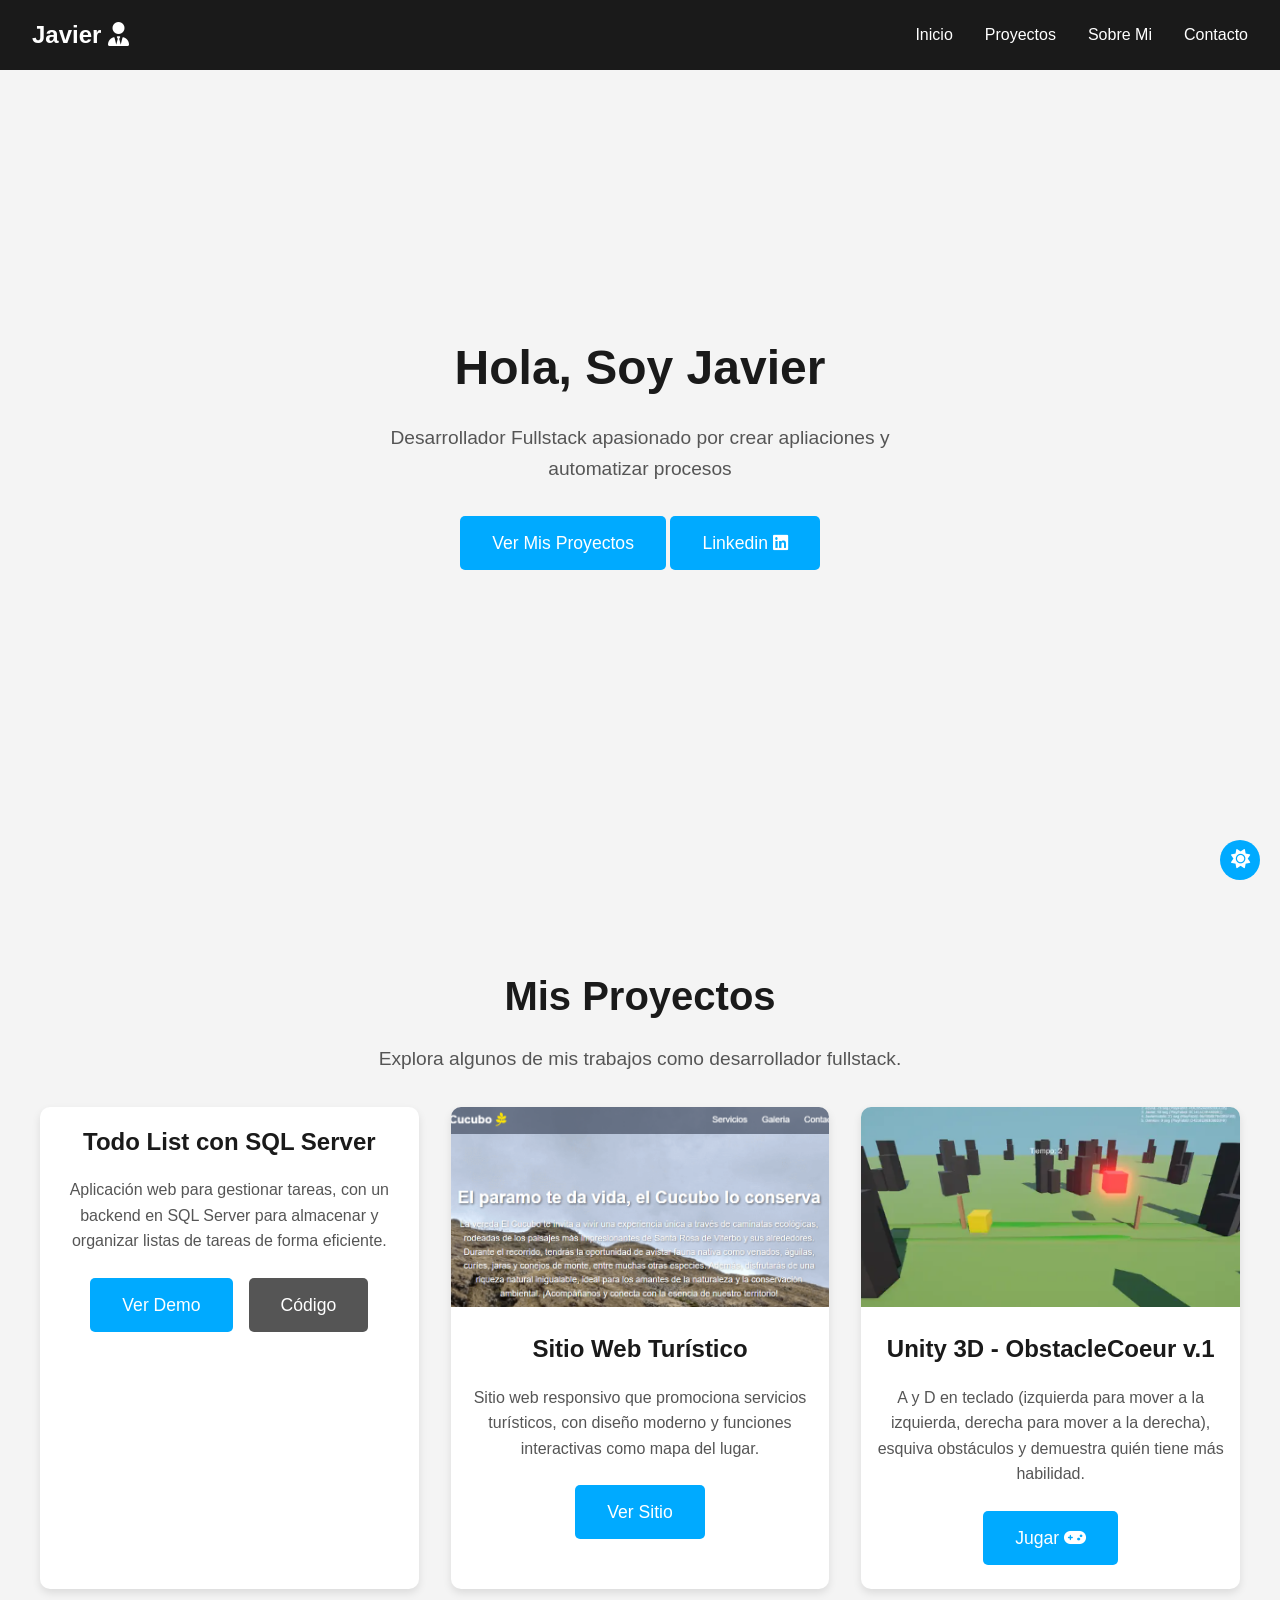
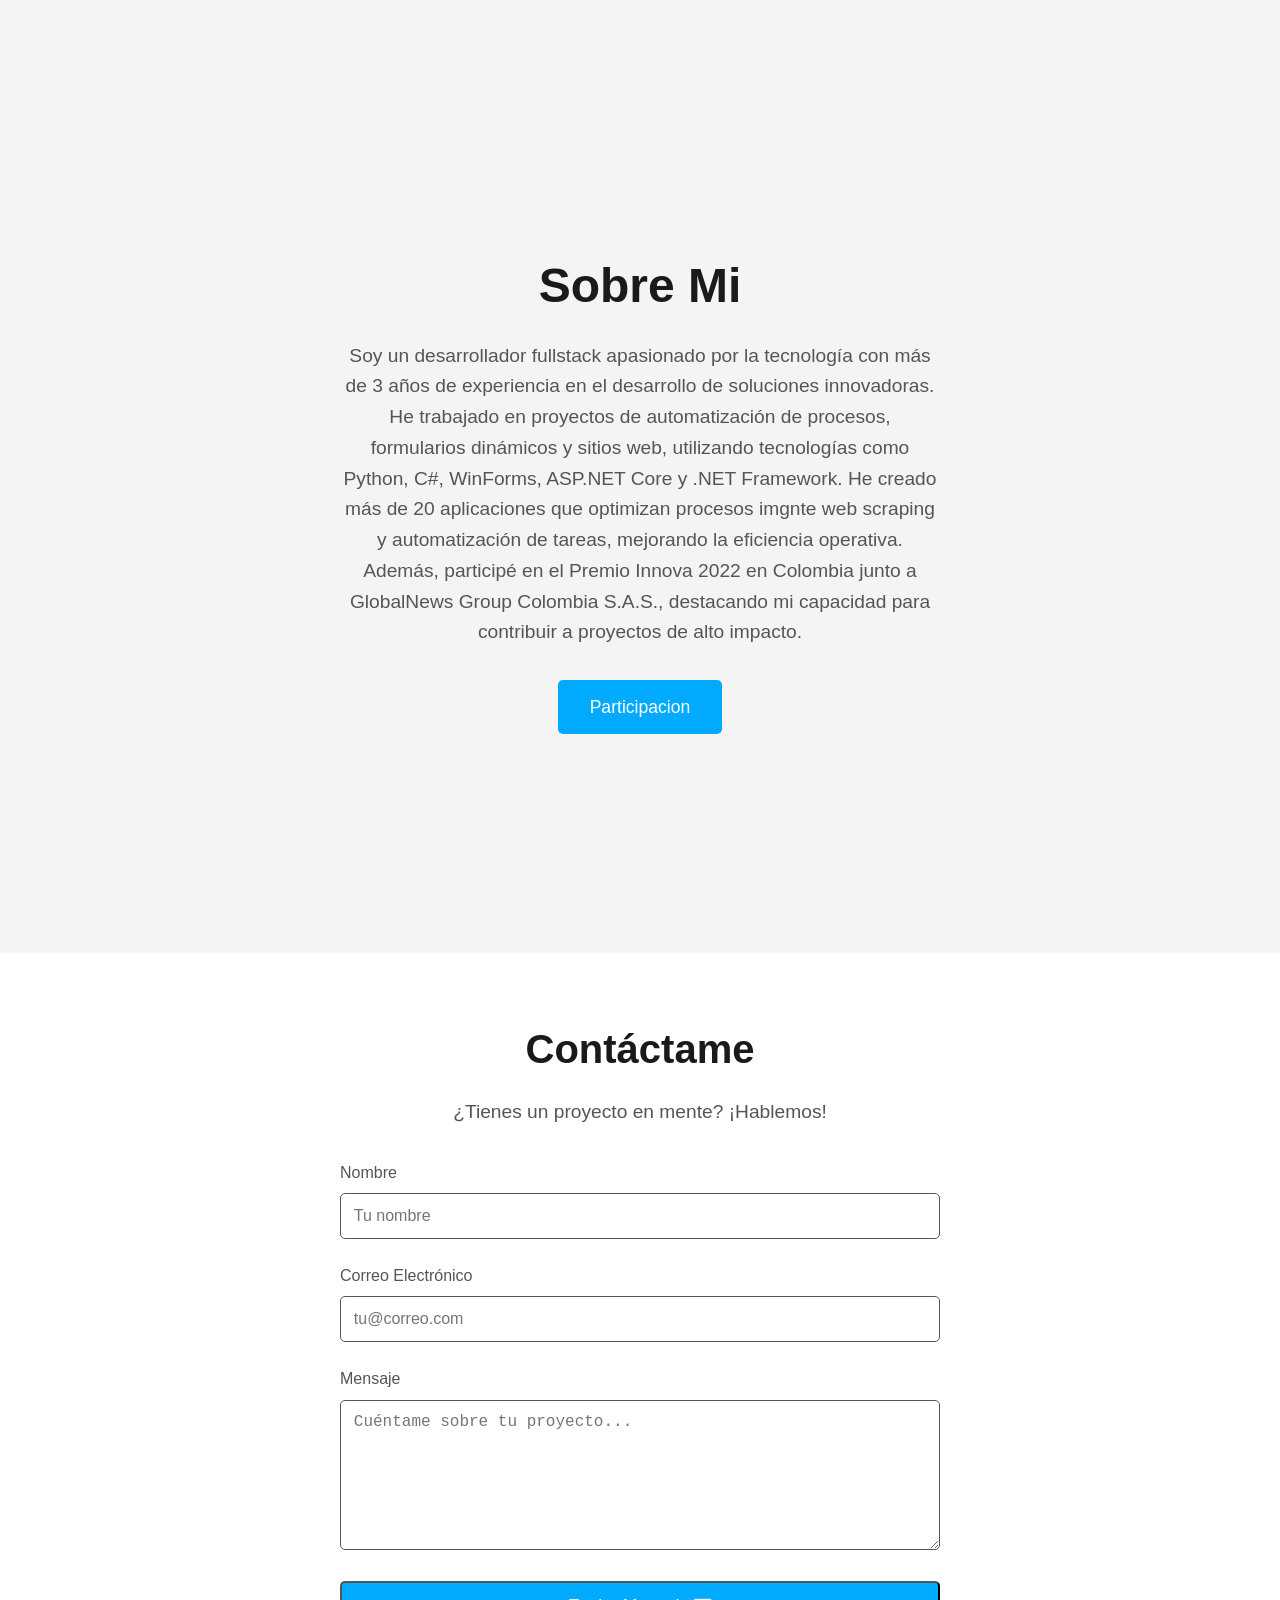
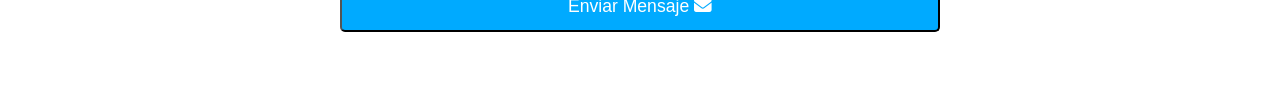
==== index.html @ eb1da977 "URL premio innova" ====
<!DOCTYPE html>
<html>

<head>
    <meta charset="UTF-8">
    <meta name="viewport" content="widht=device-width, initial-scale=1.0">
    <title>Javier - Desarrollador Fullstack </title>
    <link rel="stylesheet" href="styles.css">
    <link href="https://fonts.googleapis.com/css2?family=Roboto:wght@400;700&display=swap" rel="stylesheet">
    <link rel="stylesheet" href="https://cdnjs.cloudflare.com/ajax/libs/font-awesome/6.5.1/css/all.min.css"
        integrity="sha512-DTOQO9RWCH3ppGqcWaEA1BIZOC6xxalwEsw9c2QQeAIftl+Vegovlnee1c9QX4TctnWMn13TZye+giMm8e2LwA=="
        crossorigin="anonymous" referrerpolicy="no-referrer" />
    <!-- SEO -->
    <meta name="description"
        content="Portfolio de Javier, esarrollador Fullstack apasionado por crear apliaciones y automatizar procesos">
    <meta name="keywords" content="desarrollador fullstack, portfolio, React, Node.js, asp.net, css, html, python">
</head>

<body>
    <!-- Botón de cambio de tema -->
    <button id="theme-toggle" class="theme-toggle">
        <i class="fas fa-sun"></i>
    </button>
    <!-- Barra de navegacion -->
    <nav class="navbar">
        <div class="logo">Javier <i class="fa-solid fa-user-tie"></i> </div>
        <ul class="nav-links">
            <li><a href="#home">Inicio</a></li>
            <li><a href="#proyectos">Proyectos</a></li>
            <li><a href="#sobre-mi">Sobre Mi</a></li>
            <li><a href="#contacto">Contacto</a></li>
        </ul>
    </nav>


    <!-- Hero section -->
    <section id="home" class="hero">
        <div class="hero-content">
            <h1>Hola, Soy Javier</h1>
            <p>Desarrollador Fullstack apasionado por crear apliaciones y automatizar procesos</p>
            <a href="#proyectos" class="cta-button">Ver Mis Proyectos</a>
            <a href="https://www.linkedin.com/in/javiercorteslawdv/" class="cta-button" target="_blank"
                rel="noopener noreferrer">Linkedin
                <i class="fa-brands fa-linkedin"></i></a>
        </div>
    </section>

    <!-- Sección de Proyectos -->
    <section id="proyectos" class="proyectos">
        <h2>Mis Proyectos</h2>
        <p>Explora algunos de mis trabajos como desarrollador fullstack.</p>
        <div class="proyectos-grid">
            <!-- Proyecto 1: Todo List -->
            <div class="proyecto-card">
                <!-- <img src="https://via.placeholder.com/300x200?text=Todo+List" alt="Todo List App"> -->
                <h3>Todo List con SQL Server</h3>
                <p>Aplicación web para gestionar tareas, con un backend en SQL Server para almacenar y organizar listas
                    de tareas de forma eficiente.</p>
                <div class="proyecto-links">
                    <a href="#" class="cta-button">Ver Demo</a>
                    <a href="#" class="cta-button secondary">Código</a>
                </div>
            </div>
            <!-- Proyecto 2: Sitio Web Turístico -->
            <div class="proyecto-card">
                <img src="img/SitioWeb1.png" alt="Sitio Web Turístico">
                <h3>Sitio Web Turístico</h3>
                <p>Sitio web responsivo que promociona servicios turísticos, con diseño moderno y funciones interactivas
                    como mapa del lugar.</p>
                <div class="proyecto-links">
                    <a href="https://ecocucubo.com.co/" class="cta-button" target="_blank" rel="noopener noreferrer">Ver
                        Sitio</a>

                </div>
            </div>
            <!-- Proyecto 3: Juego basico -->
            <div class="proyecto-card">
                <img src="img/Game1.png" alt="Juego en Unity 3D">
                <h3>Unity 3D - ObstacleCoeur v.1</h3>
                <p>A y D en teclado (izquierda para mover a la izquierda, derecha para mover a la derecha), esquiva
                    obstáculos y demuestra quién tiene más habilidad.</p>
                <div class="proyecto-links">
                    <a href="https://lnkd.in/eFkzfptS" class="cta-button" target="_blank"
                        rel="noopener noreferrer">Jugar <i class="fa-solid fa-gamepad"></i></a>

                </div>
            </div>
        </div>
    </section>

    <!-- Sobre mi -->
    <section id="sobre-mi" class="hero">
        <div class="hero-content">
            <h1>Sobre Mi</h1>
            <p>Soy un desarrollador fullstack apasionado por la tecnología con más de 3 años de experiencia en el
                desarrollo de soluciones innovadoras. He trabajado en proyectos de automatización de procesos,
                formularios dinámicos y sitios web, utilizando tecnologías como Python, C#, WinForms, ASP.NET Core y
                .NET Framework. He creado más de 20 aplicaciones que optimizan procesos imgnte web scraping y
                automatización de tareas, mejorando la eficiencia operativa. Además, participé en el Premio Innova 2022
                en Colombia junto a GlobalNews Group Colombia S.A.S., destacando mi capacidad para contribuir a
                proyectos de alto impacto.</p>
            <div class="proyecto-links">
                <a href="https://www.premioinnova.gov.co/premio_innova_2022.php" class="cta-button" target="_blank"
                    rel="noopener noreferrer">Participacion</a>
            </div>

        </div>
    </section>
    <!-- Sección de Contacto -->
    <section id="contacto" class="contacto">
        <h2>Contáctame</h2>
        <p>¿Tienes un proyecto en mente? ¡Hablemos!</p>
        <form id="contact-form" action="https://formspree.io/f/xoveglyz" method="POST">
            <div class="form-group">
                <label for="nombre">Nombre</label>
                <input type="text" id="nombre" name="nombre" placeholder="Tu nombre" required>
            </div>
            <div class="form-group">
                <label for="email">Correo Electrónico</label>
                <input type="email" id="email" name="email" placeholder="tu@correo.com" required>
            </div>
            <div class="form-group">
                <label for="mensaje">Mensaje</label>
                <textarea id="mensaje" name="mensaje" placeholder="Cuéntame sobre tu proyecto..." required></textarea>
            </div>
            <button type="submit" class="cta-button">Enviar Mensaje <i class="fa-solid fa-envelope"></i></button>
        </form>
        <div id="modal" class="modal">
            <div class="modal-content">
                <span id="modal-close" class="modal-close">&times;</span>
                <h3 id="modal-title"></h3>
                <p id="modal-message"></p>
            </div>
        </div>
    </section>

    <script src="script.js"></script>
</body>

</html>
---- styles.css ----
/* Reset básico para eliminar márgenes y padding por defecto */
* {
    margin: 0;
    padding: 0;
    box-sizing: border-box;
  }
  
  /* Estilo general del cuerpo */
  body {
    /*font-family: 'Arial', sans-serif; Cambie de tipografia*/
    font-family: 'Roboto', sans-serif;
    line-height: 1.6;
    color: #333;
  }
  
  /* Barra de navegación */
  .navbar {
    display: flex;
    justify-content: space-between;
    align-items: center;
    background-color: #1a1a1a;
    padding: 1rem 2rem;
    position: fixed;
    width: 100%;
    top: 0;
    z-index: 1000;
  }
  
  .logo {
    color: #fff;
    font-size: 1.5rem;
    font-weight: bold;
  }
  
  .nav-links {
    list-style: none;
    display: flex;
  }
  
  .nav-links li {
    margin-left: 2rem;
  }
  
  .nav-links a {
    color: #fff;
    text-decoration: none;
    font-size: 1rem;
  }
  
  .nav-links a:hover {
    color: #00aaff;
  }
  
  /* Hero Section */
  .hero {
    min-height: 100vh;
    background-color: #f4f4f4;
    display: flex;
    justify-content: center;
    align-items: center;
    text-align: center;
    padding: 2rem;
  }
  
  .hero-content {
    max-width: 600px;
  }
  
  .hero h1 {
    font-size: 3rem;
    color: #1a1a1a;
    margin-bottom: 1rem;
  }
  
  .hero p {
    font-size: 1.2rem;
    color: #555;
    margin-bottom: 2rem;
  }
  
  .cta-button {
    display: inline-block;
    background-color: #00aaff;
    color: #fff;
    padding: 0.8rem 2rem;
    text-decoration: none;
    border-radius: 5px;
    font-size: 1.1rem;
    transition: background-color 0.3s;
  }
  
  .cta-button:hover {
    background-color: #0088cc;
  }
  
  /* Responsividad */
  @media (max-width: 768px) {
    .hero h1 {
      font-size: 2rem;
    }
  
    .hero p {
      font-size: 1rem;
    }
  
    .nav-links {
      flex-direction: column;
      gap: 1rem;
    }
  
    .nav-links li {
      margin-left: 0;
    }
  }

  /* Formulario css  y modal*/

  /* Sección de Contacto */
.contacto {
    padding: 4rem 2rem;
    background-color: #fff;
    text-align: center;
  }
  
  .contacto h2 {
    font-size: 2.5rem;
    color: #1a1a1a;
    margin-bottom: 1rem;
  }
  
  .contacto p {
    font-size: 1.2rem;
    color: #555;
    margin-bottom: 2rem;
  }
  
  #contact-form {
    max-width: 600px;
    margin: 0 auto;
  }
  
  .form-group {
    margin-bottom: 1.5rem;
    text-align: left;
  }
  
  .form-group label {
    display: block;
    font-size: 1rem;
    color: #333;
    margin-bottom: 0.5rem;
  }
  
  .form-group input,
  .form-group textarea {
    width: 100%;
    padding: 0.8rem;
    font-size: 1rem;
    border: 1px solid #ccc;
    border-radius: 5px;
    outline: none;
  }
  
  .form-group input:focus,
  .form-group textarea:focus {
    border-color: #00aaff;
  }
  
  .form-group textarea {
    min-height: 150px;
    resize: vertical;
  }
  
  #contact-form .cta-button {
    width: 100%;
    cursor: pointer;
  }
  
  /* Responsividad */
  @media (max-width: 768px) {
    .contacto h2 {
      font-size: 2rem;
    }
  
    .contacto p {
      font-size: 1rem;
    }
  }

  /* Modal */
.modal {
    display: none;
    position: fixed;
    top: 0;
    left: 0;
    width: 100%;
    height: 100%;
    background-color: rgba(0, 0, 0, 0.5);
    justify-content: center;
    align-items: center;
    z-index: 2000;
  }
  
  .modal-content {
    background-color: #fff;
    padding: 2rem;
    border-radius: 10px;
    max-width: 400px;
    width: 90%;
    text-align: center;
    position: relative;
  }
  
  .modal-close {
    position: absolute;
    top: 10px;
    right: 15px;
    font-size: 1.5rem;
    cursor: pointer;
    color: #333;
  }
  
  .modal-close:hover {
    color: #00aaff;
  }
  
  #modal-title {
    font-size: 1.8rem;
    color: #1a1a1a;
    margin-bottom: 1rem;
  }
  
  #modal-message {
    font-size: 1rem;
    color: #555;
  }
  
  /* Responsividad */
  @media (max-width: 768px) {
    .modal-content {
      padding: 1.5rem;
    }
  
    #modal-title {
      font-size: 1.5rem;
    }
  }

  /* Proyectos CSS */
  /* Sección de Proyectos */
.proyectos {
    padding: 4rem 2rem;
    background-color: #f4f4f4;
    text-align: center;
  }
  
  .proyectos h2 {
    font-size: 2.5rem;
    color: #1a1a1a;
    margin-bottom: 1rem;
  }
  
  .proyectos p {
    font-size: 1.2rem;
    color: #555;
    margin-bottom: 2rem;
  }
  
  .proyectos-grid {
    display: grid;
    grid-template-columns: repeat(auto-fit, minmax(300px, 1fr));
    gap: 2rem;
    max-width: 1200px;
    margin: 0 auto;
  }
  
  .proyecto-card {
    background-color: #fff;
    border-radius: 10px;
    box-shadow: 0 4px 8px rgba(0, 0, 0, 0.1);
    overflow: hidden;
    transition: transform 0.3s;
  }
  
  .proyecto-card:hover {
    transform: translateY(-5px);
  }
  
  .proyecto-card img {
    width: 100%;
    height: 200px;
    object-fit: cover;
  }
  
  .proyecto-card h3 {
    font-size: 1.5rem;
    color: var(--text-color);
    margin: 1rem;
  }
  
  .proyecto-card p {
    font-size: 1rem;
    color: #555;
    margin: 0 1rem 1.5rem;
  }
  
  .proyecto-links {
    display: flex;
    justify-content: center;
    gap: 1rem;
    padding: 0 1rem 1.5rem;
  }
  
  .cta-button.secondary {
    background-color: #555;
  }
  
  .cta-button.secondary:hover {
    background-color: #444;
  }
  
  /* Responsividad */
  @media (max-width: 768px) {
    .proyectos h2 {
      font-size: 2rem;
    }
  
    .proyectos p {
      font-size: 1rem;
    }
  
    .proyectos-grid {
      grid-template-columns: 1fr;
    }
  }

  /* Mode Dark, Light */

  /* Variables CSS para temas claro y oscuro */
:root {
    --bg-color: #f4f4f4;
    --text-color: #1a1a1a;
    --secondary-text-color: #555;
    --button-bg: #00aaff;
    --button-hover-bg: #0088cc;
    --card-bg: #fff;
    --nav-bg: #1a1a1a;
    --nav-text: #fff;
  }
  
  [data-theme="dark"] {
    --bg-color: #1a1a1a;
    --text-color: #f4f4f4;
    --secondary-text-color: #ccc;
    --button-bg: #00aaff;
    --button-hover-bg: #0088cc;
    --card-bg: #333;
    --nav-bg: #333;
    --nav-text: #f4f4f4;
  }
  
  /* Ajustar estilos existentes para usar variables */
  body {
    background-color: var(--bg-color);
    color: var(--text-color);
    font-family: 'Arial', sans-serif;
    line-height: 1.6;
  }
  
  .navbar {
    background-color: var(--nav-bg);
  }
  
  .logo, .nav-links a {
    color: var(--nav-text);
  }
  
  .nav-links a:hover {
    color: var(--button-bg);
  }
  
  .hero {
    background-color: var(--bg-color);
  }
  
  .hero h1, .proyectos h2, .contacto h2 {
    color: var(--text-color);
  }
  
  .hero p, .proyectos p, .contacto p, .proyecto-card p, .form-group label {
    color: var(--secondary-text-color);
  }
  
  .cta-button {
    background-color: var(--button-bg);
    color: var(--nav-text);
  }
  
  .cta-button:hover {
    background-color: var(--button-hover-bg);
  }
  
  .proyectos {
    background-color: var(--bg-color);
  }
  
  .proyecto-card, .modal-content, .contacto {
    background-color: var(--card-bg);
  }
  
  .form-group input, .form-group textarea {
    background-color: var(--card-bg);
    color: var(--text-color);
    border: 1px solid var(--secondary-text-color);
  }
  
  .form-group input:focus, .form-group textarea:focus {
    border-color: var(--button-bg);
  }
  
/* Botón flotante de cambio de tema */
.theme-toggle {
    position: fixed;
    bottom: 20px;
    right: 20px;
    background-color: var(--button-bg);
    color: var(--nav-text);
    border: none;
    border-radius: 50%;
    width: 40px;
    height: 40px;
    display: flex;
    align-items: center;
    justify-content: center;
    cursor: pointer;
    z-index: 3000;
    transition: background-color 0.3s;
  }
  
  .theme-toggle:hover {
    background-color: var(--button-hover-bg);
  }
  
  .theme-toggle i {
    font-size: 1.2rem;
  }
  
  /* Responsividad */
  @media (max-width: 768px) {
    .theme-toggle {
      width: 35px;
      height: 35px;
    }
  }
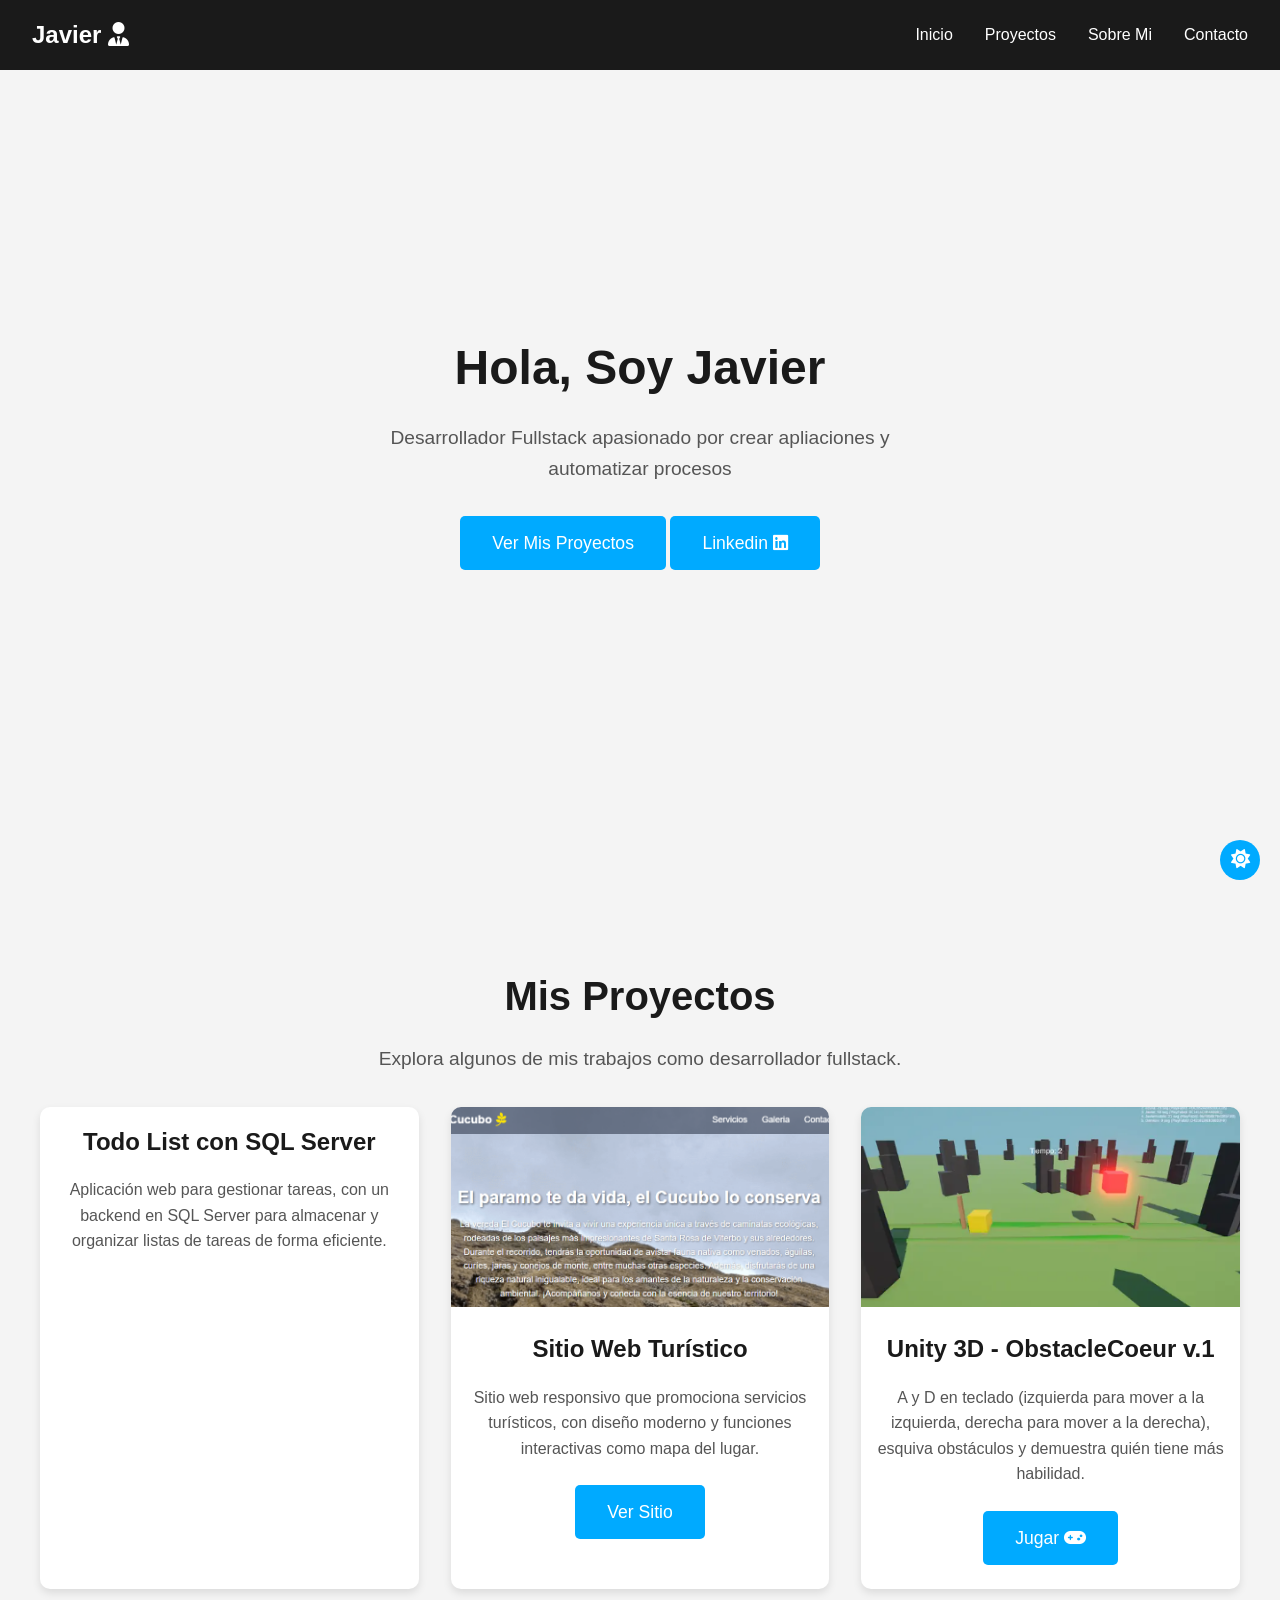
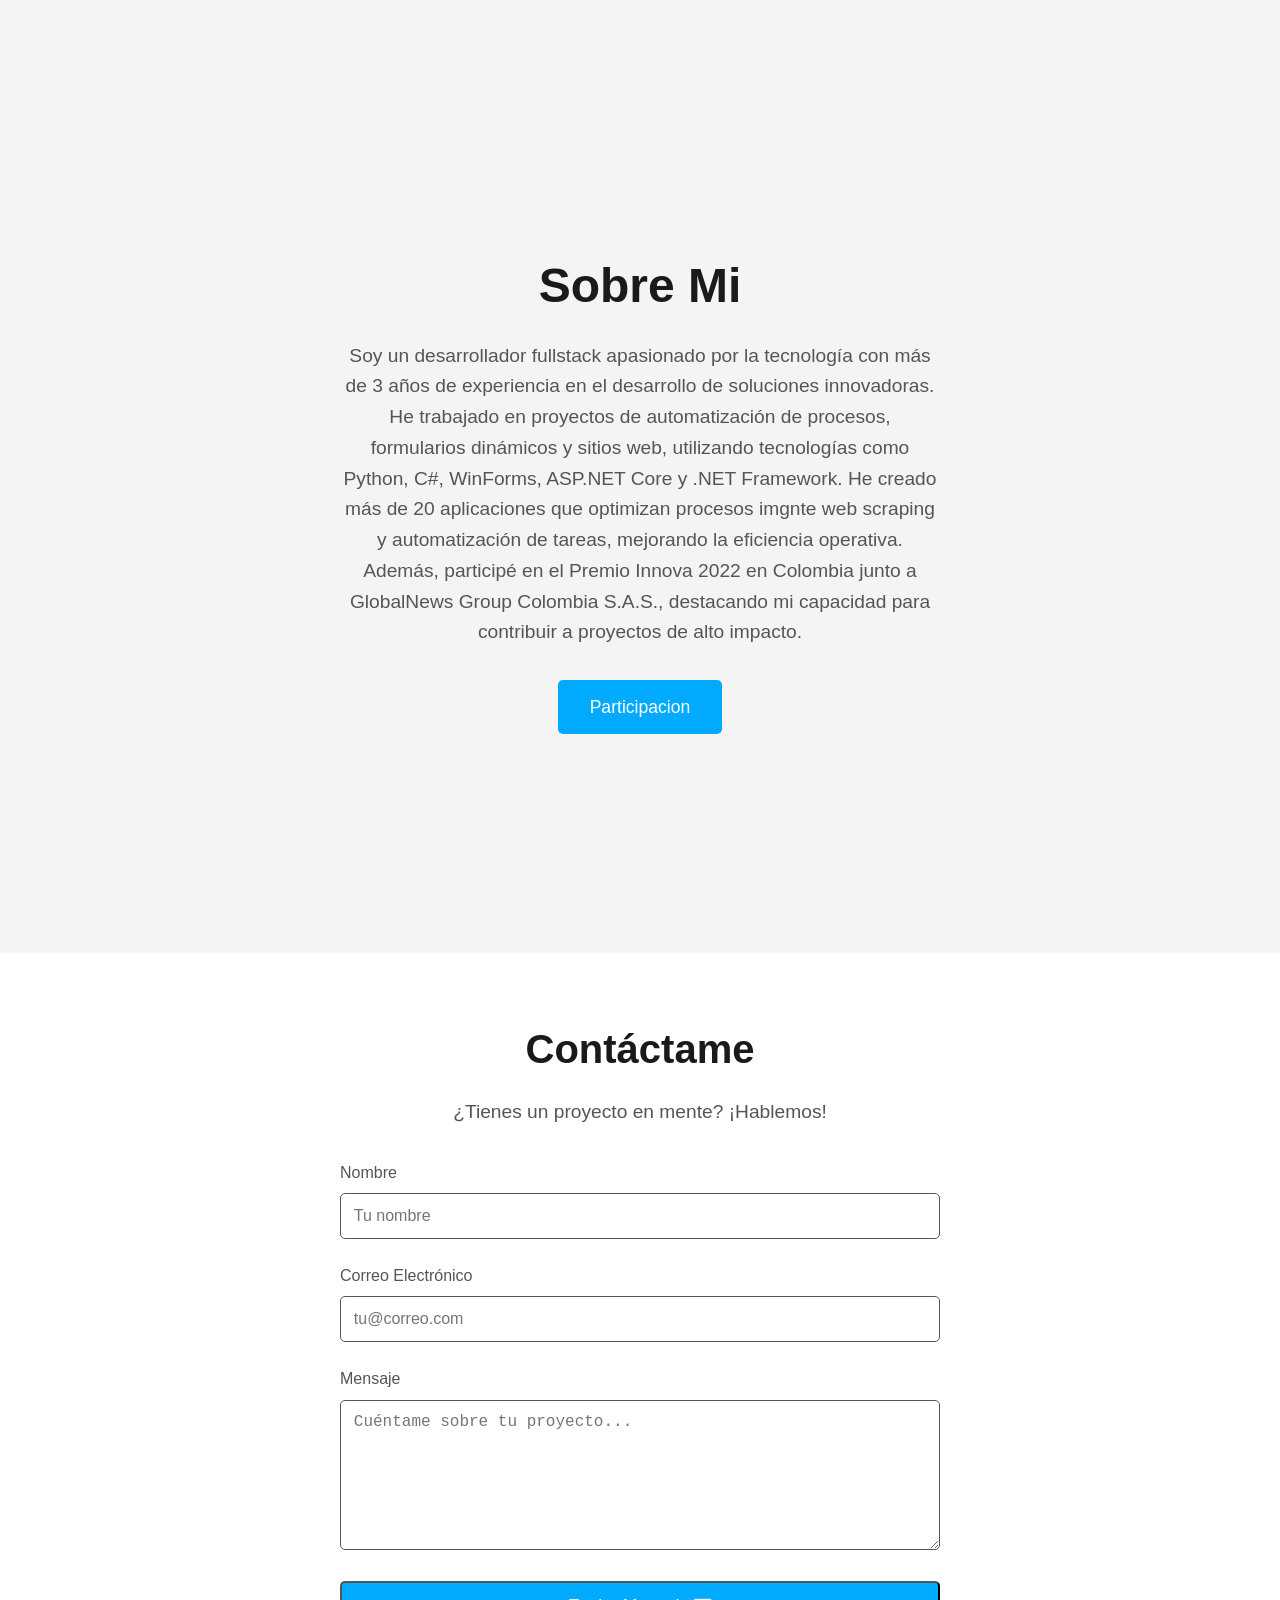
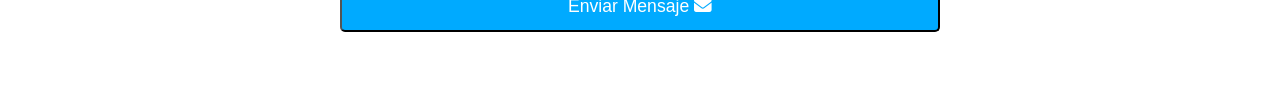
==== commit ee58cd4a: "Todo list" ====
--- a/index.html
+++ b/index.html
@@ -56,10 +56,10 @@
                 <h3>Todo List con SQL Server</h3>
                 <p>Aplicación web para gestionar tareas, con un backend en SQL Server para almacenar y organizar listas
                     de tareas de forma eficiente.</p>
-                <div class="proyecto-links">
+                <!-- <div class="proyecto-links">
                     <a href="#" class="cta-button">Ver Demo</a>
                     <a href="#" class="cta-button secondary">Código</a>
-                </div>
+                </div> -->
             </div>
             <!-- Proyecto 2: Sitio Web Turístico -->
             <div class="proyecto-card">
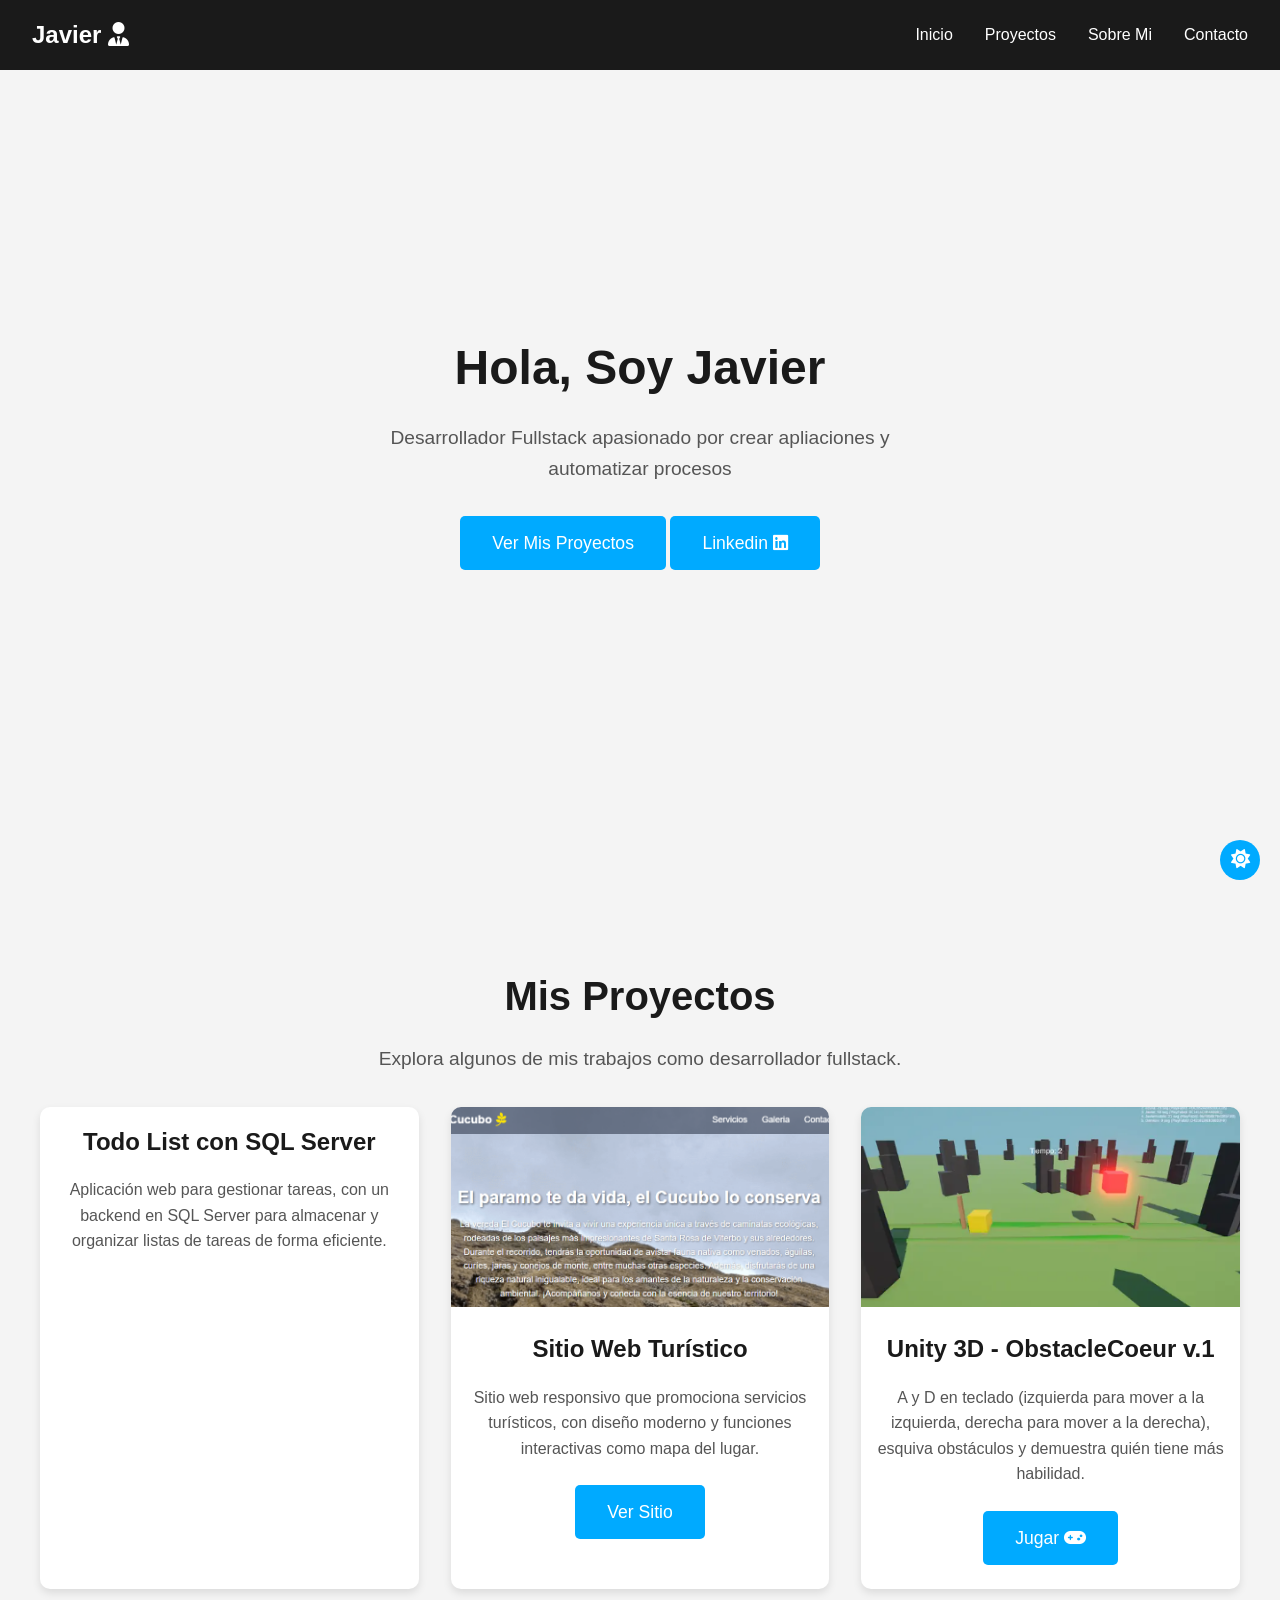
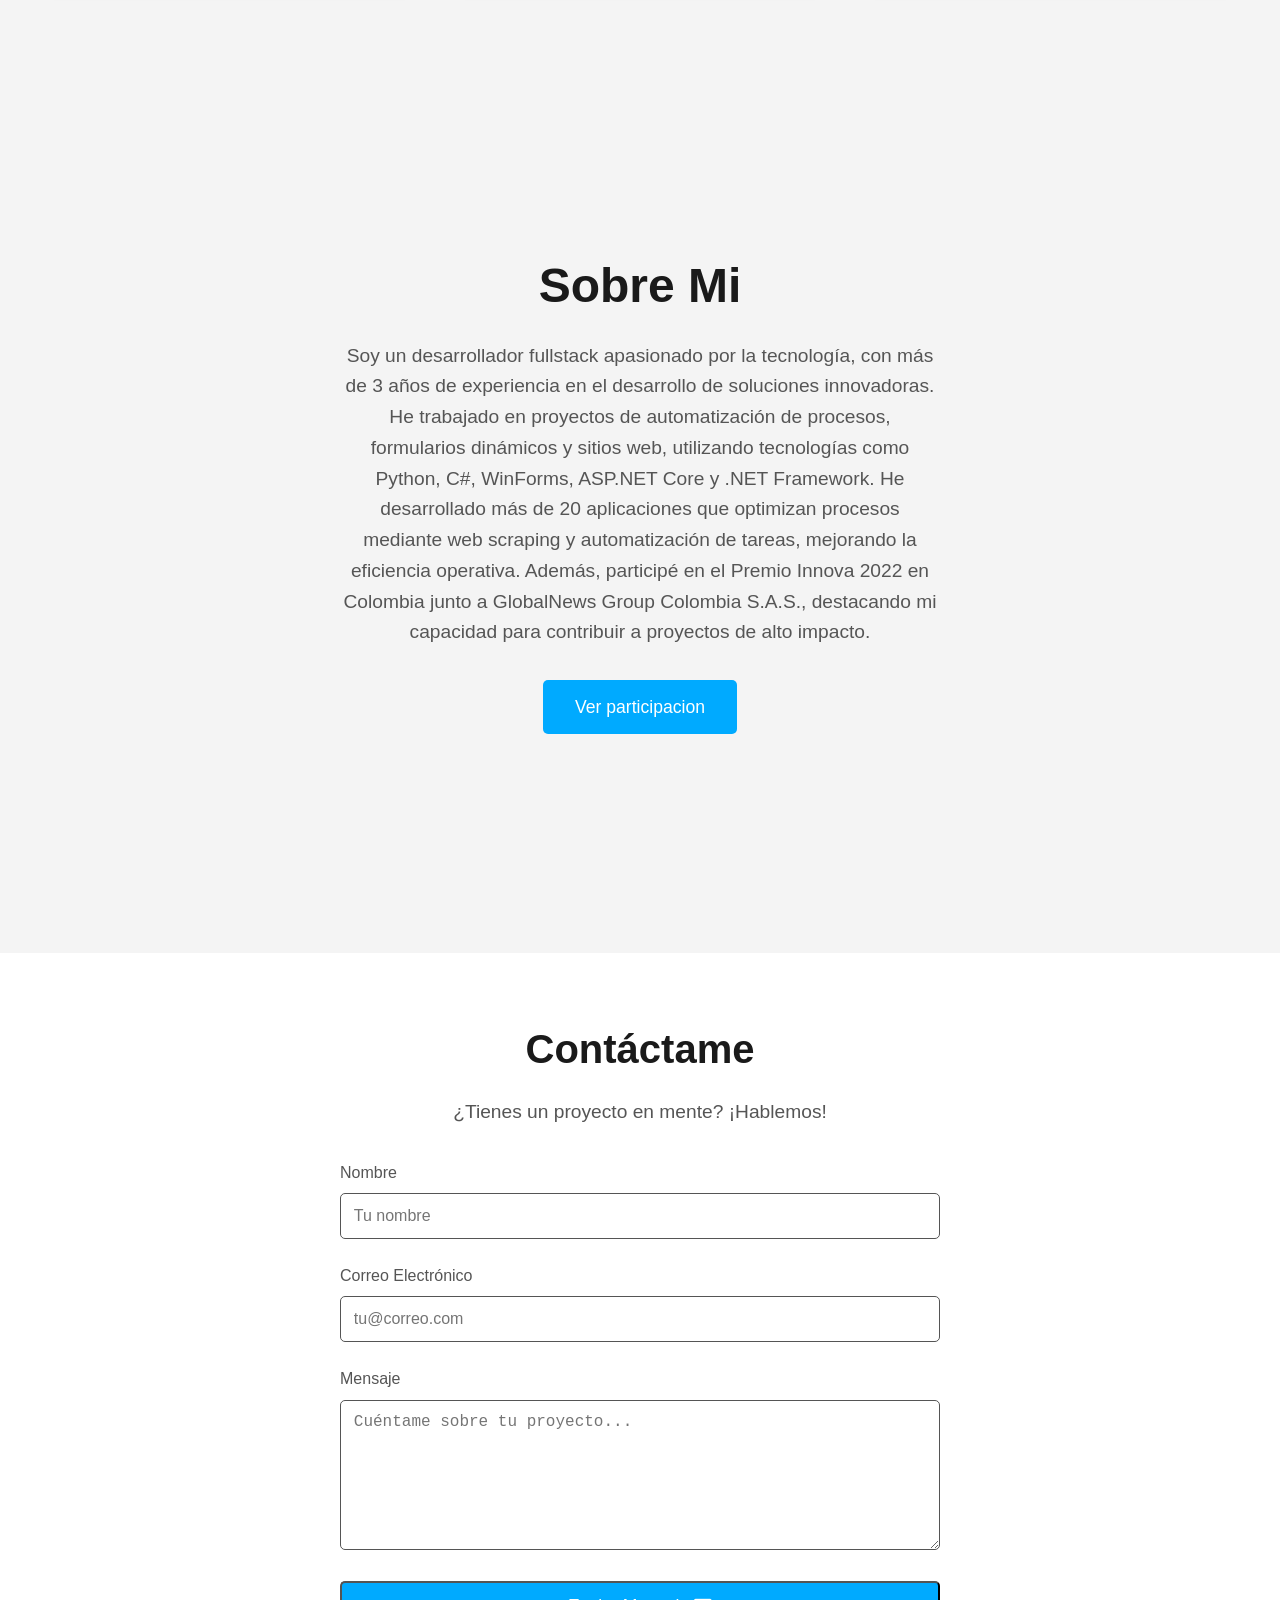
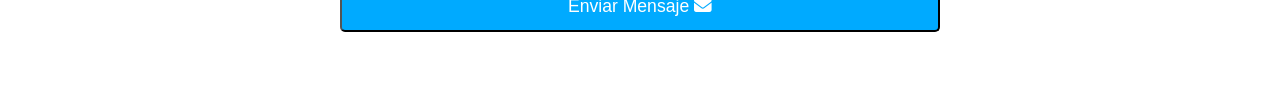
==== commit fef28555: "Sobre mi, texto" ====
--- a/index.html
+++ b/index.html
@@ -92,16 +92,10 @@
     <section id="sobre-mi" class="hero">
         <div class="hero-content">
             <h1>Sobre Mi</h1>
-            <p>Soy un desarrollador fullstack apasionado por la tecnología con más de 3 años de experiencia en el
-                desarrollo de soluciones innovadoras. He trabajado en proyectos de automatización de procesos,
-                formularios dinámicos y sitios web, utilizando tecnologías como Python, C#, WinForms, ASP.NET Core y
-                .NET Framework. He creado más de 20 aplicaciones que optimizan procesos imgnte web scraping y
-                automatización de tareas, mejorando la eficiencia operativa. Además, participé en el Premio Innova 2022
-                en Colombia junto a GlobalNews Group Colombia S.A.S., destacando mi capacidad para contribuir a
-                proyectos de alto impacto.</p>
+            <p>Soy un desarrollador fullstack apasionado por la tecnología, con más de 3 años de experiencia en el desarrollo de soluciones innovadoras. He trabajado en proyectos de automatización de procesos, formularios dinámicos y sitios web, utilizando tecnologías como Python, C#, WinForms, ASP.NET Core y .NET Framework. He desarrollado más de 20 aplicaciones que optimizan procesos mediante web scraping y automatización de tareas, mejorando la eficiencia operativa. Además, participé en el Premio Innova 2022 en Colombia junto a GlobalNews Group Colombia S.A.S., destacando mi capacidad para contribuir a proyectos de alto impacto.</p>
             <div class="proyecto-links">
                 <a href="https://www.premioinnova.gov.co/premio_innova_2022.php" class="cta-button" target="_blank"
-                    rel="noopener noreferrer">Participacion</a>
+                    rel="noopener noreferrer">Ver participacion</a>
             </div>
 
         </div>
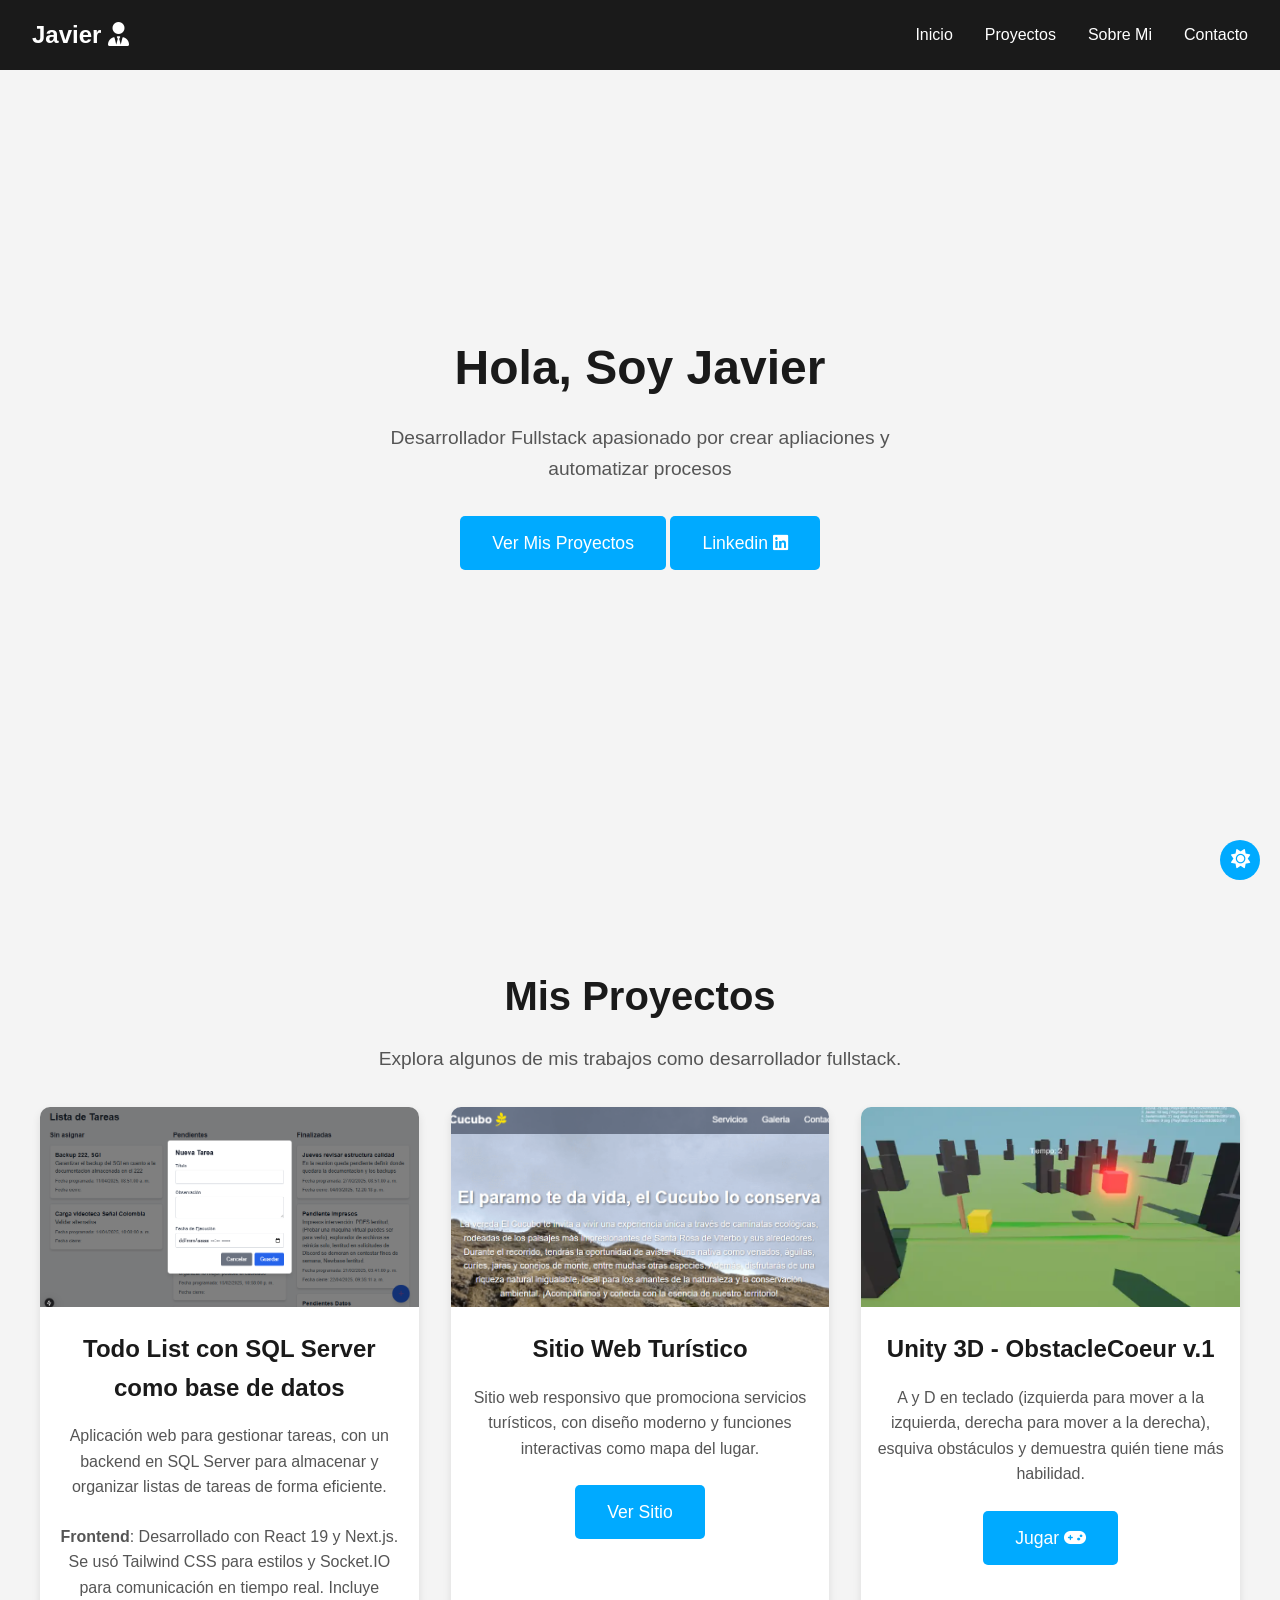
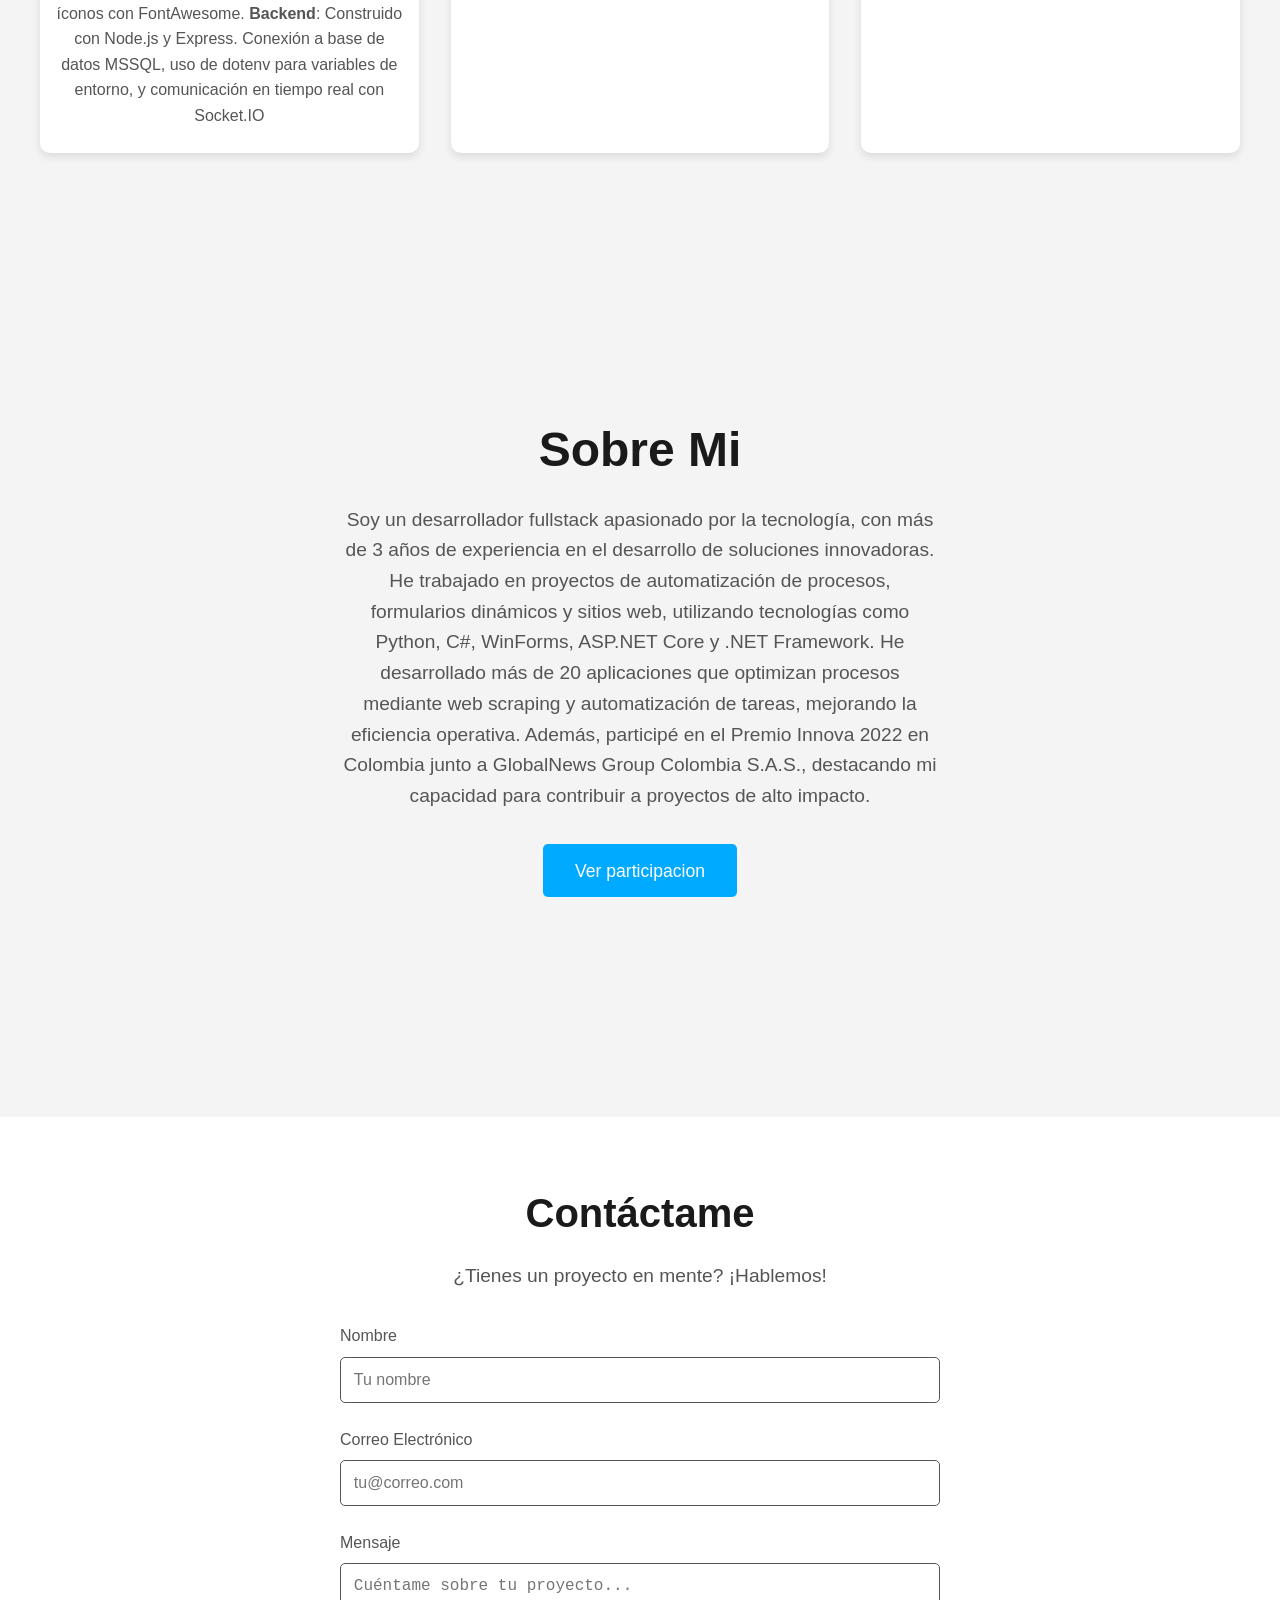
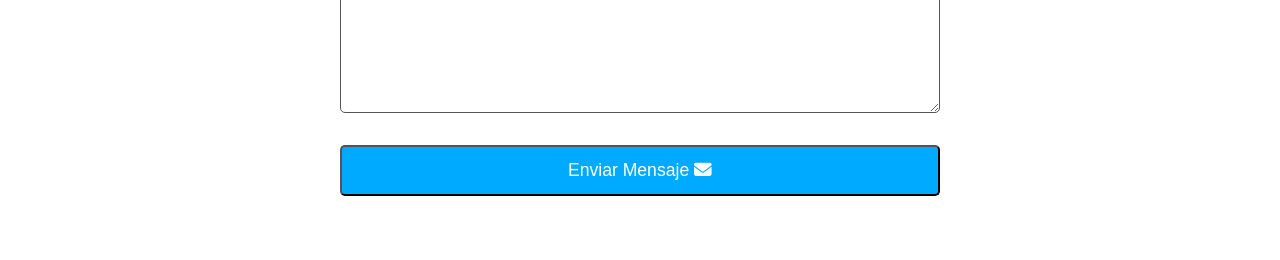
==== commit 6020efcf: "Proyecto TodoList" ====
--- a/index.html
+++ b/index.html
@@ -52,10 +52,13 @@
         <div class="proyectos-grid">
             <!-- Proyecto 1: Todo List -->
             <div class="proyecto-card">
-                <!-- <img src="https://via.placeholder.com/300x200?text=Todo+List" alt="Todo List App"> -->
-                <h3>Todo List con SQL Server</h3>
+                <img src="img/Todo.png" alt="Todo List App">
+                <h3>Todo List con SQL Server como base de datos</h3>
                 <p>Aplicación web para gestionar tareas, con un backend en SQL Server para almacenar y organizar listas
                     de tareas de forma eficiente.</p>
+                    <p><strong>Frontend</strong>: Desarrollado con React 19 y Next.js. Se usó Tailwind CSS para estilos y Socket.IO para comunicación en tiempo real. Incluye íconos con FontAwesome.
+
+                        <strong>Backend</strong>: Construido con Node.js y Express. Conexión a base de datos MSSQL, uso de dotenv para variables de entorno, y comunicación en tiempo real con Socket.IO</p>
                 <!-- <div class="proyecto-links">
                     <a href="#" class="cta-button">Ver Demo</a>
                     <a href="#" class="cta-button secondary">Código</a>
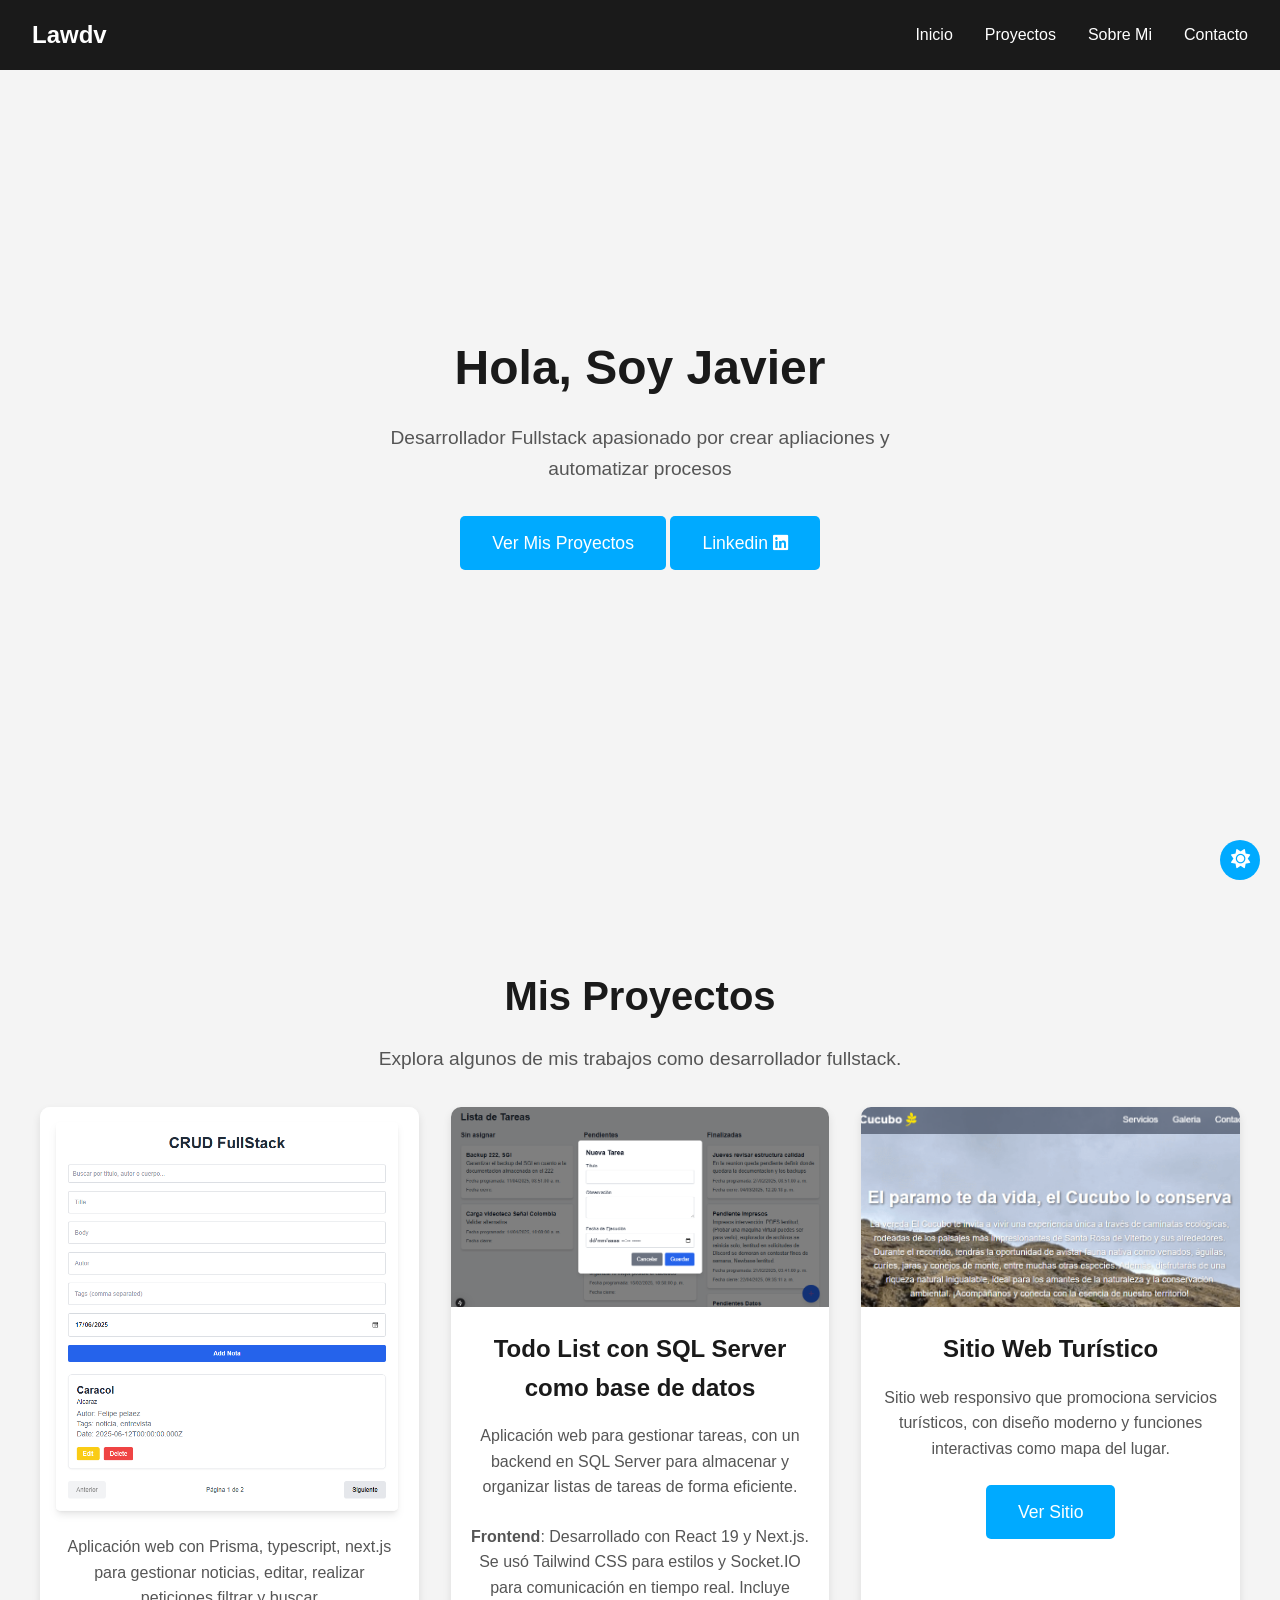
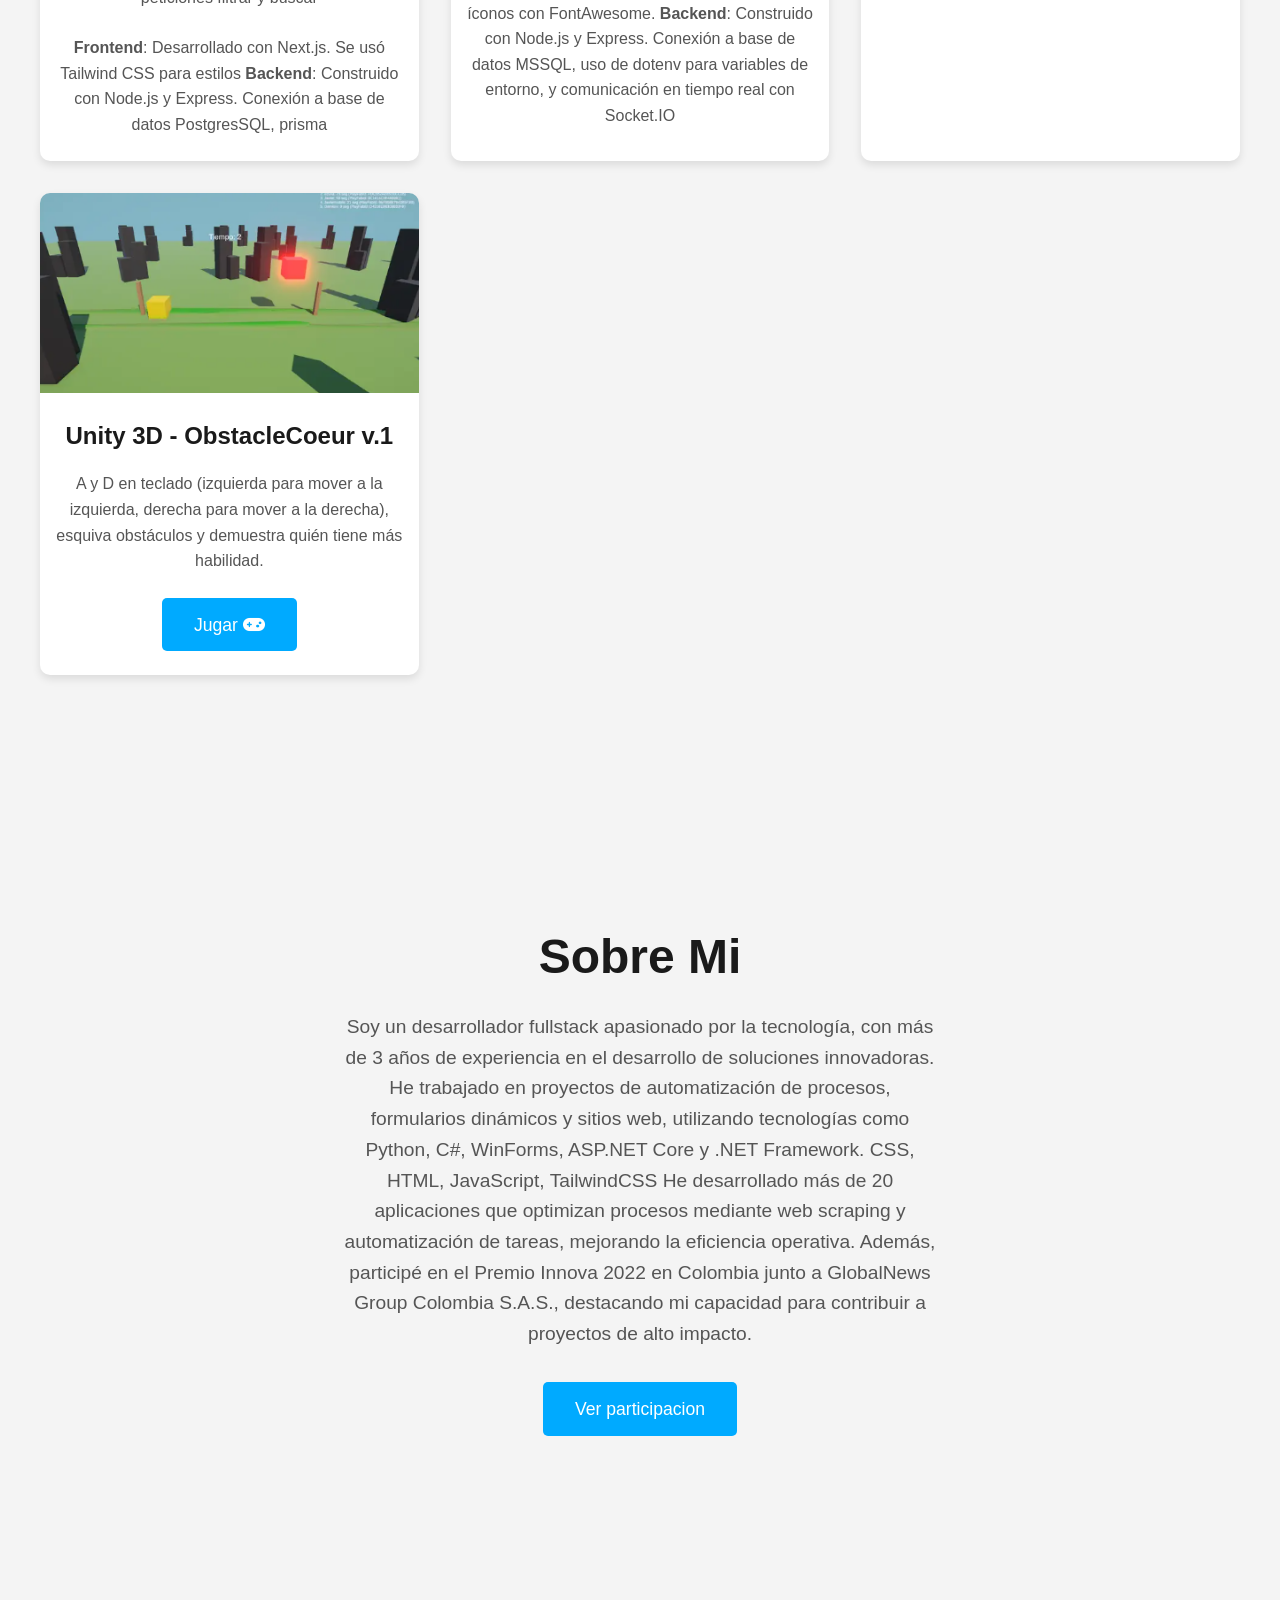
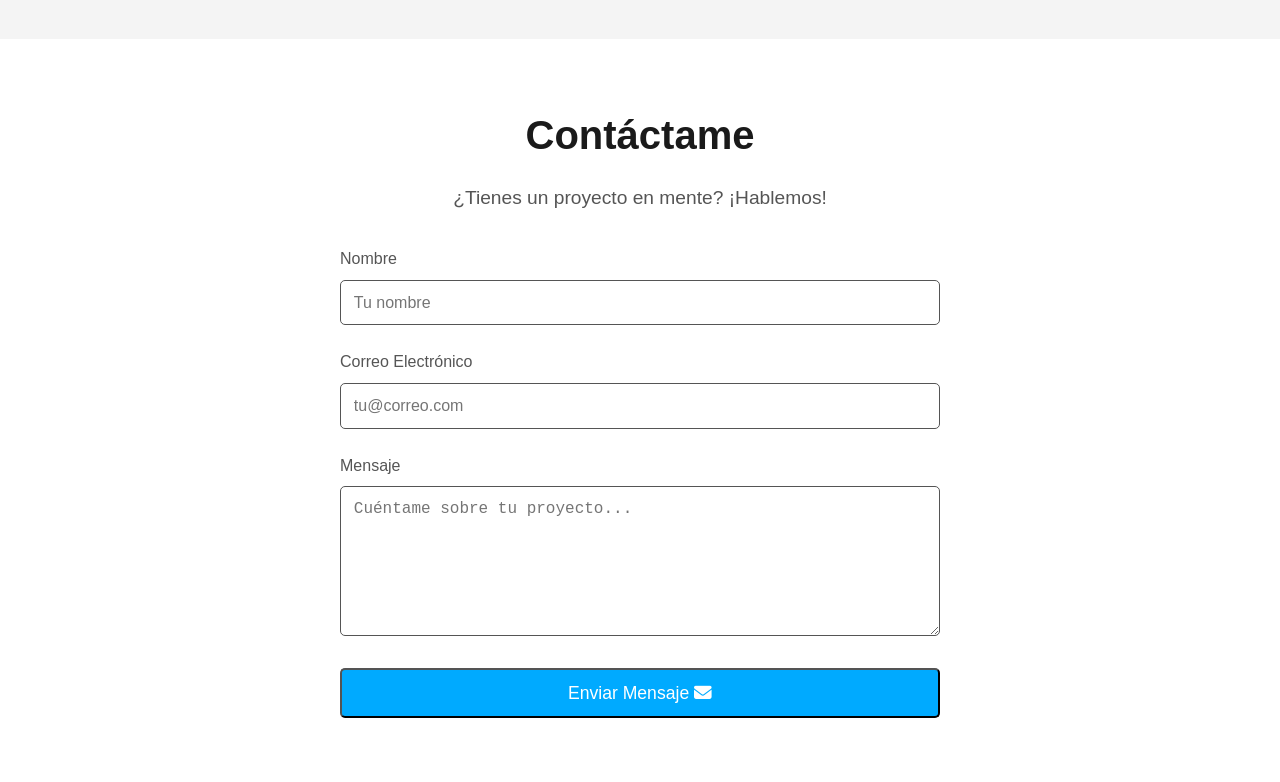
==== commit 41f0e58e: "Nuevo proyecto" ====
--- a/index.html
+++ b/index.html
@@ -23,7 +23,7 @@
     </button>
     <!-- Barra de navegacion -->
     <nav class="navbar">
-        <div class="logo">Javier <i class="fa-solid fa-user-tie"></i> </div>
+        <div class="logo">Lawdv </div>
         <ul class="nav-links">
             <li><a href="#home">Inicio</a></li>
             <li><a href="#proyectos">Proyectos</a></li>
@@ -50,15 +50,32 @@
         <h2>Mis Proyectos</h2>
         <p>Explora algunos de mis trabajos como desarrollador fullstack.</p>
         <div class="proyectos-grid">
-            <!-- Proyecto 1: Todo List -->
+            <div class="proyecto-card">
+
+                <img src="img/fullstack.png" alt="Fullstack CRUD" style="width: 100%; height: auto;">
+                <p>Aplicación web con Prisma, typescript, next.js para gestionar noticias, editar, realizar peticiones
+                    filtrar y buscar</p>
+                <p><strong>Frontend</strong>: Desarrollado con Next.js. Se usó Tailwind CSS para estilos
+
+                    <strong>Backend</strong>: Construido con Node.js y Express. Conexión a base de datos PostgresSQL,
+                    prisma
+                </p>
+                <!-- <div class="proyecto-links">
+                    <a href="#" class="cta-button">Ver Demo</a>
+                    <a href="#" class="cta-button secondary">Código</a>
+                </div> -->
+            </div>
             <div class="proyecto-card">
                 <img src="img/Todo.png" alt="Todo List App">
                 <h3>Todo List con SQL Server como base de datos</h3>
                 <p>Aplicación web para gestionar tareas, con un backend en SQL Server para almacenar y organizar listas
                     de tareas de forma eficiente.</p>
-                    <p><strong>Frontend</strong>: Desarrollado con React 19 y Next.js. Se usó Tailwind CSS para estilos y Socket.IO para comunicación en tiempo real. Incluye íconos con FontAwesome.
+                <p><strong>Frontend</strong>: Desarrollado con React 19 y Next.js. Se usó Tailwind CSS para estilos y
+                    Socket.IO para comunicación en tiempo real. Incluye íconos con FontAwesome.
 
-                        <strong>Backend</strong>: Construido con Node.js y Express. Conexión a base de datos MSSQL, uso de dotenv para variables de entorno, y comunicación en tiempo real con Socket.IO</p>
+                    <strong>Backend</strong>: Construido con Node.js y Express. Conexión a base de datos MSSQL, uso de
+                    dotenv para variables de entorno, y comunicación en tiempo real con Socket.IO
+                </p>
                 <!-- <div class="proyecto-links">
                     <a href="#" class="cta-button">Ver Demo</a>
                     <a href="#" class="cta-button secondary">Código</a>
@@ -95,7 +112,13 @@
     <section id="sobre-mi" class="hero">
         <div class="hero-content">
             <h1>Sobre Mi</h1>
-            <p>Soy un desarrollador fullstack apasionado por la tecnología, con más de 3 años de experiencia en el desarrollo de soluciones innovadoras. He trabajado en proyectos de automatización de procesos, formularios dinámicos y sitios web, utilizando tecnologías como Python, C#, WinForms, ASP.NET Core y .NET Framework. He desarrollado más de 20 aplicaciones que optimizan procesos mediante web scraping y automatización de tareas, mejorando la eficiencia operativa. Además, participé en el Premio Innova 2022 en Colombia junto a GlobalNews Group Colombia S.A.S., destacando mi capacidad para contribuir a proyectos de alto impacto.</p>
+            <p>Soy un desarrollador fullstack apasionado por la tecnología, con más de 3 años de experiencia en el
+                desarrollo de soluciones innovadoras. He trabajado en proyectos de automatización de procesos,
+                formularios dinámicos y sitios web, utilizando tecnologías como Python, C#, WinForms, ASP.NET Core y
+                .NET Framework. CSS, HTML, JavaScript, TailwindCSS He desarrollado más de 20 aplicaciones que optimizan procesos mediante web scraping y
+                automatización de tareas, mejorando la eficiencia operativa. Además, participé en el Premio Innova 2022
+                en Colombia junto a GlobalNews Group Colombia S.A.S., destacando mi capacidad para contribuir a
+                proyectos de alto impacto.</p>
             <div class="proyecto-links">
                 <a href="https://www.premioinnova.gov.co/premio_innova_2022.php" class="cta-button" target="_blank"
                     rel="noopener noreferrer">Ver participacion</a>
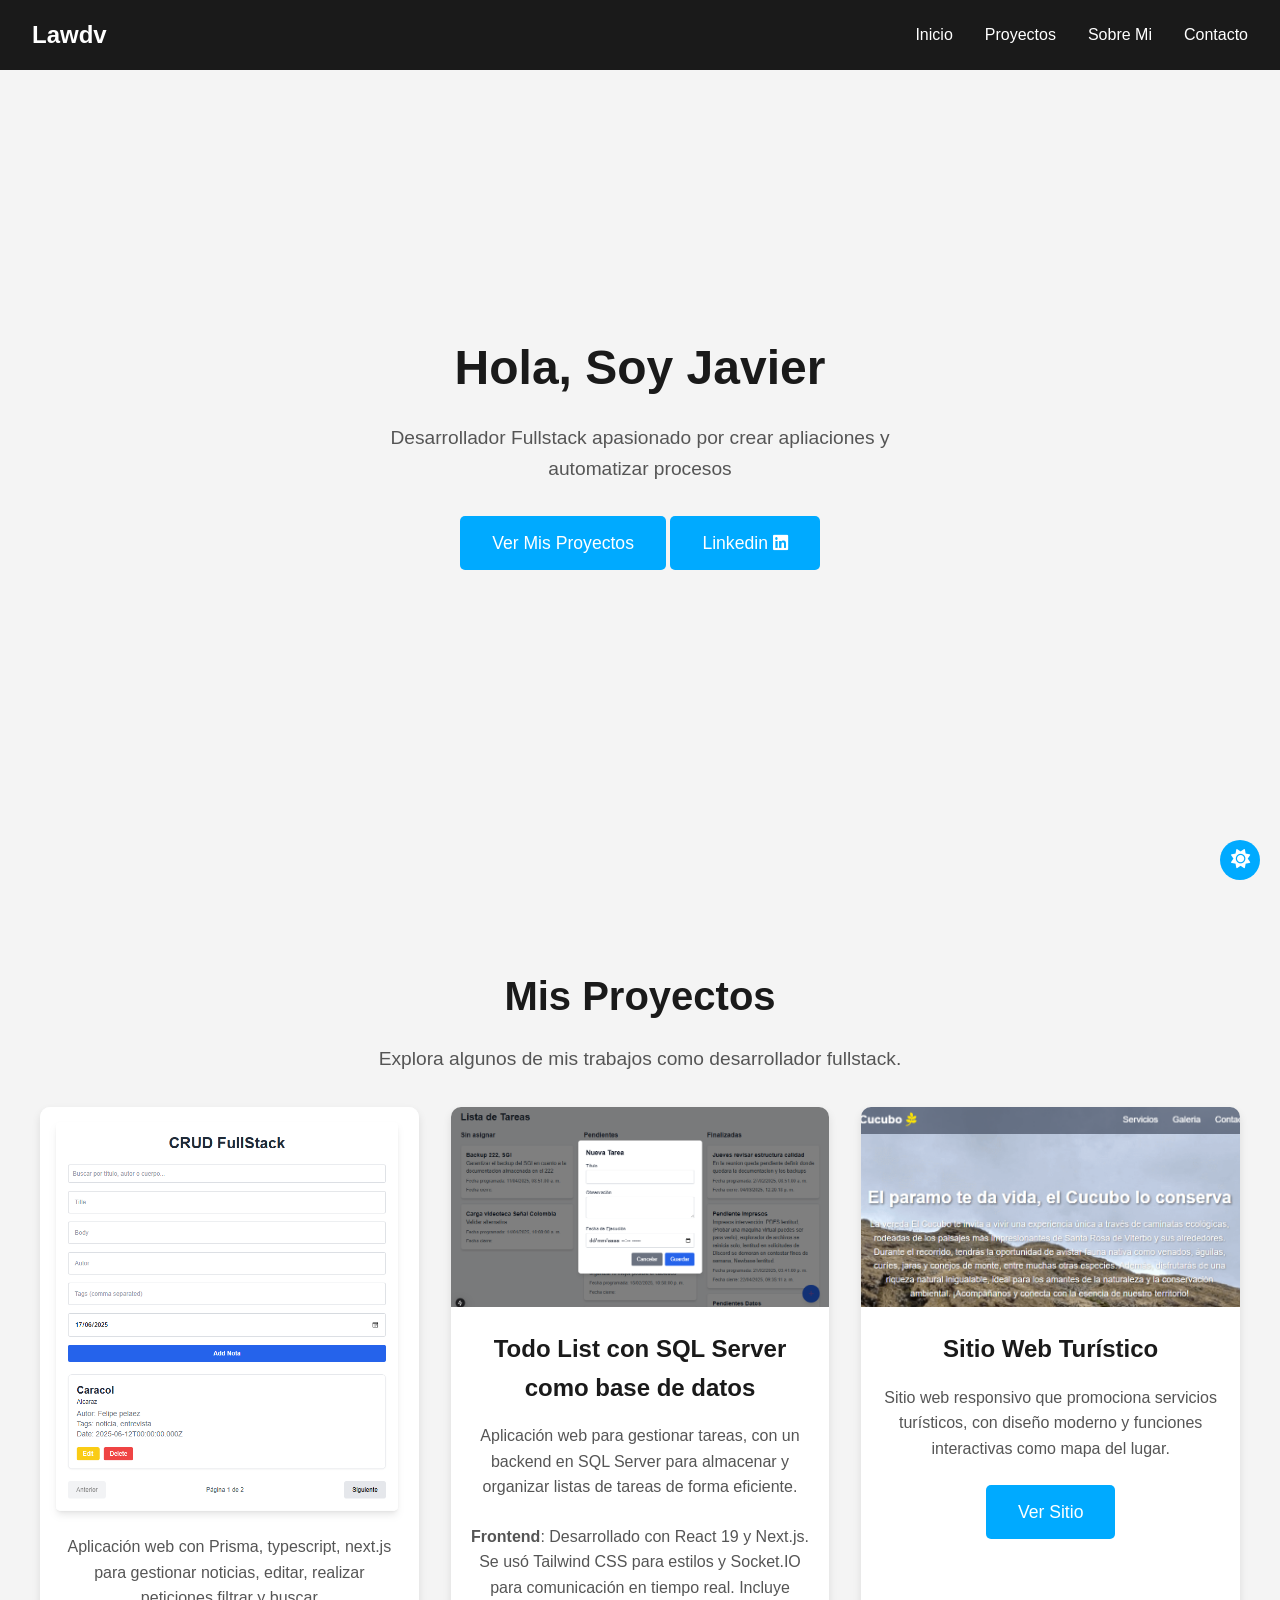
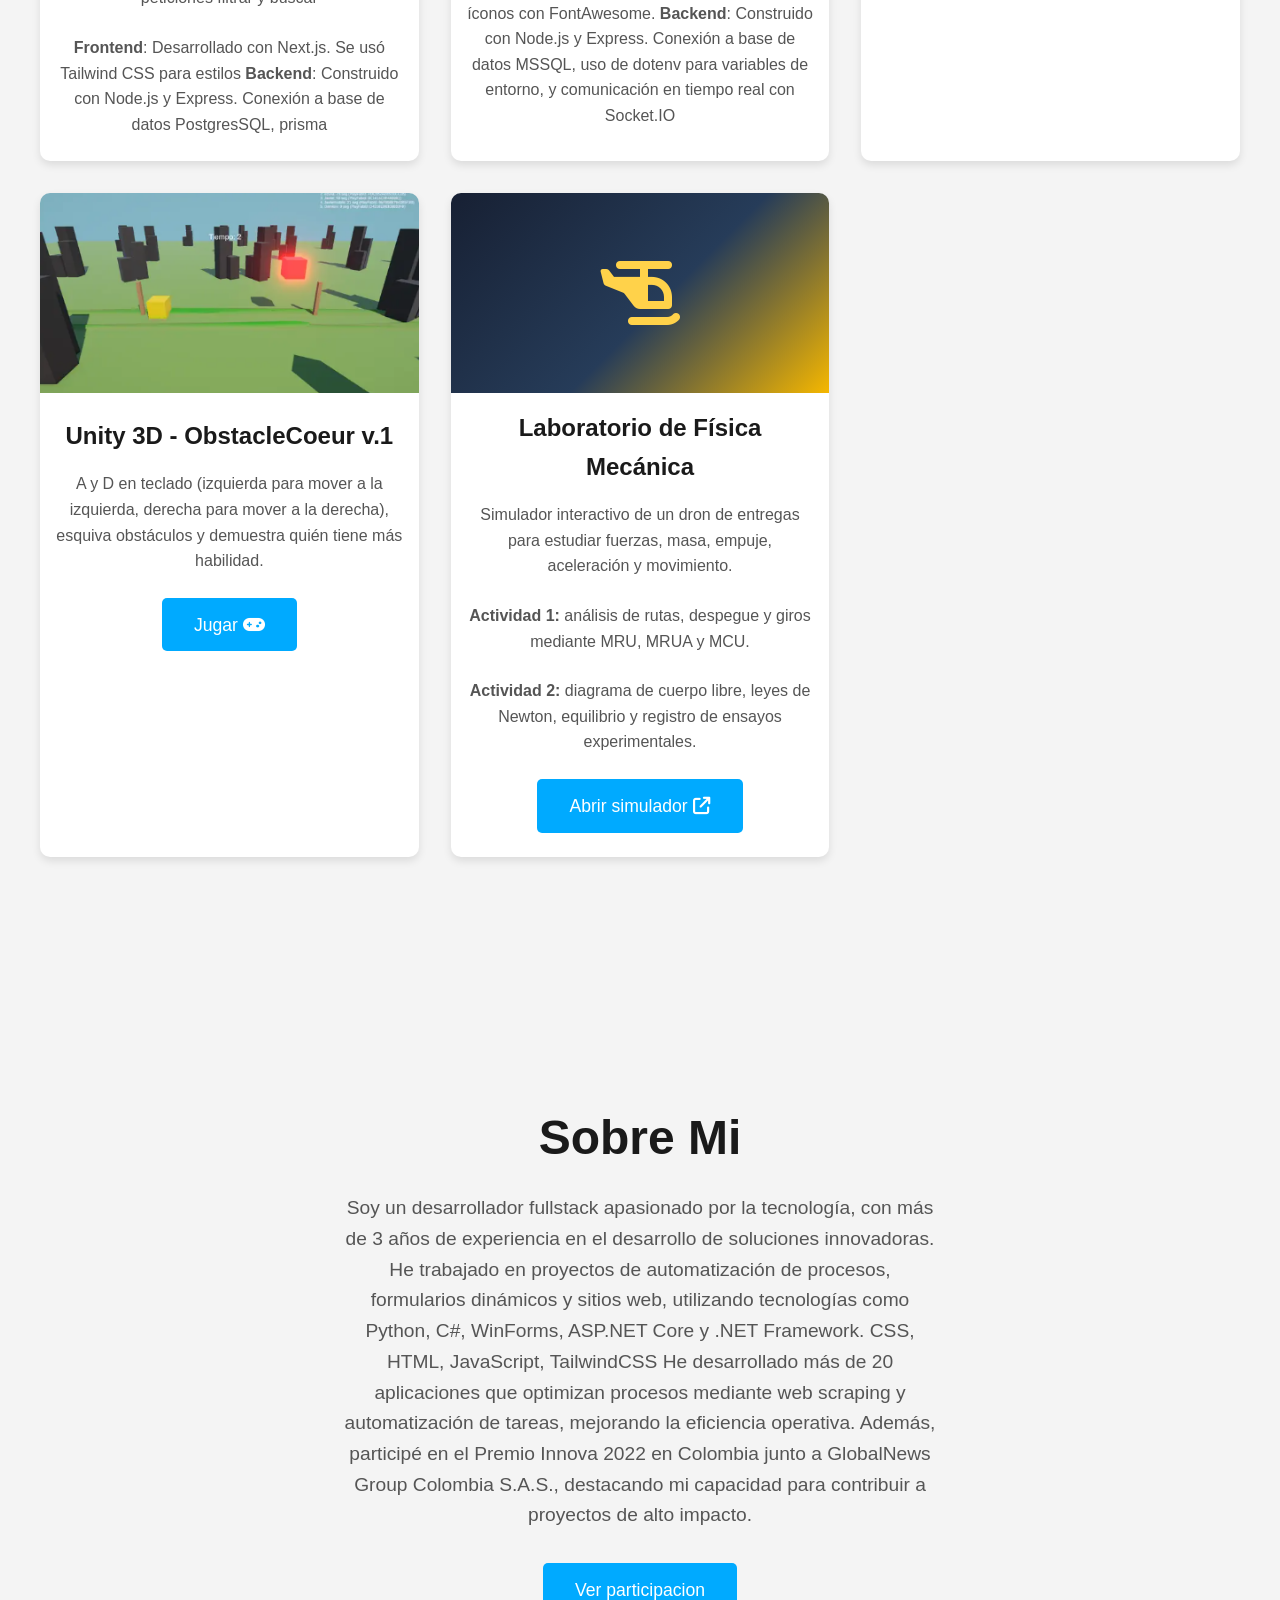
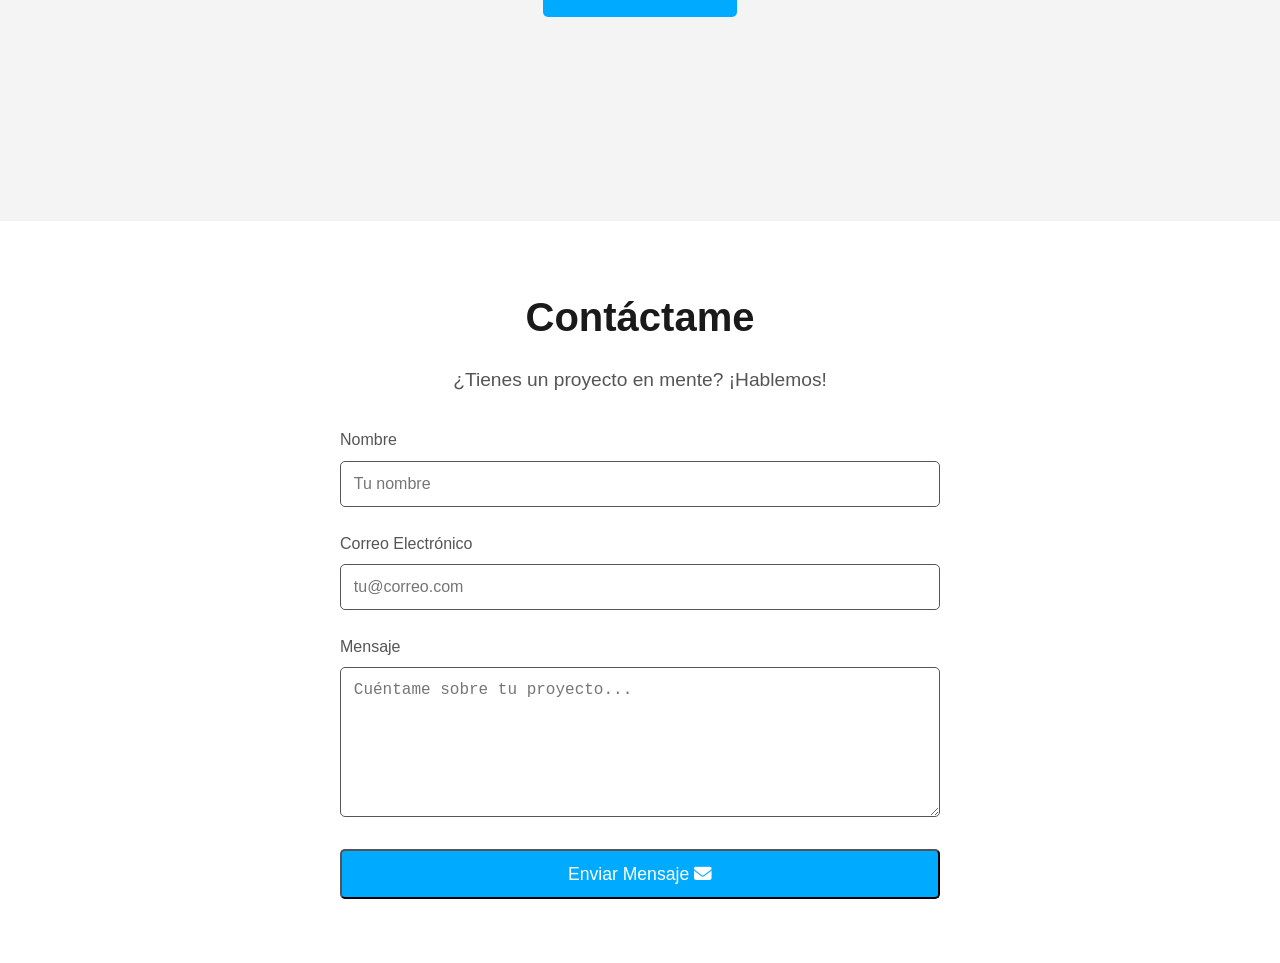
==== commit 663e776b: "Add physics lab simulator to portfolio" ====
--- a/index.html
+++ b/index.html
@@ -105,6 +105,19 @@
 
                 </div>
             </div>
+            <!-- Laboratorio de Física Mecánica -->
+            <div class="proyecto-card">
+                <div style="height:200px;display:flex;align-items:center;justify-content:center;background:linear-gradient(135deg,#172033 0%,#263c59 55%,#f5b700 100%);color:#ffd24a;font-size:4rem;">
+                    <i class="fa-solid fa-helicopter"></i>
+                </div>
+                <h3>Laboratorio de Física Mecánica</h3>
+                <p>Simulador interactivo de un dron de entregas para estudiar fuerzas, masa, empuje, aceleración y movimiento.</p>
+                <p><strong>Actividad 1:</strong> análisis de rutas, despegue y giros mediante MRU, MRUA y MCU.</p>
+                <p><strong>Actividad 2:</strong> diagrama de cuerpo libre, leyes de Newton, equilibrio y registro de ensayos experimentales.</p>
+                <div class="proyecto-links">
+                    <a href="Laboratorio-Dron-Entregas-Actividad2.html" class="cta-button">Abrir simulador <i class="fa-solid fa-arrow-up-right-from-square"></i></a>
+                </div>
+            </div>
         </div>
     </section>
 
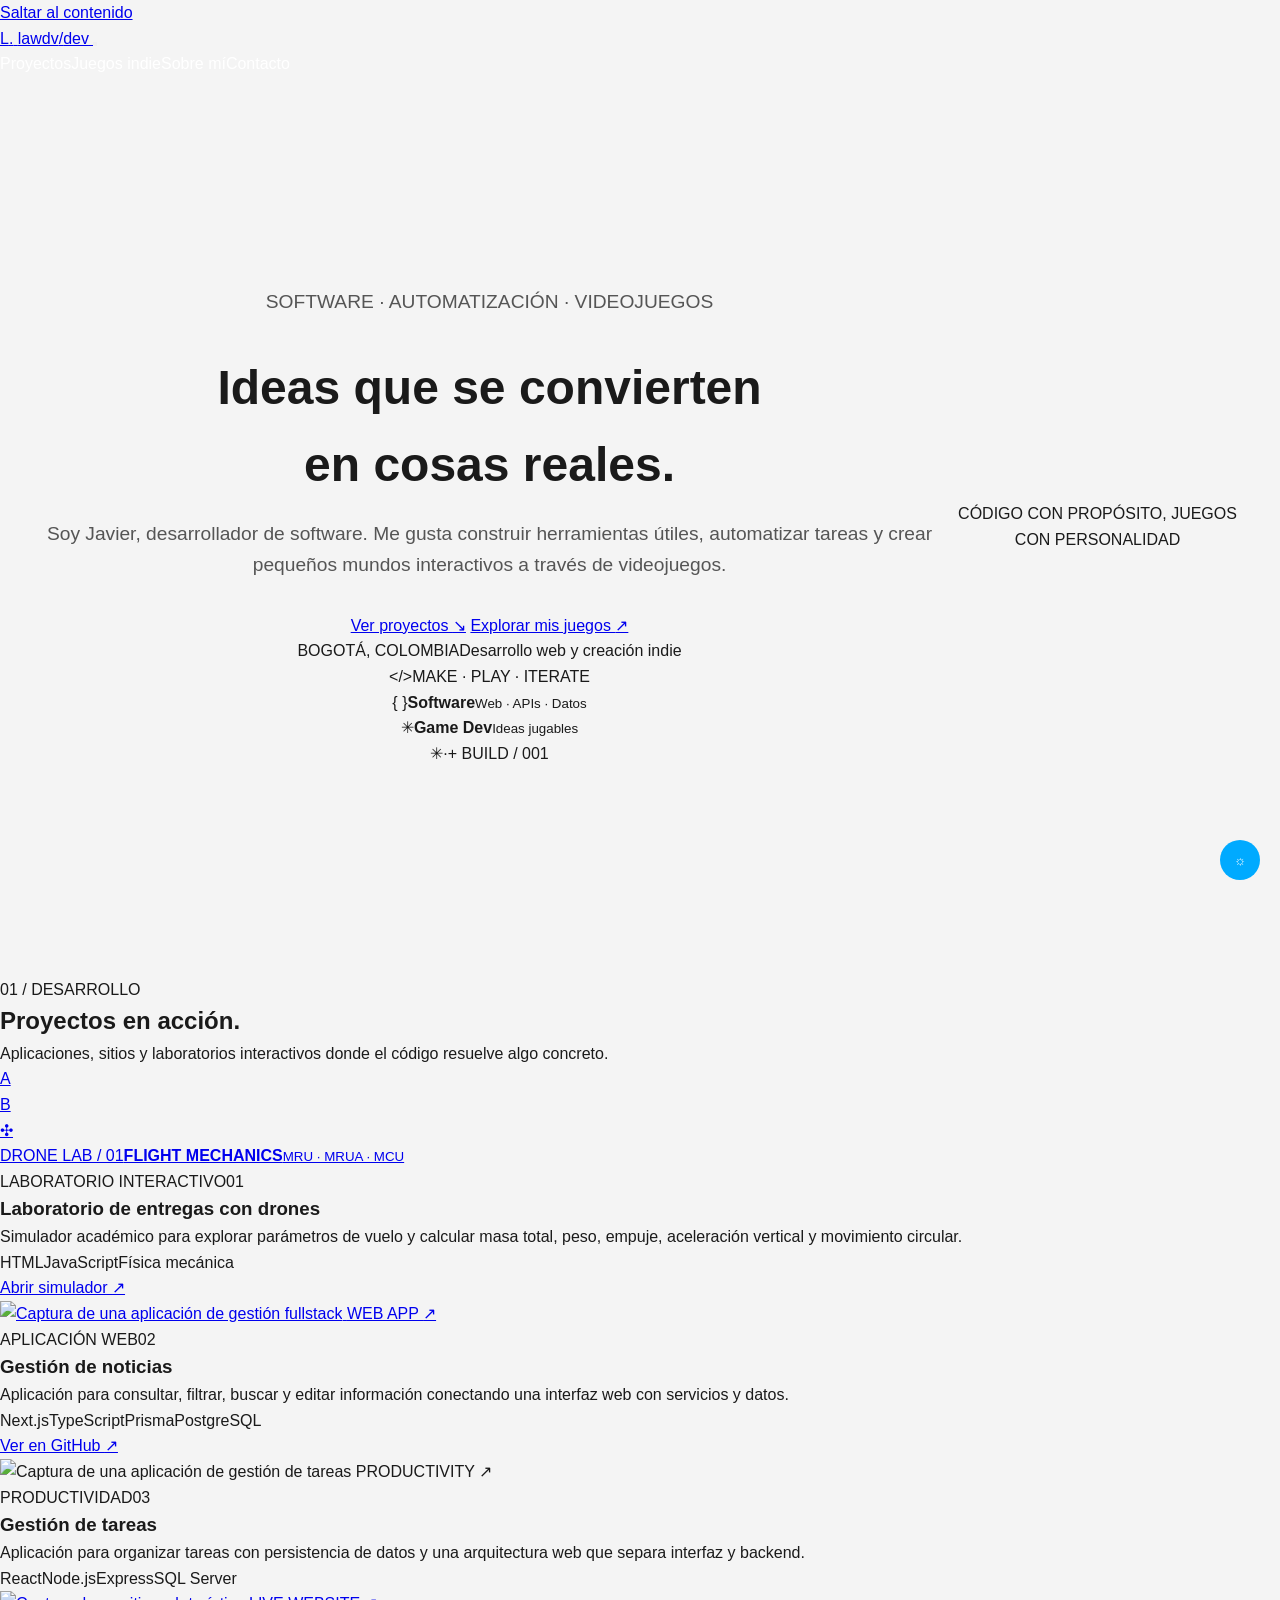
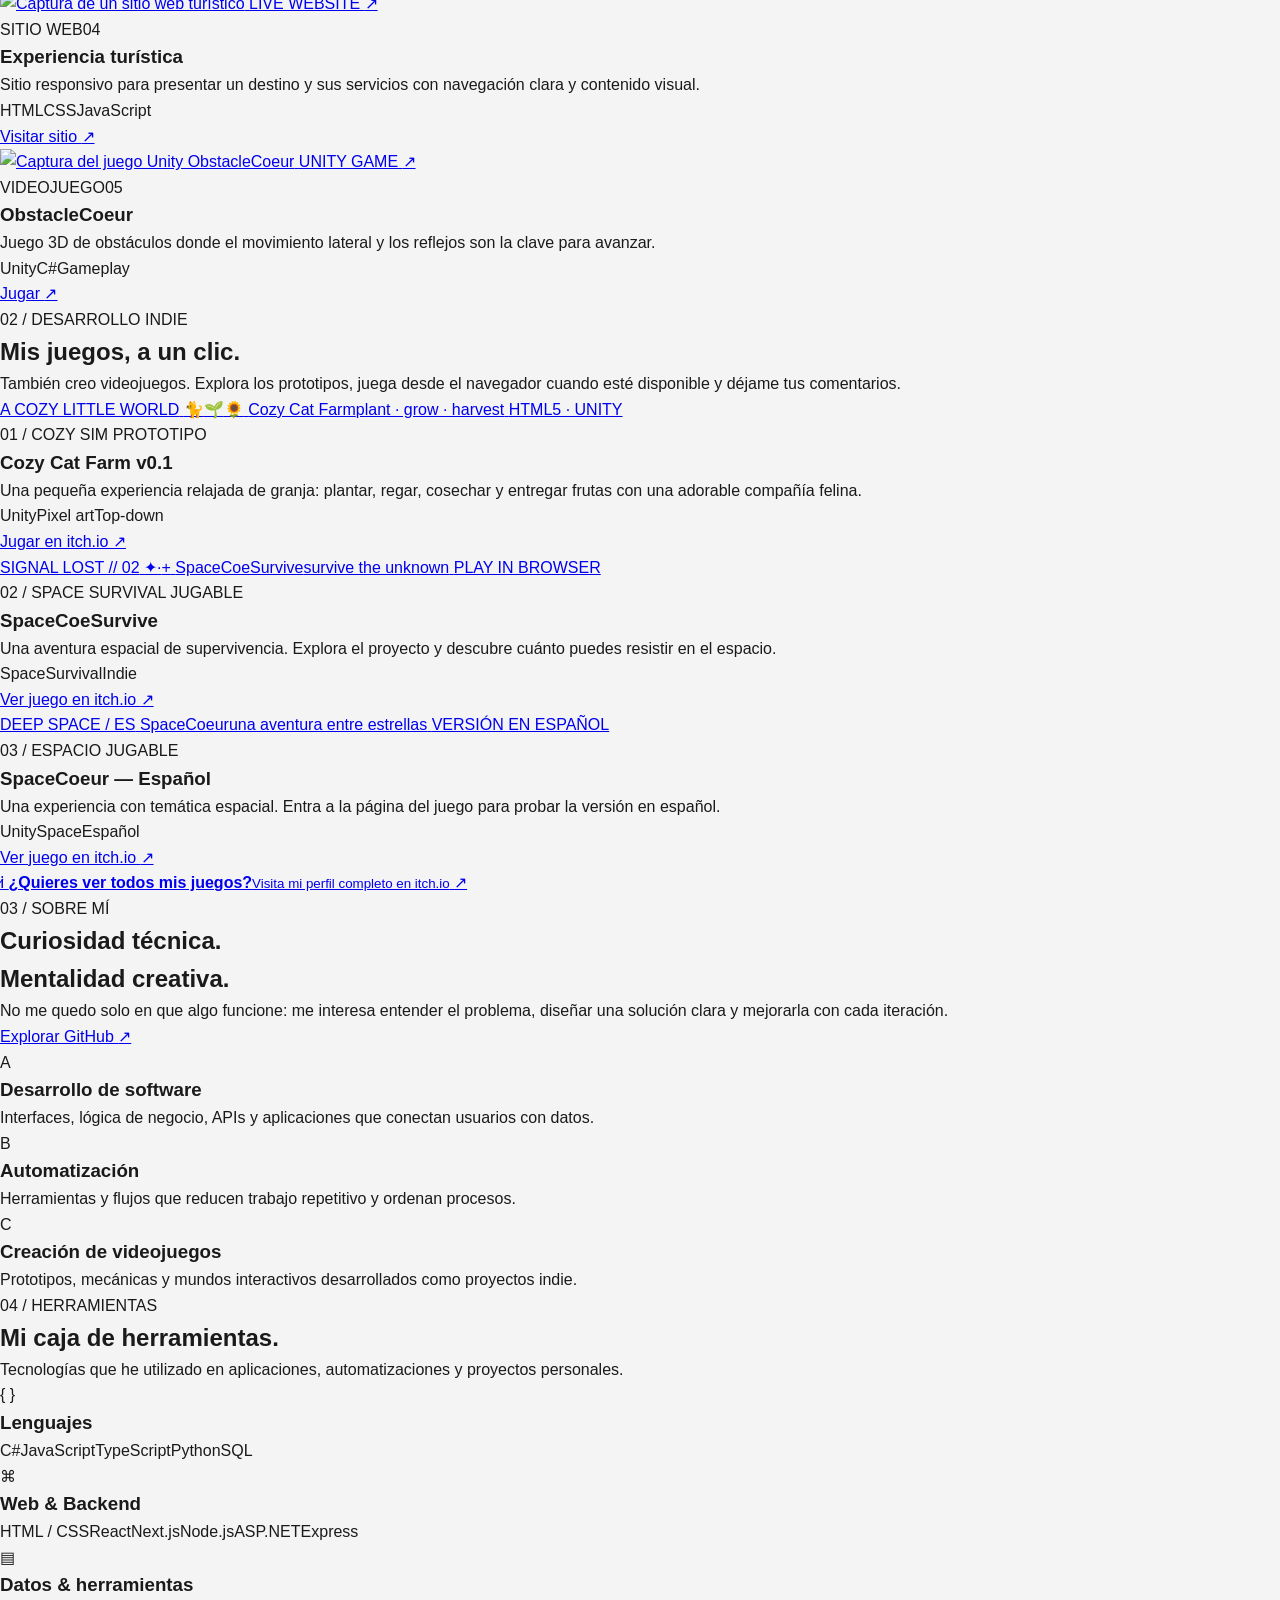
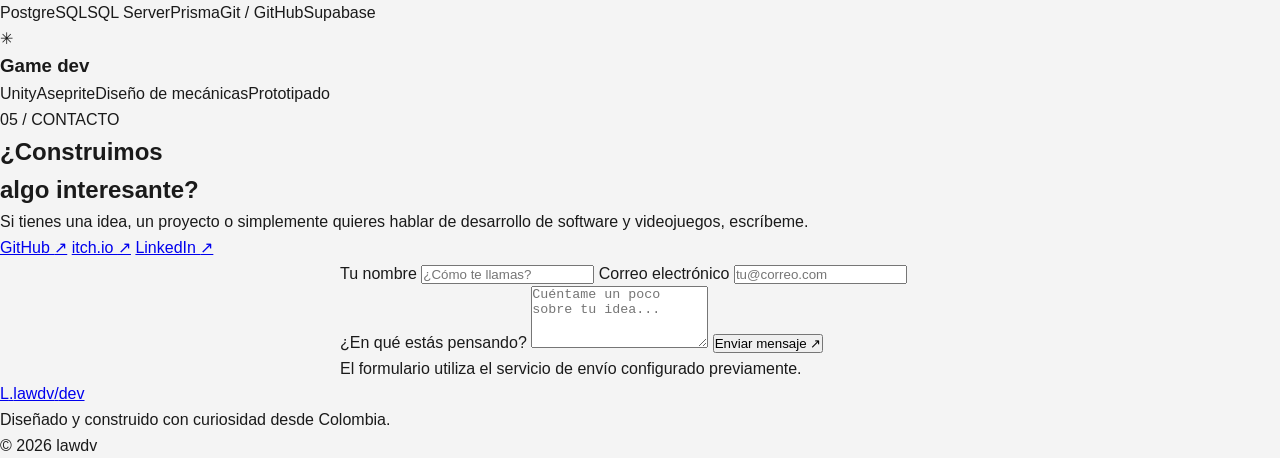
==== commit efd81061: "Publicar portfolio renovado con juegos indie y laboratorio" ====
--- a/index.html
+++ b/index.html
@@ -1,173 +1,294 @@
-<!DOCTYPE html>
-<html>
-
+<!doctype html>
+<html lang="es">
 <head>
-    <meta charset="UTF-8">
-    <meta name="viewport" content="widht=device-width, initial-scale=1.0">
-    <title>Javier - Desarrollador Fullstack </title>
-    <link rel="stylesheet" href="styles.css">
-    <link href="https://fonts.googleapis.com/css2?family=Roboto:wght@400;700&display=swap" rel="stylesheet">
-    <link rel="stylesheet" href="https://cdnjs.cloudflare.com/ajax/libs/font-awesome/6.5.1/css/all.min.css"
-        integrity="sha512-DTOQO9RWCH3ppGqcWaEA1BIZOC6xxalwEsw9c2QQeAIftl+Vegovlnee1c9QX4TctnWMn13TZye+giMm8e2LwA=="
-        crossorigin="anonymous" referrerpolicy="no-referrer" />
-    <!-- SEO -->
-    <meta name="description"
-        content="Portfolio de Javier, esarrollador Fullstack apasionado por crear apliaciones y automatizar procesos">
-    <meta name="keywords" content="desarrollador fullstack, portfolio, React, Node.js, asp.net, css, html, python">
+  <meta charset="utf-8">
+  <meta name="viewport" content="width=device-width, initial-scale=1">
+  <meta name="theme-color" content="#0b1020">
+  <meta name="description" content="Portafolio de Javier: desarrollo de software, automatización de procesos y videojuegos indie creados por IXKiraIX.">
+  <meta name="keywords" content="desarrollador fullstack, C#, .NET, JavaScript, HTML, CSS, automatización, Unity, juegos indie">
+  <meta property="og:title" content="Javier | Software & Indie Games">
+  <meta property="og:description" content="Aplicaciones, experimentos interactivos y videojuegos indie creados desde Colombia.">
+  <meta property="og:type" content="website">
+  <title>Javier / lawdv — Software & Indie Games</title>
+  <link rel="preconnect" href="https://fonts.googleapis.com">
+  <link rel="preconnect" href="https://fonts.gstatic.com" crossorigin>
+  <link href="https://fonts.googleapis.com/css2?family=DM+Mono:wght@400;500&family=Manrope:wght@400;500;600;700;800&display=swap" rel="stylesheet">
+  <link rel="stylesheet" href="styles.css">
 </head>
-
 <body>
-    <!-- Botón de cambio de tema -->
-    <button id="theme-toggle" class="theme-toggle">
-        <i class="fas fa-sun"></i>
-    </button>
-    <!-- Barra de navegacion -->
-    <nav class="navbar">
-        <div class="logo">Lawdv </div>
-        <ul class="nav-links">
-            <li><a href="#home">Inicio</a></li>
-            <li><a href="#proyectos">Proyectos</a></li>
-            <li><a href="#sobre-mi">Sobre Mi</a></li>
-            <li><a href="#contacto">Contacto</a></li>
-        </ul>
+  <a class="skip-link" href="#contenido">Saltar al contenido</a>
+  <div class="scroll-progress" aria-hidden="true"><span id="scroll-progress"></span></div>
+
+  <header class="site-header">
+    <nav class="nav container" aria-label="Navegación principal">
+      <a class="brand" href="#inicio" aria-label="lawdv, ir al inicio">
+        <span class="brand-mark">L<span>.</span></span>
+        <span class="brand-name">lawdv<span class="brand-slash">/</span>dev</span>
+      </a>
+      <button class="menu-toggle" id="menu-toggle" type="button" aria-label="Abrir menú" aria-expanded="false" aria-controls="nav-links">
+        <span></span><span></span>
+      </button>
+      <div class="nav-links" id="nav-links">
+        <a href="#proyectos">Proyectos</a>
+        <a href="#juegos">Juegos indie</a>
+        <a href="#sobre-mi">Sobre mí</a>
+        <a href="#contacto">Contacto</a>
+        <button class="theme-toggle" id="theme-toggle" type="button" aria-label="Cambiar tema" title="Cambiar tema">
+          <span class="theme-icon" aria-hidden="true">☼</span>
+        </button>
+      </div>
     </nav>
-
-
-    <!-- Hero section -->
-    <section id="home" class="hero">
-        <div class="hero-content">
-            <h1>Hola, Soy Javier</h1>
-            <p>Desarrollador Fullstack apasionado por crear apliaciones y automatizar procesos</p>
-            <a href="#proyectos" class="cta-button">Ver Mis Proyectos</a>
-            <a href="https://www.linkedin.com/in/javiercorteslawdv/" class="cta-button" target="_blank"
-                rel="noopener noreferrer">Linkedin
-                <i class="fa-brands fa-linkedin"></i></a>
-        </div>
-    </section>
-
-    <!-- Sección de Proyectos -->
-    <section id="proyectos" class="proyectos">
-        <h2>Mis Proyectos</h2>
-        <p>Explora algunos de mis trabajos como desarrollador fullstack.</p>
-        <div class="proyectos-grid">
-            <div class="proyecto-card">
-
-                <img src="img/fullstack.png" alt="Fullstack CRUD" style="width: 100%; height: auto;">
-                <p>Aplicación web con Prisma, typescript, next.js para gestionar noticias, editar, realizar peticiones
-                    filtrar y buscar</p>
-                <p><strong>Frontend</strong>: Desarrollado con Next.js. Se usó Tailwind CSS para estilos
-
-                    <strong>Backend</strong>: Construido con Node.js y Express. Conexión a base de datos PostgresSQL,
-                    prisma
-                </p>
-                <!-- <div class="proyecto-links">
-                    <a href="#" class="cta-button">Ver Demo</a>
-                    <a href="#" class="cta-button secondary">Código</a>
-                </div> -->
-            </div>
-            <div class="proyecto-card">
-                <img src="img/Todo.png" alt="Todo List App">
-                <h3>Todo List con SQL Server como base de datos</h3>
-                <p>Aplicación web para gestionar tareas, con un backend en SQL Server para almacenar y organizar listas
-                    de tareas de forma eficiente.</p>
-                <p><strong>Frontend</strong>: Desarrollado con React 19 y Next.js. Se usó Tailwind CSS para estilos y
-                    Socket.IO para comunicación en tiempo real. Incluye íconos con FontAwesome.
-
-                    <strong>Backend</strong>: Construido con Node.js y Express. Conexión a base de datos MSSQL, uso de
-                    dotenv para variables de entorno, y comunicación en tiempo real con Socket.IO
-                </p>
-                <!-- <div class="proyecto-links">
-                    <a href="#" class="cta-button">Ver Demo</a>
-                    <a href="#" class="cta-button secondary">Código</a>
-                </div> -->
-            </div>
-            <!-- Proyecto 2: Sitio Web Turístico -->
-            <div class="proyecto-card">
-                <img src="img/SitioWeb1.png" alt="Sitio Web Turístico">
-                <h3>Sitio Web Turístico</h3>
-                <p>Sitio web responsivo que promociona servicios turísticos, con diseño moderno y funciones interactivas
-                    como mapa del lugar.</p>
-                <div class="proyecto-links">
-                    <a href="https://ecocucubo.com.co/" class="cta-button" target="_blank" rel="noopener noreferrer">Ver
-                        Sitio</a>
-
-                </div>
-            </div>
-            <!-- Proyecto 3: Juego basico -->
-            <div class="proyecto-card">
-                <img src="img/Game1.png" alt="Juego en Unity 3D">
-                <h3>Unity 3D - ObstacleCoeur v.1</h3>
-                <p>A y D en teclado (izquierda para mover a la izquierda, derecha para mover a la derecha), esquiva
-                    obstáculos y demuestra quién tiene más habilidad.</p>
-                <div class="proyecto-links">
-                    <a href="https://lnkd.in/eFkzfptS" class="cta-button" target="_blank"
-                        rel="noopener noreferrer">Jugar <i class="fa-solid fa-gamepad"></i></a>
-
-                </div>
-            </div>
-            <!-- Laboratorio de Física Mecánica -->
-            <div class="proyecto-card">
-                <div style="height:200px;display:flex;align-items:center;justify-content:center;background:linear-gradient(135deg,#172033 0%,#263c59 55%,#f5b700 100%);color:#ffd24a;font-size:4rem;">
-                    <i class="fa-solid fa-helicopter"></i>
-                </div>
-                <h3>Laboratorio de Física Mecánica</h3>
-                <p>Simulador interactivo de un dron de entregas para estudiar fuerzas, masa, empuje, aceleración y movimiento.</p>
-                <p><strong>Actividad 1:</strong> análisis de rutas, despegue y giros mediante MRU, MRUA y MCU.</p>
-                <p><strong>Actividad 2:</strong> diagrama de cuerpo libre, leyes de Newton, equilibrio y registro de ensayos experimentales.</p>
-                <div class="proyecto-links">
-                    <a href="Laboratorio-Dron-Entregas-Actividad2.html" class="cta-button">Abrir simulador <i class="fa-solid fa-arrow-up-right-from-square"></i></a>
-                </div>
-            </div>
-        </div>
-    </section>
-
-    <!-- Sobre mi -->
-    <section id="sobre-mi" class="hero">
-        <div class="hero-content">
-            <h1>Sobre Mi</h1>
-            <p>Soy un desarrollador fullstack apasionado por la tecnología, con más de 3 años de experiencia en el
-                desarrollo de soluciones innovadoras. He trabajado en proyectos de automatización de procesos,
-                formularios dinámicos y sitios web, utilizando tecnologías como Python, C#, WinForms, ASP.NET Core y
-                .NET Framework. CSS, HTML, JavaScript, TailwindCSS He desarrollado más de 20 aplicaciones que optimizan procesos mediante web scraping y
-                automatización de tareas, mejorando la eficiencia operativa. Además, participé en el Premio Innova 2022
-                en Colombia junto a GlobalNews Group Colombia S.A.S., destacando mi capacidad para contribuir a
-                proyectos de alto impacto.</p>
-            <div class="proyecto-links">
-                <a href="https://www.premioinnova.gov.co/premio_innova_2022.php" class="cta-button" target="_blank"
-                    rel="noopener noreferrer">Ver participacion</a>
-            </div>
-
-        </div>
-    </section>
-    <!-- Sección de Contacto -->
-    <section id="contacto" class="contacto">
-        <h2>Contáctame</h2>
-        <p>¿Tienes un proyecto en mente? ¡Hablemos!</p>
-        <form id="contact-form" action="https://formspree.io/f/xoveglyz" method="POST">
-            <div class="form-group">
-                <label for="nombre">Nombre</label>
-                <input type="text" id="nombre" name="nombre" placeholder="Tu nombre" required>
-            </div>
-            <div class="form-group">
-                <label for="email">Correo Electrónico</label>
-                <input type="email" id="email" name="email" placeholder="tu@correo.com" required>
-            </div>
-            <div class="form-group">
-                <label for="mensaje">Mensaje</label>
-                <textarea id="mensaje" name="mensaje" placeholder="Cuéntame sobre tu proyecto..." required></textarea>
-            </div>
-            <button type="submit" class="cta-button">Enviar Mensaje <i class="fa-solid fa-envelope"></i></button>
+  </header>
+
+  <main id="contenido">
+    <section class="hero section-pad" id="inicio">
+      <div class="hero-grid container">
+        <div class="hero-copy" data-reveal>
+          <p class="eyebrow"><span class="status-dot"></span> SOFTWARE · AUTOMATIZACIÓN · VIDEOJUEGOS</p>
+          <h1>Ideas que se convierten<br>en <span class="gradient-text">cosas reales.</span></h1>
+          <p class="hero-lead">Soy Javier, desarrollador de software. Me gusta construir herramientas útiles, automatizar tareas y crear pequeños mundos interactivos a través de videojuegos.</p>
+          <div class="hero-actions">
+            <a class="btn btn-primary" href="#proyectos">Ver proyectos <span aria-hidden="true">↘</span></a>
+            <a class="btn btn-quiet" href="#juegos">Explorar mis juegos <span aria-hidden="true">↗</span></a>
+          </div>
+          <div class="hero-footnote"><span class="mono">BOGOTÁ, COLOMBIA</span><span class="footnote-line"></span><span>Desarrollo web y creación indie</span></div>
+        </div>
+
+        <div class="hero-visual" data-reveal data-reveal-delay="120" aria-label="Ilustración abstracta de código, planetas y órbitas">
+          <div class="visual-grid"></div>
+          <div class="visual-orbit orbit-one"></div>
+          <div class="visual-orbit orbit-two"></div>
+          <div class="visual-orbit orbit-three"></div>
+          <div class="visual-core"><span class="core-symbol">&lt;/&gt;</span><span class="core-caption">MAKE · PLAY · ITERATE</span></div>
+          <div class="float-card float-card-top"><span class="float-icon violet">{ }</span><span><b>Software</b><small>Web · APIs · Datos</small></span></div>
+          <div class="float-card float-card-bottom"><span class="float-icon mint">✳</span><span><b>Game Dev</b><small>Ideas jugables</small></span></div>
+          <span class="visual-star star-a">✳</span><span class="visual-star star-b">·</span><span class="visual-star star-c">+</span>
+          <span class="visual-label mono">BUILD / 001</span>
+        </div>
+      </div>
+      <div class="hero-divider container"><span></span><span class="mono">CÓDIGO CON PROPÓSITO, JUEGOS CON PERSONALIDAD</span><span></span></div>
+    </section>
+
+    <section class="projects section-pad" id="proyectos">
+      <div class="container">
+        <div class="section-heading" data-reveal>
+          <div><p class="eyebrow">01 / DESARROLLO</p><h2>Proyectos <span class="muted-heading">en acción.</span></h2></div>
+          <p class="section-intro">Aplicaciones, sitios y laboratorios interactivos donde el código resuelve algo concreto.</p>
+        </div>
+
+        <div class="project-grid">
+          <article class="project-card project-featured" data-reveal>
+            <a class="project-image sim-preview-link" href="Laboratorio-Dron-Entregas-Actividad2.html" aria-label="Abrir el simulador de entregas con drones">
+              <div class="sim-preview">
+                <div class="sim-grid"></div>
+                <div class="sim-route route-one"></div><div class="sim-route route-two"></div>
+                <div class="sim-point point-a">A</div><div class="sim-point point-b">B</div>
+                <div class="sim-drone"><span>✣</span></div>
+                <div class="sim-readout"><span>DRONE LAB / 01</span><b>FLIGHT MECHANICS</b><small>MRU · MRUA · MCU</small></div>
+                <span class="sim-orbit"></span>
+              </div>
+            </a>
+            <div class="project-content">
+              <div class="project-topline"><span class="project-type"><span class="type-dot mint-bg"></span> LABORATORIO INTERACTIVO</span><span class="project-number">01</span></div>
+              <h3>Laboratorio de entregas con drones</h3>
+              <p>Simulador académico para explorar parámetros de vuelo y calcular masa total, peso, empuje, aceleración vertical y movimiento circular.</p>
+              <div class="tag-list"><span>HTML</span><span>JavaScript</span><span>Física mecánica</span></div>
+              <a class="text-link" href="Laboratorio-Dron-Entregas-Actividad2.html">Abrir simulador <span aria-hidden="true">↗</span></a>
+            </div>
+          </article>
+
+          <article class="project-card" data-reveal data-reveal-delay="60">
+            <a class="project-image image-frame" href="https://github.com/lawdv/PortfolioV0" target="_blank" rel="noopener noreferrer" aria-label="Ver proyectos de código en GitHub">
+              <img src="https://raw.githubusercontent.com/lawdv/PortfolioV0/main/img/fullstack.png" alt="Captura de una aplicación de gestión fullstack" loading="lazy">
+              <span class="image-overlay">WEB APP <span>↗</span></span>
+            </a>
+            <div class="project-content">
+              <div class="project-topline"><span class="project-type"><span class="type-dot purple-bg"></span> APLICACIÓN WEB</span><span class="project-number">02</span></div>
+              <h3>Gestión de noticias</h3>
+              <p>Aplicación para consultar, filtrar, buscar y editar información conectando una interfaz web con servicios y datos.</p>
+              <div class="tag-list"><span>Next.js</span><span>TypeScript</span><span>Prisma</span><span>PostgreSQL</span></div>
+              <a class="text-link" href="https://github.com/lawdv/PortfolioV0" target="_blank" rel="noopener noreferrer">Ver en GitHub <span aria-hidden="true">↗</span></a>
+            </div>
+          </article>
+
+          <article class="project-card" data-reveal data-reveal-delay="100">
+            <div class="project-image image-frame">
+              <img src="https://raw.githubusercontent.com/lawdv/PortfolioV0/main/img/Todo.png" alt="Captura de una aplicación de gestión de tareas" loading="lazy">
+              <span class="image-overlay">PRODUCTIVITY <span>↗</span></span>
+            </div>
+            <div class="project-content">
+              <div class="project-topline"><span class="project-type"><span class="type-dot blue-bg"></span> PRODUCTIVIDAD</span><span class="project-number">03</span></div>
+              <h3>Gestión de tareas</h3>
+              <p>Aplicación para organizar tareas con persistencia de datos y una arquitectura web que separa interfaz y backend.</p>
+              <div class="tag-list"><span>React</span><span>Node.js</span><span>Express</span><span>SQL Server</span></div>
+            </div>
+          </article>
+
+          <article class="project-card" data-reveal>
+            <a class="project-image image-frame" href="https://ecocucubo.com.co/" target="_blank" rel="noopener noreferrer" aria-label="Visitar el sitio turístico">
+              <img src="https://raw.githubusercontent.com/lawdv/PortfolioV0/main/img/SitioWeb1.png" alt="Captura de un sitio web turístico" loading="lazy">
+              <span class="image-overlay">LIVE WEBSITE <span>↗</span></span>
+            </a>
+            <div class="project-content">
+              <div class="project-topline"><span class="project-type"><span class="type-dot orange-bg"></span> SITIO WEB</span><span class="project-number">04</span></div>
+              <h3>Experiencia turística</h3>
+              <p>Sitio responsivo para presentar un destino y sus servicios con navegación clara y contenido visual.</p>
+              <div class="tag-list"><span>HTML</span><span>CSS</span><span>JavaScript</span></div>
+              <a class="text-link" href="https://ecocucubo.com.co/" target="_blank" rel="noopener noreferrer">Visitar sitio <span aria-hidden="true">↗</span></a>
+            </div>
+          </article>
+
+          <article class="project-card" data-reveal data-reveal-delay="60">
+            <a class="project-image image-frame" href="https://lnkd.in/eFkzfptS" target="_blank" rel="noopener noreferrer" aria-label="Jugar ObstacleCoeur">
+              <img src="https://raw.githubusercontent.com/lawdv/PortfolioV0/main/img/Game1.png" alt="Captura del juego Unity ObstacleCoeur" loading="lazy">
+              <span class="image-overlay">UNITY GAME <span>↗</span></span>
+            </a>
+            <div class="project-content">
+              <div class="project-topline"><span class="project-type"><span class="type-dot pink-bg"></span> VIDEOJUEGO</span><span class="project-number">05</span></div>
+              <h3>ObstacleCoeur</h3>
+              <p>Juego 3D de obstáculos donde el movimiento lateral y los reflejos son la clave para avanzar.</p>
+              <div class="tag-list"><span>Unity</span><span>C#</span><span>Gameplay</span></div>
+              <a class="text-link" href="https://lnkd.in/eFkzfptS" target="_blank" rel="noopener noreferrer">Jugar <span aria-hidden="true">↗</span></a>
+            </div>
+          </article>
+        </div>
+      </div>
+    </section>
+
+    <section class="games section-pad" id="juegos">
+      <div class="container">
+        <div class="section-heading" data-reveal>
+          <div><p class="eyebrow">02 / DESARROLLO INDIE</p><h2>Mis juegos, <span class="muted-heading">a un clic.</span></h2></div>
+          <p class="section-intro">También creo videojuegos. Explora los prototipos, juega desde el navegador cuando esté disponible y déjame tus comentarios.</p>
+        </div>
+
+        <div class="game-grid">
+          <article class="game-card" data-reveal>
+            <a class="game-cover cover-farm" href="https://ixkiraix.itch.io/cozy-cat-farm-v01" target="_blank" rel="noopener noreferrer" aria-label="Jugar Cozy Cat Farm en itch.io">
+              <span class="cover-kicker">A COZY LITTLE WORLD</span>
+              <span class="farm-sun"></span><span class="farm-cloud cloud-one"></span><span class="farm-cloud cloud-two"></span>
+              <span class="farm-hill hill-back"></span><span class="farm-hill hill-front"></span>
+              <span class="farm-cat">🐈</span><span class="farm-sprout sprout-one">🌱</span><span class="farm-sprout sprout-two">🌻</span>
+              <span class="cover-title">Cozy Cat Farm</span><span class="cover-subtitle">plant · grow · harvest</span>
+              <span class="cover-platform">HTML5 · UNITY</span>
+            </a>
+            <div class="game-content">
+              <div class="game-meta"><span>01 / COZY SIM</span><span class="game-status"><i></i> PROTOTIPO</span></div>
+              <h3>Cozy Cat Farm v0.1</h3>
+              <p>Una pequeña experiencia relajada de granja: plantar, regar, cosechar y entregar frutas con una adorable compañía felina.</p>
+              <div class="tag-list"><span>Unity</span><span>Pixel art</span><span>Top-down</span></div>
+              <a class="text-link" href="https://ixkiraix.itch.io/cozy-cat-farm-v01" target="_blank" rel="noopener noreferrer">Jugar en itch.io <span aria-hidden="true">↗</span></a>
+            </div>
+          </article>
+
+          <article class="game-card" data-reveal data-reveal-delay="70">
+            <a class="game-cover cover-survive" href="https://ixkiraix.itch.io/spacecoesurvive" target="_blank" rel="noopener noreferrer" aria-label="Abrir SpaceCoeSurvive en itch.io">
+              <span class="cover-kicker">SIGNAL LOST // 02</span>
+              <span class="space-star ss-one">✦</span><span class="space-star ss-two">·</span><span class="space-star ss-three">+</span>
+              <span class="survive-planet"></span><span class="survive-moon"></span>
+              <span class="survive-ship"><i></i><i></i><i></i></span>
+              <span class="cover-title">SpaceCoeSurvive</span><span class="cover-subtitle">survive the unknown</span>
+              <span class="cover-platform">PLAY IN BROWSER</span>
+            </a>
+            <div class="game-content">
+              <div class="game-meta"><span>02 / SPACE SURVIVAL</span><span class="game-status"><i></i> JUGABLE</span></div>
+              <h3>SpaceCoeSurvive</h3>
+              <p>Una aventura espacial de supervivencia. Explora el proyecto y descubre cuánto puedes resistir en el espacio.</p>
+              <div class="tag-list"><span>Space</span><span>Survival</span><span>Indie</span></div>
+              <a class="text-link" href="https://ixkiraix.itch.io/spacecoesurvive" target="_blank" rel="noopener noreferrer">Ver juego en itch.io <span aria-hidden="true">↗</span></a>
+            </div>
+          </article>
+
+          <article class="game-card" data-reveal data-reveal-delay="140">
+            <a class="game-cover cover-spacecoeur" href="https://ixkiraix.itch.io/spacecoeur" target="_blank" rel="noopener noreferrer" aria-label="Abrir SpaceCoeur en español en itch.io">
+              <span class="cover-kicker">DEEP SPACE / ES</span>
+              <span class="coeur-orbit orbit-a"></span><span class="coeur-orbit orbit-b"></span><span class="coeur-orbit orbit-c"></span>
+              <span class="coeur-planet"></span><span class="coeur-dot"></span>
+              <span class="cover-title">SpaceCoeur</span><span class="cover-subtitle">una aventura entre estrellas</span>
+              <span class="cover-platform">VERSIÓN EN ESPAÑOL</span>
+            </a>
+            <div class="game-content">
+              <div class="game-meta"><span>03 / ESPACIO</span><span class="game-status"><i></i> JUGABLE</span></div>
+              <h3>SpaceCoeur — Español</h3>
+              <p>Una experiencia con temática espacial. Entra a la página del juego para probar la versión en español.</p>
+              <div class="tag-list"><span>Unity</span><span>Space</span><span>Español</span></div>
+              <a class="text-link" href="https://ixkiraix.itch.io/spacecoeur" target="_blank" rel="noopener noreferrer">Ver juego en itch.io <span aria-hidden="true">↗</span></a>
+            </div>
+          </article>
+        </div>
+
+        <a class="itch-outro" href="https://ixkiraix.itch.io/" target="_blank" rel="noopener noreferrer" data-reveal>
+          <span class="itch-outro-icon">i̷</span>
+          <span><b>¿Quieres ver todos mis juegos?</b><small>Visita mi perfil completo en itch.io</small></span>
+          <span class="itch-outro-arrow" aria-hidden="true">↗</span>
+        </a>
+      </div>
+    </section>
+
+    <section class="about section-pad" id="sobre-mi">
+      <div class="container about-grid">
+        <div class="about-heading" data-reveal>
+          <p class="eyebrow">03 / SOBRE MÍ</p>
+          <h2>Curiosidad técnica.<br><span class="muted-heading">Mentalidad creativa.</span></h2>
+          <p>No me quedo solo en que algo funcione: me interesa entender el problema, diseñar una solución clara y mejorarla con cada iteración.</p>
+          <a class="text-link" href="https://github.com/lawdv" target="_blank" rel="noopener noreferrer">Explorar GitHub <span aria-hidden="true">↗</span></a>
+        </div>
+        <div class="about-details" data-reveal data-reveal-delay="90">
+          <div class="detail-row"><span class="detail-index">A</span><div><h3>Desarrollo de software</h3><p>Interfaces, lógica de negocio, APIs y aplicaciones que conectan usuarios con datos.</p></div></div>
+          <div class="detail-row"><span class="detail-index">B</span><div><h3>Automatización</h3><p>Herramientas y flujos que reducen trabajo repetitivo y ordenan procesos.</p></div></div>
+          <div class="detail-row"><span class="detail-index">C</span><div><h3>Creación de videojuegos</h3><p>Prototipos, mecánicas y mundos interactivos desarrollados como proyectos indie.</p></div></div>
+        </div>
+      </div>
+    </section>
+
+    <section class="stack section-pad" id="habilidades">
+      <div class="container">
+        <div class="section-heading" data-reveal>
+          <div><p class="eyebrow">04 / HERRAMIENTAS</p><h2>Mi caja <span class="muted-heading">de herramientas.</span></h2></div>
+          <p class="section-intro">Tecnologías que he utilizado en aplicaciones, automatizaciones y proyectos personales.</p>
+        </div>
+        <div class="stack-grid" data-reveal>
+          <div class="stack-group"><span class="stack-icon">{ }</span><h3>Lenguajes</h3><div class="stack-pills"><span>C#</span><span>JavaScript</span><span>TypeScript</span><span>Python</span><span>SQL</span></div></div>
+          <div class="stack-group"><span class="stack-icon">⌘</span><h3>Web & Backend</h3><div class="stack-pills"><span>HTML / CSS</span><span>React</span><span>Next.js</span><span>Node.js</span><span>ASP.NET</span><span>Express</span></div></div>
+          <div class="stack-group"><span class="stack-icon">▤</span><h3>Datos & herramientas</h3><div class="stack-pills"><span>PostgreSQL</span><span>SQL Server</span><span>Prisma</span><span>Git / GitHub</span><span>Supabase</span></div></div>
+          <div class="stack-group"><span class="stack-icon">✳</span><h3>Game dev</h3><div class="stack-pills"><span>Unity</span><span>Aseprite</span><span>Diseño de mecánicas</span><span>Prototipado</span></div></div>
+        </div>
+      </div>
+    </section>
+
+    <section class="contact section-pad" id="contacto">
+      <div class="container contact-grid">
+        <div class="contact-copy" data-reveal>
+          <p class="eyebrow">05 / CONTACTO</p>
+          <h2>¿Construimos<br><span class="gradient-text">algo interesante?</span></h2>
+          <p>Si tienes una idea, un proyecto o simplemente quieres hablar de desarrollo de software y videojuegos, escríbeme.</p>
+          <div class="social-links">
+            <a href="https://github.com/lawdv" target="_blank" rel="noopener noreferrer">GitHub <span>↗</span></a>
+            <a href="https://ixkiraix.itch.io/" target="_blank" rel="noopener noreferrer">itch.io <span>↗</span></a>
+            <a href="https://www.linkedin.com/in/javiercorteslawdv/" target="_blank" rel="noopener noreferrer">LinkedIn <span>↗</span></a>
+          </div>
+        </div>
+        <form class="contact-form" id="contact-form" action="https://formspree.io/f/xoveglyz" method="POST" data-reveal data-reveal-delay="100">
+          <label for="nombre">Tu nombre</label>
+          <input type="text" id="nombre" name="nombre" placeholder="¿Cómo te llamas?" autocomplete="name" required>
+          <label for="email">Correo electrónico</label>
+          <input type="email" id="email" name="email" placeholder="tu@correo.com" autocomplete="email" required>
+          <label for="mensaje">¿En qué estás pensando?</label>
+          <textarea id="mensaje" name="mensaje" placeholder="Cuéntame un poco sobre tu idea..." rows="4" required></textarea>
+          <button type="submit" class="btn btn-primary form-submit">Enviar mensaje <span aria-hidden="true">↗</span></button>
+          <p class="form-note">El formulario utiliza el servicio de envío configurado previamente.</p>
         </form>
-        <div id="modal" class="modal">
-            <div class="modal-content">
-                <span id="modal-close" class="modal-close">&times;</span>
-                <h3 id="modal-title"></h3>
-                <p id="modal-message"></p>
-            </div>
-        </div>
-    </section>
-
-    <script src="script.js"></script>
+      </div>
+    </section>
+  </main>
+
+  <footer class="site-footer">
+    <div class="container footer-inner">
+      <a class="brand footer-brand" href="#inicio"><span class="brand-mark">L<span>.</span></span><span class="brand-name">lawdv<span class="brand-slash">/</span>dev</span></a>
+      <p>Diseñado y construido con curiosidad desde Colombia.</p>
+      <span class="footer-copy">© <span id="year">2026</span> lawdv</span>
+    </div>
+  </footer>
+  <script src="script.js"></script>
 </body>
-
-</html>+</html>
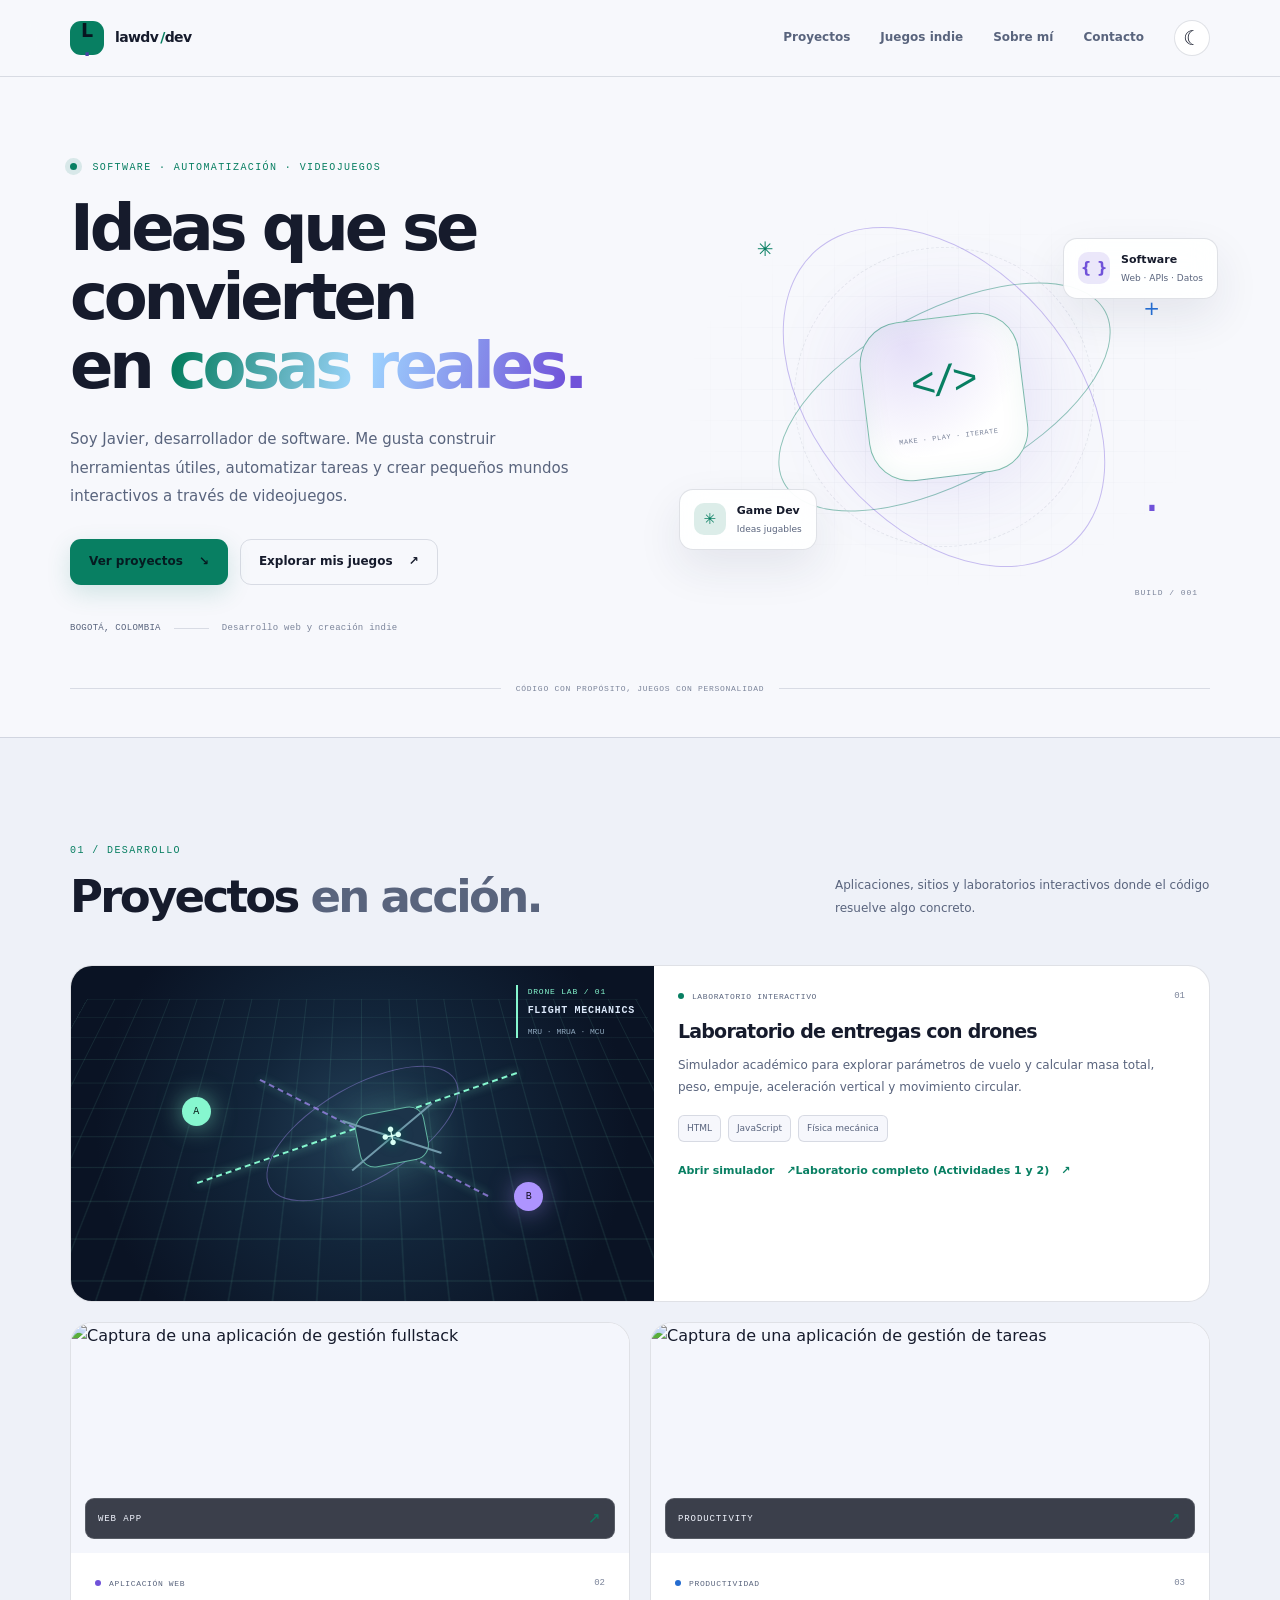
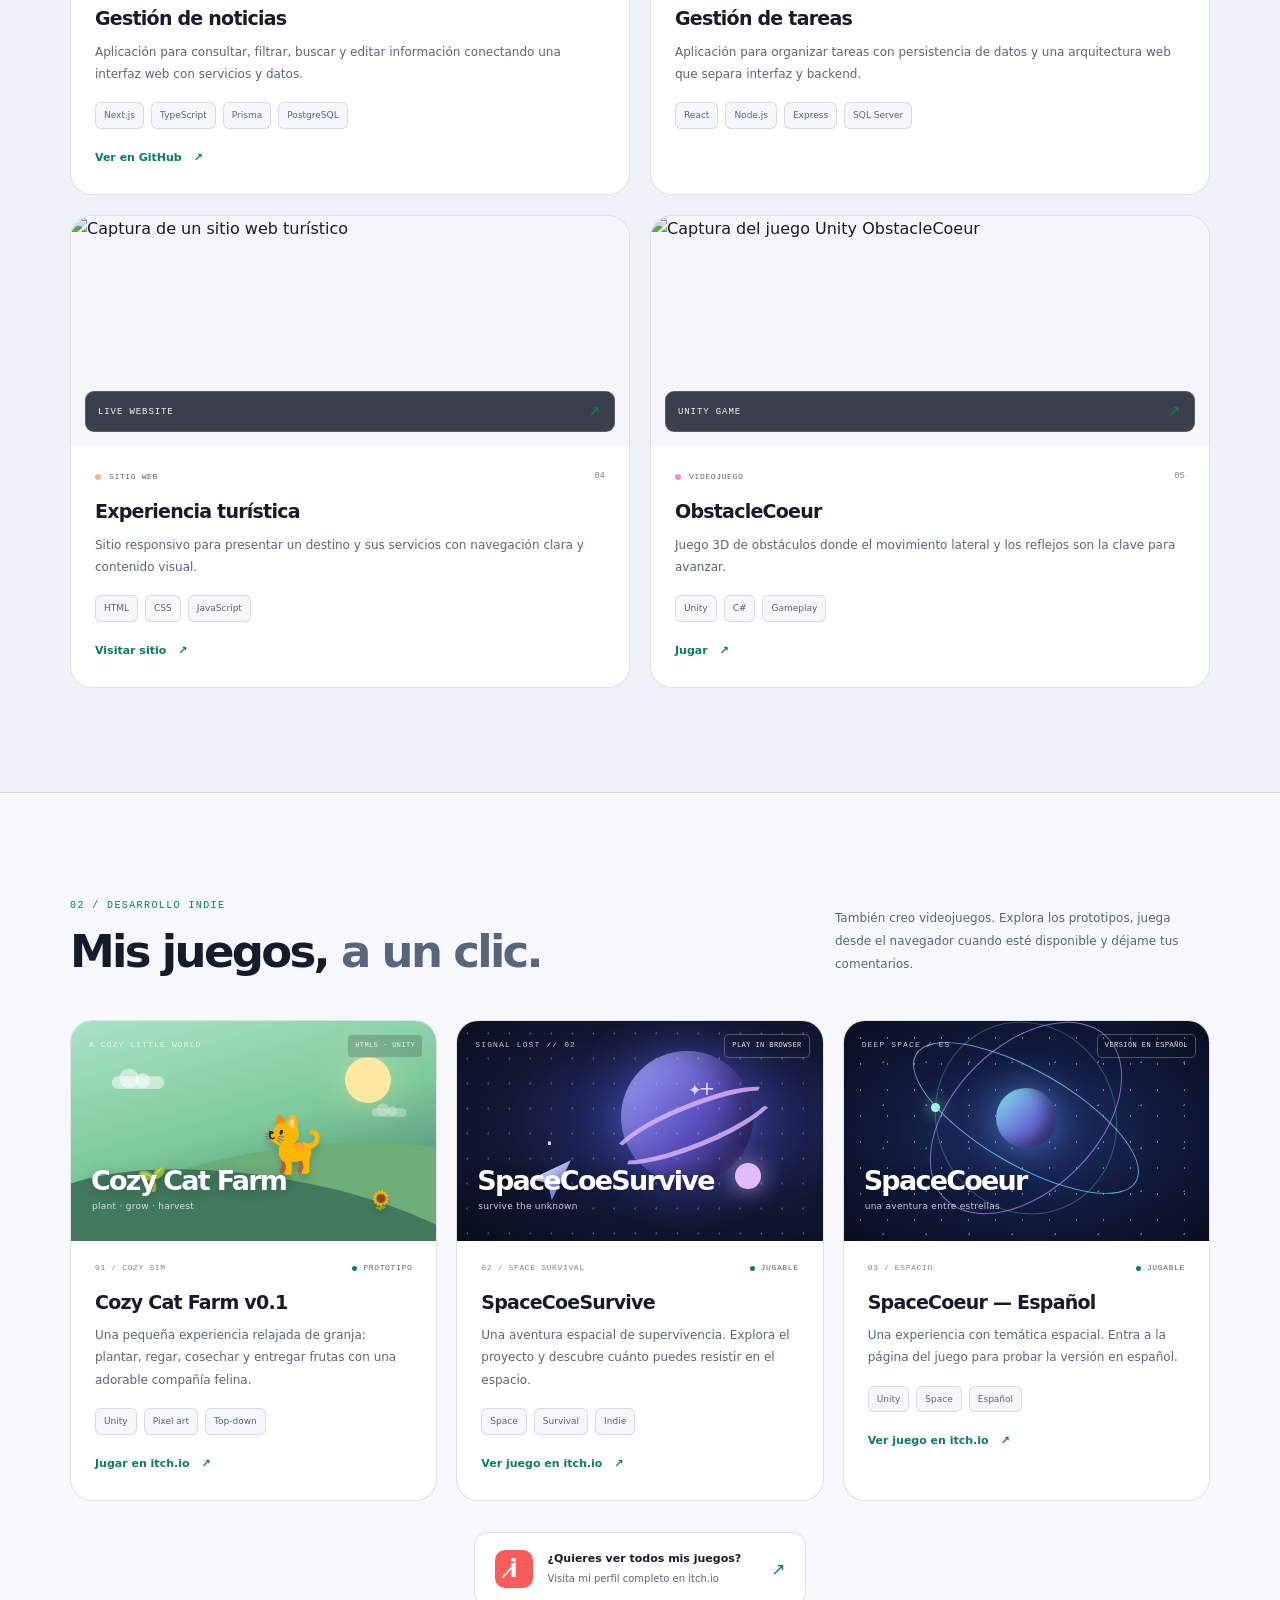
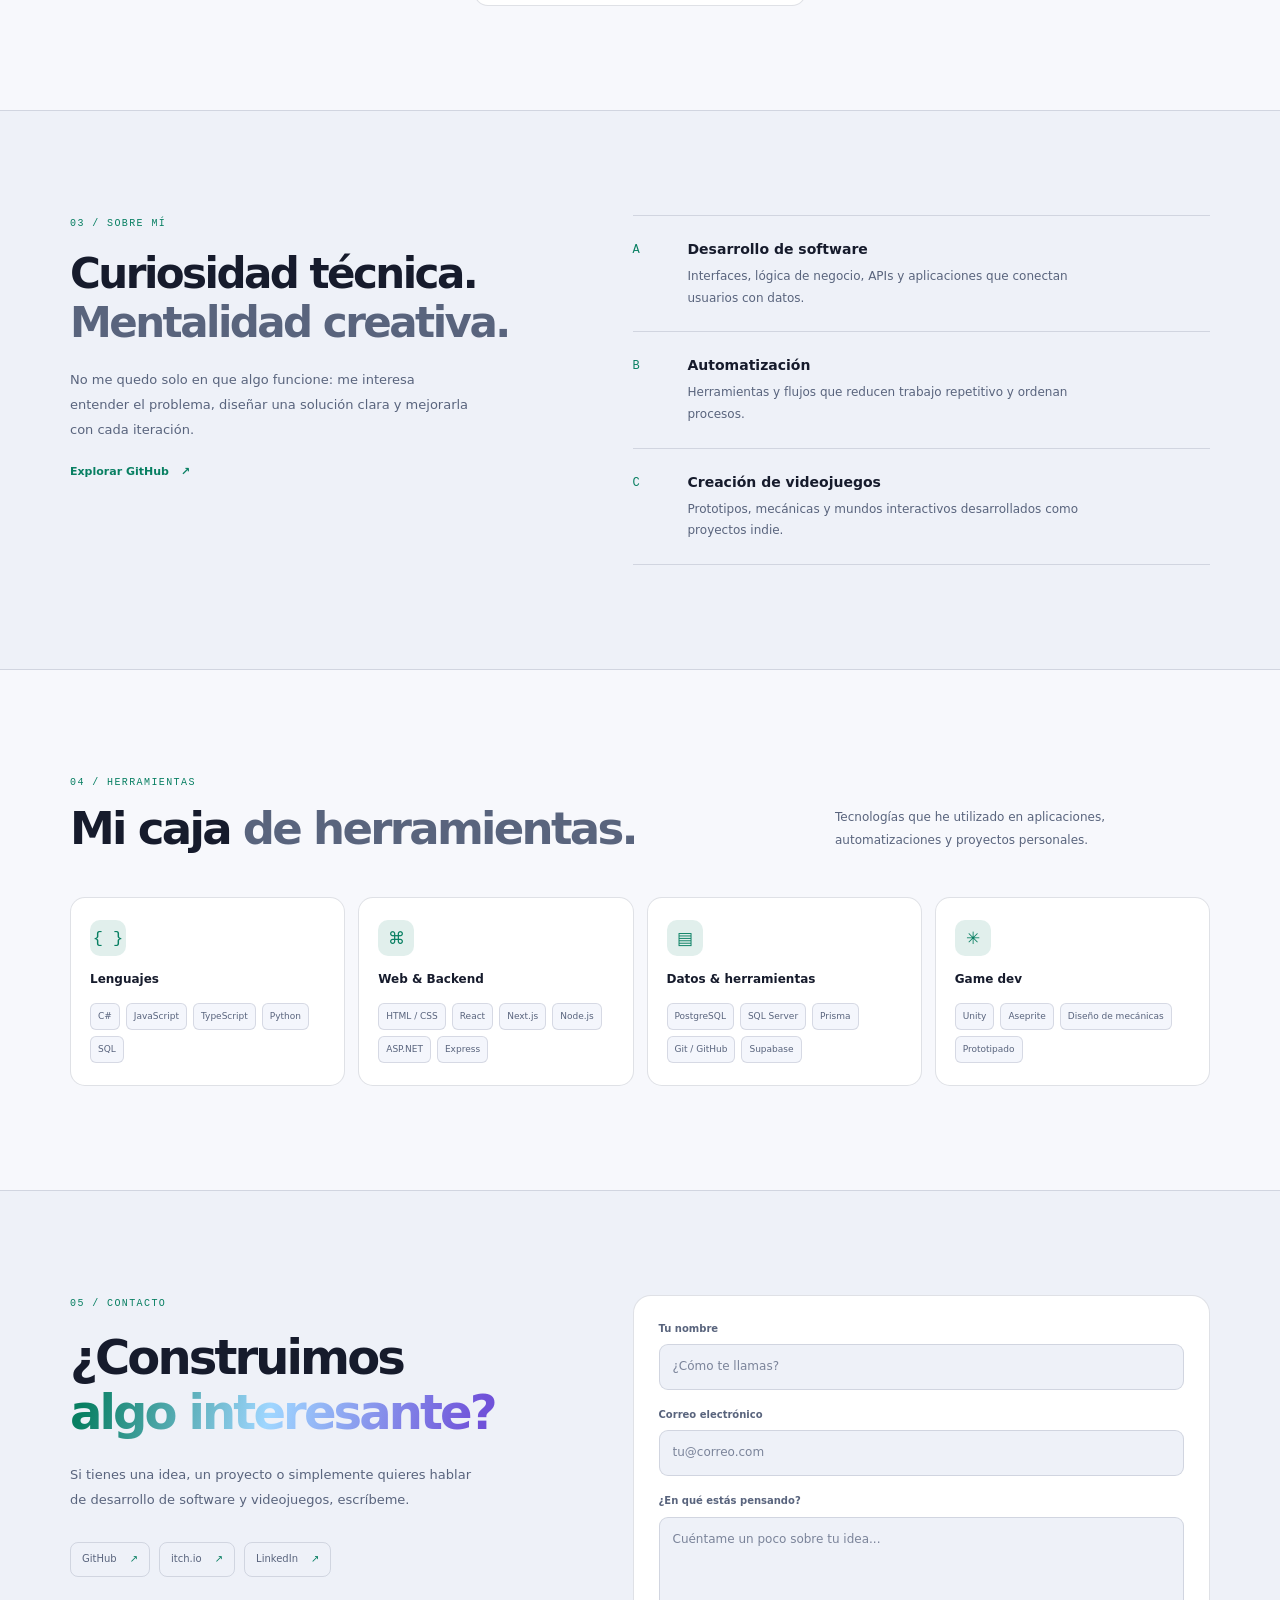
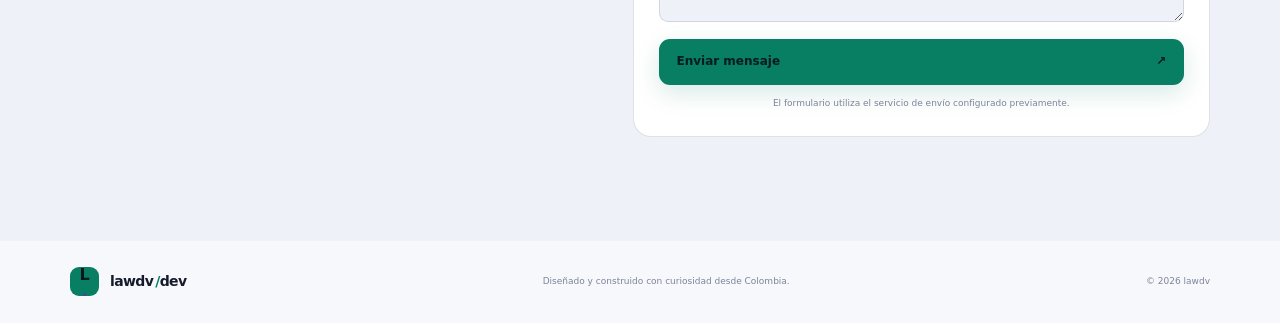
==== commit 8d757def: "Enlazar la página del simulador del ZIP y conservar laboratorio completo" ====
--- a/index.html
+++ b/index.html
@@ -78,7 +78,7 @@
 
         <div class="project-grid">
           <article class="project-card project-featured" data-reveal>
-            <a class="project-image sim-preview-link" href="Laboratorio-Dron-Entregas-Actividad2.html" aria-label="Abrir el simulador de entregas con drones">
+            <a class="project-image sim-preview-link" href="simulador-dron.html" aria-label="Abrir el simulador de entregas con drones">
               <div class="sim-preview">
                 <div class="sim-grid"></div>
                 <div class="sim-route route-one"></div><div class="sim-route route-two"></div>
@@ -93,7 +93,7 @@
               <h3>Laboratorio de entregas con drones</h3>
               <p>Simulador académico para explorar parámetros de vuelo y calcular masa total, peso, empuje, aceleración vertical y movimiento circular.</p>
               <div class="tag-list"><span>HTML</span><span>JavaScript</span><span>Física mecánica</span></div>
-              <a class="text-link" href="Laboratorio-Dron-Entregas-Actividad2.html">Abrir simulador <span aria-hidden="true">↗</span></a>
+              <div class="project-actions"><a class="text-link" href="simulador-dron.html">Abrir simulador <span aria-hidden="true">↗</span></a><a class="text-link secondary-link" href="Laboratorio-Dron-Entregas-Actividad2.html">Laboratorio completo (Actividades 1 y 2) <span aria-hidden="true">↗</span></a></div>
             </div>
           </article>
 
--- a/styles.css
+++ b/styles.css
@@ -1,454 +1,235 @@
-/* Reset básico para eliminar márgenes y padding por defecto */
-* {
-    margin: 0;
-    padding: 0;
-    box-sizing: border-box;
-  }
-  
-  /* Estilo general del cuerpo */
-  body {
-    /*font-family: 'Arial', sans-serif; Cambie de tipografia*/
-    font-family: 'Roboto', sans-serif;
-    line-height: 1.6;
-    color: #333;
-  }
-  
-  /* Barra de navegación */
-  .navbar {
-    display: flex;
-    justify-content: space-between;
-    align-items: center;
-    background-color: #1a1a1a;
-    padding: 1rem 2rem;
-    position: fixed;
-    width: 100%;
-    top: 0;
-    z-index: 1000;
-  }
-  
-  .logo {
-    color: #fff;
-    font-size: 1.5rem;
-    font-weight: bold;
-  }
-  
-  .nav-links {
-    list-style: none;
-    display: flex;
-  }
-  
-  .nav-links li {
-    margin-left: 2rem;
-  }
-  
-  .nav-links a {
-    color: #fff;
-    text-decoration: none;
-    font-size: 1rem;
-  }
-  
-  .nav-links a:hover {
-    color: #00aaff;
-  }
-  
-  /* Hero Section */
-  .hero {
-    min-height: 100vh;
-    background-color: #f4f4f4;
-    display: flex;
-    justify-content: center;
-    align-items: center;
-    text-align: center;
-    padding: 2rem;
-  }
-  
-  .hero-content {
-    max-width: 600px;
-  }
-  
-  .hero h1 {
-    font-size: 3rem;
-    color: #1a1a1a;
-    margin-bottom: 1rem;
-  }
-  
-  .hero p {
-    font-size: 1.2rem;
-    color: #555;
-    margin-bottom: 2rem;
-  }
-  
-  .cta-button {
-    display: inline-block;
-    background-color: #00aaff;
-    color: #fff;
-    padding: 0.8rem 2rem;
-    text-decoration: none;
-    border-radius: 5px;
-    font-size: 1.1rem;
-    transition: background-color 0.3s;
-  }
-  
-  .cta-button:hover {
-    background-color: #0088cc;
-  }
-  
-  /* Responsividad */
-  @media (max-width: 768px) {
-    .hero h1 {
-      font-size: 2rem;
-    }
-  
-    .hero p {
-      font-size: 1rem;
-    }
-  
-    .nav-links {
-      flex-direction: column;
-      gap: 1rem;
-    }
-  
-    .nav-links li {
-      margin-left: 0;
-    }
-  }
-
-  /* Formulario css  y modal*/
-
-  /* Sección de Contacto */
-.contacto {
-    padding: 4rem 2rem;
-    background-color: #fff;
-    text-align: center;
-  }
-  
-  .contacto h2 {
-    font-size: 2.5rem;
-    color: #1a1a1a;
-    margin-bottom: 1rem;
-  }
-  
-  .contacto p {
-    font-size: 1.2rem;
-    color: #555;
-    margin-bottom: 2rem;
-  }
-  
-  #contact-form {
-    max-width: 600px;
-    margin: 0 auto;
-  }
-  
-  .form-group {
-    margin-bottom: 1.5rem;
-    text-align: left;
-  }
-  
-  .form-group label {
-    display: block;
-    font-size: 1rem;
-    color: #333;
-    margin-bottom: 0.5rem;
-  }
-  
-  .form-group input,
-  .form-group textarea {
-    width: 100%;
-    padding: 0.8rem;
-    font-size: 1rem;
-    border: 1px solid #ccc;
-    border-radius: 5px;
-    outline: none;
-  }
-  
-  .form-group input:focus,
-  .form-group textarea:focus {
-    border-color: #00aaff;
-  }
-  
-  .form-group textarea {
-    min-height: 150px;
-    resize: vertical;
-  }
-  
-  #contact-form .cta-button {
-    width: 100%;
-    cursor: pointer;
-  }
-  
-  /* Responsividad */
-  @media (max-width: 768px) {
-    .contacto h2 {
-      font-size: 2rem;
-    }
-  
-    .contacto p {
-      font-size: 1rem;
-    }
-  }
-
-  /* Modal */
-.modal {
-    display: none;
-    position: fixed;
-    top: 0;
-    left: 0;
-    width: 100%;
-    height: 100%;
-    background-color: rgba(0, 0, 0, 0.5);
-    justify-content: center;
-    align-items: center;
-    z-index: 2000;
-  }
-  
-  .modal-content {
-    background-color: #fff;
-    padding: 2rem;
-    border-radius: 10px;
-    max-width: 400px;
-    width: 90%;
-    text-align: center;
-    position: relative;
-  }
-  
-  .modal-close {
-    position: absolute;
-    top: 10px;
-    right: 15px;
-    font-size: 1.5rem;
-    cursor: pointer;
-    color: #333;
-  }
-  
-  .modal-close:hover {
-    color: #00aaff;
-  }
-  
-  #modal-title {
-    font-size: 1.8rem;
-    color: #1a1a1a;
-    margin-bottom: 1rem;
-  }
-  
-  #modal-message {
-    font-size: 1rem;
-    color: #555;
-  }
-  
-  /* Responsividad */
-  @media (max-width: 768px) {
-    .modal-content {
-      padding: 1.5rem;
-    }
-  
-    #modal-title {
-      font-size: 1.5rem;
-    }
-  }
-
-  /* Proyectos CSS */
-  /* Sección de Proyectos */
-.proyectos {
-    padding: 4rem 2rem;
-    background-color: #f4f4f4;
-    text-align: center;
-  }
-  
-  .proyectos h2 {
-    font-size: 2.5rem;
-    color: #1a1a1a;
-    margin-bottom: 1rem;
-  }
-  
-  .proyectos p {
-    font-size: 1.2rem;
-    color: #555;
-    margin-bottom: 2rem;
-  }
-  
-  .proyectos-grid {
-    display: grid;
-    grid-template-columns: repeat(auto-fit, minmax(300px, 1fr));
-    gap: 2rem;
-    max-width: 1200px;
-    margin: 0 auto;
-  }
-  
-  .proyecto-card {
-    background-color: #fff;
-    border-radius: 10px;
-    box-shadow: 0 4px 8px rgba(0, 0, 0, 0.1);
-    overflow: hidden;
-    transition: transform 0.3s;
-  }
-  
-  .proyecto-card:hover {
-    transform: translateY(-5px);
-  }
-  
-  .proyecto-card img {
-    width: 100%;
-    height: 200px;
-    object-fit: cover;
-  }
-  
-  .proyecto-card h3 {
-    font-size: 1.5rem;
-    color: var(--text-color);
-    margin: 1rem;
-  }
-  
-  .proyecto-card p {
-    font-size: 1rem;
-    color: #555;
-    margin: 0 1rem 1.5rem;
-  }
-  
-  .proyecto-links {
-    display: flex;
-    justify-content: center;
-    gap: 1rem;
-    padding: 0 1rem 1.5rem;
-  }
-  
-  .cta-button.secondary {
-    background-color: #555;
-  }
-  
-  .cta-button.secondary:hover {
-    background-color: #444;
-  }
-  
-  /* Responsividad */
-  @media (max-width: 768px) {
-    .proyectos h2 {
-      font-size: 2rem;
-    }
-  
-    .proyectos p {
-      font-size: 1rem;
-    }
-  
-    .proyectos-grid {
-      grid-template-columns: 1fr;
-    }
-  }
-
-  /* Mode Dark, Light */
-
-  /* Variables CSS para temas claro y oscuro */
+/* lawdv / portfolio — responsive design system */
 :root {
-    --bg-color: #f4f4f4;
-    --text-color: #1a1a1a;
-    --secondary-text-color: #555;
-    --button-bg: #00aaff;
-    --button-hover-bg: #0088cc;
-    --card-bg: #fff;
-    --nav-bg: #1a1a1a;
-    --nav-text: #fff;
-  }
-  
-  [data-theme="dark"] {
-    --bg-color: #1a1a1a;
-    --text-color: #f4f4f4;
-    --secondary-text-color: #ccc;
-    --button-bg: #00aaff;
-    --button-hover-bg: #0088cc;
-    --card-bg: #333;
-    --nav-bg: #333;
-    --nav-text: #f4f4f4;
-  }
-  
-  /* Ajustar estilos existentes para usar variables */
-  body {
-    background-color: var(--bg-color);
-    color: var(--text-color);
-    font-family: 'Arial', sans-serif;
-    line-height: 1.6;
-  }
-  
-  .navbar {
-    background-color: var(--nav-bg);
-  }
-  
-  .logo, .nav-links a {
-    color: var(--nav-text);
-  }
-  
-  .nav-links a:hover {
-    color: var(--button-bg);
-  }
-  
-  .hero {
-    background-color: var(--bg-color);
-  }
-  
-  .hero h1, .proyectos h2, .contacto h2 {
-    color: var(--text-color);
-  }
-  
-  .hero p, .proyectos p, .contacto p, .proyecto-card p, .form-group label {
-    color: var(--secondary-text-color);
-  }
-  
-  .cta-button {
-    background-color: var(--button-bg);
-    color: var(--nav-text);
-  }
-  
-  .cta-button:hover {
-    background-color: var(--button-hover-bg);
-  }
-  
-  .proyectos {
-    background-color: var(--bg-color);
-  }
-  
-  .proyecto-card, .modal-content, .contacto {
-    background-color: var(--card-bg);
-  }
-  
-  .form-group input, .form-group textarea {
-    background-color: var(--card-bg);
-    color: var(--text-color);
-    border: 1px solid var(--secondary-text-color);
-  }
-  
-  .form-group input:focus, .form-group textarea:focus {
-    border-color: var(--button-bg);
-  }
-  
-/* Botón flotante de cambio de tema */
-.theme-toggle {
-    position: fixed;
-    bottom: 20px;
-    right: 20px;
-    background-color: var(--button-bg);
-    color: var(--nav-text);
-    border: none;
-    border-radius: 50%;
-    width: 40px;
-    height: 40px;
-    display: flex;
-    align-items: center;
-    justify-content: center;
-    cursor: pointer;
-    z-index: 3000;
-    transition: background-color 0.3s;
-  }
-  
-  .theme-toggle:hover {
-    background-color: var(--button-hover-bg);
-  }
-  
-  .theme-toggle i {
-    font-size: 1.2rem;
-  }
-  
-  /* Responsividad */
-  @media (max-width: 768px) {
-    .theme-toggle {
-      width: 35px;
-      height: 35px;
-    }
-  }+  color-scheme: dark;
+  --bg: #0b1020;
+  --bg-soft: #10172a;
+  --surface: #121b30;
+  --surface-2: #17233a;
+  --text: #f0f4ff;
+  --muted: #9aa7c3;
+  --subtle: #71809f;
+  --line: rgba(171, 190, 227, .14);
+  --accent: #86f7cf;
+  --accent-2: #ae94ff;
+  --blue: #76b8ff;
+  --radius: 22px;
+  --shadow: 0 22px 65px rgba(0, 0, 0, .25);
+}
+:root[data-theme="light"] {
+  color-scheme: light;
+  --bg: #f7f8fc;
+  --bg-soft: #eef1f8;
+  --surface: #ffffff;
+  --surface-2: #f4f6fc;
+  --text: #161b2c;
+  --muted: #59647d;
+  --subtle: #7b849a;
+  --line: rgba(42, 56, 90, .15);
+  --accent: #087f62;
+  --accent-2: #7052d9;
+  --blue: #246cd0;
+  --shadow: 0 18px 45px rgba(28, 43, 83, .09);
+}
+* { box-sizing: border-box; }
+html { scroll-behavior: smooth; scroll-padding-top: 90px; }
+body { margin: 0; background: var(--bg); color: var(--text); font-family: "Manrope", system-ui, sans-serif; line-height: 1.65; transition: background .25s, color .25s; }
+body, button, input, textarea { font-family: "Manrope", system-ui, sans-serif; }
+a { color: inherit; text-decoration: none; }
+button, input, textarea { font: inherit; }
+button, a { -webkit-tap-highlight-color: transparent; }
+img { display: block; max-width: 100%; }
+.container { width: min(1140px, calc(100% - 48px)); margin-inline: auto; }
+.section-pad { padding: 104px 0; }
+.skip-link { position: fixed; z-index: 999; top: 10px; left: 10px; transform: translateY(-160%); padding: 10px 14px; background: var(--accent); color: #06131b; border-radius: 8px; font-weight: 800; }
+.skip-link:focus { transform: translateY(0); }
+.mono, .eyebrow, .project-number, .project-type, .game-meta, .cover-kicker, .cover-platform, .core-caption, .visual-label, .hero-footnote { font-family: "DM Mono", monospace; }
+.scroll-progress { height: 3px; position: fixed; z-index: 120; inset: 0 0 auto; pointer-events: none; }
+.scroll-progress span { display: block; width: 0; height: 100%; background: linear-gradient(90deg, var(--accent), var(--accent-2)); }
+.site-header { position: sticky; top: 0; z-index: 100; backdrop-filter: blur(18px); background: color-mix(in srgb, var(--bg) 85%, transparent); border-bottom: 1px solid var(--line); }
+.nav { min-height: 76px; display: flex; align-items: center; justify-content: space-between; gap: 30px; }
+.brand { display: inline-flex; align-items: center; gap: 11px; flex-shrink: 0; }
+.brand-mark { display: grid; place-items: center; width: 34px; height: 34px; border-radius: 11px; background: var(--accent); color: #071620; font-weight: 900; font-size: 19px; line-height: 1; }
+.brand-mark span { color: #4a44a5; }
+.brand-name { font-size: 14px; font-weight: 800; letter-spacing: -.045em; }
+.brand-slash { color: var(--accent); padding-left: 2px; }
+.nav-links { display: flex; align-items: center; gap: 30px; }
+.nav-links > a { color: var(--muted); font-size: 12px; font-weight: 700; transition: color .2s; }
+.nav-links > a:hover, .nav-links > a:focus-visible { color: var(--text); }
+.theme-toggle, .menu-toggle { border: 1px solid var(--line); background: var(--surface); color: var(--text); display: grid; place-items: center; cursor: pointer; transition: transform .2s, border-color .2s; }
+.theme-toggle { width: 36px; height: 36px; border-radius: 50%; font-size: 20px; }
+.theme-toggle:hover { transform: rotate(12deg); border-color: var(--accent); }
+.menu-toggle { display: none; width: 42px; height: 42px; border-radius: 12px; gap: 5px; padding: 10px; }
+.menu-toggle span { display: block; width: 17px; height: 2px; background: var(--text); border-radius: 2px; }
+.hero { padding-top: 82px; padding-bottom: 42px; overflow: hidden; }
+.hero-grid { display: grid; grid-template-columns: 1.02fr .98fr; gap: 56px; align-items: center; min-height: 470px; }
+.eyebrow { margin: 0 0 18px; color: var(--accent); font-size: 10px; font-weight: 500; letter-spacing: .14em; line-height: 1.7; }
+.status-dot { display: inline-block; width: 7px; height: 7px; margin-right: 8px; background: var(--accent); border-radius: 50%; box-shadow: 0 0 0 5px color-mix(in srgb, var(--accent) 13%, transparent); }
+.hero h1 { margin: 0; font-size: clamp(42px, 5vw, 66px); letter-spacing: -.065em; line-height: 1.08; font-weight: 800; }
+.gradient-text { background: linear-gradient(105deg, var(--accent) 4%, #9fd6ff 47%, var(--accent-2) 95%); -webkit-background-clip: text; background-clip: text; color: transparent; }
+.hero-lead { max-width: 510px; margin: 24px 0 28px; color: var(--muted); font-size: 15px; line-height: 1.9; }
+.hero-actions { display: flex; flex-wrap: wrap; gap: 12px; }
+.btn { min-height: 46px; display: inline-flex; justify-content: center; align-items: center; gap: 16px; border-radius: 11px; border: 1px solid transparent; padding: 0 18px; font-size: 12px; font-weight: 800; cursor: pointer; transition: transform .2s, box-shadow .2s, border-color .2s, background .2s; }
+.btn:hover { transform: translateY(-2px); }
+.btn-primary { color: #061b21; background: var(--accent); box-shadow: 0 8px 25px color-mix(in srgb, var(--accent) 16%, transparent); }
+.btn-primary:hover { box-shadow: 0 12px 34px color-mix(in srgb, var(--accent) 25%, transparent); }
+.btn-quiet { border-color: var(--line); color: var(--text); background: transparent; }
+.btn-quiet:hover { border-color: var(--accent); }
+.hero-footnote { margin-top: 36px; display: flex; align-items: center; gap: 13px; color: var(--subtle); font-size: 9px; letter-spacing: .03em; }
+.hero-footnote .mono { color: var(--muted); }
+.footnote-line { width: 35px; height: 1px; background: var(--line); }
+.hero-visual { position: relative; min-height: 425px; display: grid; place-items: center; isolation: isolate; }
+.visual-grid { position: absolute; inset: 18px 0; z-index: -2; opacity: .4; background-image: linear-gradient(var(--line) 1px, transparent 1px), linear-gradient(90deg, var(--line) 1px, transparent 1px); background-size: 31px 31px; mask-image: radial-gradient(ellipse at center, #000, transparent 73%); }
+.visual-orbit { position: absolute; border: 1px solid var(--line); border-radius: 50%; transform: rotate(-28deg); }
+.orbit-one { width: 365px; height: 172px; border-color: color-mix(in srgb, var(--accent) 44%, transparent); }
+.orbit-two { width: 390px; height: 260px; transform: rotate(49deg); border-color: color-mix(in srgb, var(--accent-2) 37%, transparent); }
+.orbit-three { width: 300px; height: 300px; border-style: dashed; opacity: .6; }
+.visual-core { width: 160px; height: 160px; border: 1px solid color-mix(in srgb, var(--accent) 52%, transparent); border-radius: 42px; display: flex; flex-direction: column; align-items: center; justify-content: center; gap: 13px; background: radial-gradient(circle at 30% 15%, color-mix(in srgb, var(--accent-2) 18%, var(--surface)), var(--surface) 65%); box-shadow: 0 0 85px color-mix(in srgb, var(--accent-2) 17%, transparent), inset 0 0 28px color-mix(in srgb, var(--accent) 7%, transparent); transform: rotate(-7deg); }
+.core-symbol { color: var(--accent); font-family: "DM Mono", monospace; font-size: 42px; letter-spacing: -.1em; font-weight: 500; }
+.core-caption { color: var(--subtle); font-size: 7px; letter-spacing: .08em; }
+.float-card { position: absolute; display: flex; align-items: center; gap: 11px; background: color-mix(in srgb, var(--surface) 88%, transparent); border: 1px solid var(--line); padding: 12px 14px; border-radius: 14px; box-shadow: var(--shadow); backdrop-filter: blur(15px); }
+.float-card b, .float-card small { display: block; }
+.float-card b { font-size: 11px; }
+.float-card small { margin-top: 2px; font-size: 9px; color: var(--muted); }
+.float-card-top { top: 53px; right: -8px; }
+.float-card-bottom { bottom: 60px; left: 0; }
+.float-icon { display: grid; place-items: center; width: 32px; height: 32px; border-radius: 10px; font-size: 15px; font-weight: 800; }
+.float-icon.violet { color: var(--accent-2); background: color-mix(in srgb, var(--accent-2) 14%, transparent); }
+.float-icon.mint { color: var(--accent); background: color-mix(in srgb, var(--accent) 14%, transparent); }
+.visual-star { position: absolute; color: var(--accent); }
+.star-a { top: 48px; left: 78px; font-size: 20px; }
+.star-b { bottom: 60px; right: 50px; color: var(--accent-2); font-size: 50px; }
+.star-c { top: 107px; right: 50px; color: var(--blue); font-size: 20px; }
+.visual-label { position: absolute; bottom: 11px; right: 12px; font-size: 8px; color: var(--subtle); letter-spacing: .12em; }
+.hero-divider { display: flex; align-items: center; gap: 15px; margin-top: 46px; }
+.hero-divider > span:first-child, .hero-divider > span:last-child { height: 1px; flex: 1; background: var(--line); }
+.hero-divider .mono { font-size: 8px; letter-spacing: .09em; color: var(--subtle); text-align: center; }
+.section-heading { display: flex; justify-content: space-between; align-items: end; gap: 50px; margin-bottom: 42px; }
+.section-heading .eyebrow { margin-bottom: 12px; }
+h2 { margin: 0; font-size: clamp(31px, 4vw, 45px); letter-spacing: -.06em; line-height: 1.16; }
+.muted-heading { color: var(--muted); }
+.section-intro { max-width: 375px; margin: 0 0 3px; color: var(--muted); font-size: 12px; line-height: 1.9; }
+.projects { background: var(--bg-soft); border-top: 1px solid var(--line); border-bottom: 1px solid var(--line); }
+.project-grid { display: grid; grid-template-columns: repeat(2, minmax(0, 1fr)); gap: 20px; }
+.project-card, .game-card { overflow: hidden; border: 1px solid var(--line); border-radius: var(--radius); background: var(--surface); transition: transform .25s, border-color .25s, box-shadow .25s; }
+.project-card:hover, .game-card:hover { transform: translateY(-5px); border-color: color-mix(in srgb, var(--accent) 40%, var(--line)); box-shadow: var(--shadow); }
+.project-image { position: relative; display: block; height: 230px; overflow: hidden; background: var(--surface-2); }
+.project-featured { display: grid; grid-column: 1 / -1; grid-template-columns: 1.05fr 1fr; }
+.project-featured .project-image { height: 100%; min-height: 335px; }
+.image-frame img { width: 100%; height: 100%; object-fit: cover; object-position: center; transition: transform .4s; }
+.project-card:hover .image-frame img { transform: scale(1.035); }
+.image-overlay { position: absolute; inset: auto 14px 14px; display: flex; justify-content: space-between; align-items: center; padding: 10px 12px; color: #f2f5ff; background: rgba(7, 12, 25, .78); border: 1px solid rgba(255,255,255,.15); border-radius: 9px; font: 9px "DM Mono", monospace; letter-spacing: .1em; backdrop-filter: blur(10px); }
+.image-overlay span { color: var(--accent); font-size: 15px; }
+.project-content, .game-content { padding: 23px 24px 25px; }
+.project-topline, .game-meta { display: flex; align-items: center; justify-content: space-between; gap: 12px; }
+.project-type { display: flex; align-items: center; gap: 8px; color: var(--muted); font-size: 8px; letter-spacing: .08em; }
+.type-dot { width: 6px; height: 6px; border-radius: 50%; display: inline-block; }
+.mint-bg { background: var(--accent); }.purple-bg { background: var(--accent-2); }.blue-bg { background: var(--blue); }.orange-bg { background: #ffb36b; }.pink-bg { background: #ff86c2; }
+.project-number { color: var(--subtle); font-size: 9px; }
+.project-content h3, .game-content h3 { margin: 15px 0 9px; font-size: 19px; line-height: 1.35; letter-spacing: -.04em; }
+.project-content p, .game-content p { margin: 0; color: var(--muted); font-size: 12px; line-height: 1.85; }
+.tag-list { display: flex; flex-wrap: wrap; gap: 7px; margin-top: 17px; }
+.tag-list span { padding: 5px 8px; color: var(--muted); font-size: 9px; border: 1px solid var(--line); background: color-mix(in srgb, var(--surface-2) 80%, transparent); border-radius: 6px; }
+.text-link { display: inline-flex; align-items: center; gap: 12px; margin-top: 20px; font-size: 11px; font-weight: 800; color: var(--accent); }
+.text-link span { transition: transform .2s; }
+.text-link:hover span { transform: translate(3px, -3px); }
+.sim-preview { height: 100%; min-height: 335px; position: relative; overflow: hidden; isolation: isolate; display: grid; place-items: center; background: radial-gradient(circle at 50% 49%, #233f57 0, #12253a 34%, #0a1324 79%); }
+.sim-grid { position: absolute; inset: 0; background-image: linear-gradient(rgba(125,247,207,.09) 1px, transparent 1px), linear-gradient(90deg, rgba(125,247,207,.09) 1px, transparent 1px); background-size: 29px 29px; transform: perspective(330px) rotateX(26deg) scale(1.3); transform-origin: center 65%; }
+.sim-route { position: absolute; left: 20%; top: 48%; width: 58%; height: 1px; border-top: 2px dashed #86f7cf; transform: rotate(-19deg); box-shadow: 0 0 9px rgba(134,247,207,.6); }
+.route-two { top: 51%; left: 30%; width: 44%; border-color: #ae94ff; transform: rotate(27deg); opacity: .7; }
+.sim-point { position: absolute; z-index: 2; display: grid; place-items: center; width: 29px; height: 29px; border-radius: 50%; color: #09201c; background: #86f7cf; font: 10px "DM Mono", monospace; box-shadow: 0 0 25px rgba(134,247,207,.6); }
+.point-a { left: 19%; top: 39%; }.point-b { right: 19%; bottom: 27%; color: #171126; background: #ae94ff; box-shadow: 0 0 25px rgba(174,148,255,.5); }
+.sim-drone { position: absolute; z-index: 3; left: 49%; top: 43%; width: 70px; height: 54px; display: grid; place-items: center; color: #d8fff4; background: #1c344a; border: 1px solid rgba(134,247,207,.65); border-radius: 15px; font-size: 25px; transform: rotate(-11deg); box-shadow: 0 0 38px rgba(134,247,207,.22); }
+.sim-drone:before, .sim-drone:after { content: ""; position: absolute; width: 104px; height: 2px; background: #719aab; transform: rotate(29deg); z-index: -1; }
+.sim-drone:after { transform: rotate(-29deg); }
+.sim-drone span { text-shadow: 0 0 12px var(--accent); }
+.sim-orbit { position: absolute; width: 215px; height: 95px; border: 1px solid rgba(174,148,255,.4); border-radius: 50%; transform: rotate(-30deg); }
+.sim-readout { position: absolute; right: 19px; top: 19px; display: grid; gap: 5px; border-left: 2px solid #86f7cf; padding-left: 10px; color: #dbe8fa; font-family: "DM Mono", monospace; }
+.sim-readout span { color: #86f7cf; font-size: 8px; letter-spacing: .1em; }
+.sim-readout b { font-size: 10px; letter-spacing: .07em; }
+.sim-readout small { color: #8fa7bd; font-size: 8px; }
+.games { background: var(--bg); }
+.game-grid { display: grid; grid-template-columns: repeat(3, minmax(0, 1fr)); gap: 19px; }
+.game-cover { position: relative; display: block; min-height: 220px; overflow: hidden; isolation: isolate; transition: filter .25s; }
+.game-cover:hover { filter: saturate(1.15) brightness(1.05); }
+.cover-kicker { position: absolute; z-index: 5; top: 17px; left: 18px; color: rgba(255,255,255,.75); font-size: 8px; letter-spacing: .14em; }
+.cover-title { position: absolute; z-index: 5; left: 20px; bottom: 46px; max-width: calc(100% - 40px); color: #fff; font-size: clamp(20px, 2.5vw, 27px); font-weight: 800; letter-spacing: -.065em; line-height: 1.04; text-shadow: 0 2px 14px rgba(0,0,0,.23); }
+.cover-subtitle { position: absolute; z-index: 5; left: 21px; bottom: 28px; color: rgba(255,255,255,.77); font-size: 9px; letter-spacing: .03em; }
+.cover-platform { position: absolute; z-index: 5; right: 13px; top: 13px; padding: 5px 7px; color: rgba(255,255,255,.9); border: 1px solid rgba(255,255,255,.27); background: rgba(15,22,31,.19); border-radius: 5px; font-size: 7px; letter-spacing: .06em; }
+.cover-farm { background: linear-gradient(165deg, #a9e2c5 0%, #7dca9b 48%, #386e65 100%); }
+.farm-sun { position: absolute; width: 46px; height: 46px; border-radius: 50%; right: 45px; top: 36px; background: #ffe8a1; box-shadow: 0 0 40px rgba(255,238,171,.45); }
+.farm-cloud { position: absolute; width: 70px; height: 17px; border-radius: 99px; background: rgba(255,255,255,.52); }
+.farm-cloud:before, .farm-cloud:after { content: ""; position: absolute; bottom: 1px; border-radius: 50%; background: inherit; width: 26px; height: 26px; }
+.farm-cloud:before { left: 10px; }.farm-cloud:after { left: 31px; width: 20px; height: 20px; }
+.cloud-one { top: 53px; left: 32px; transform: scale(.75); }.cloud-two { top: 83px; right: 12px; transform: scale(.5); opacity: .6; }
+.farm-hill { position: absolute; left: -15%; bottom: -42%; width: 140%; height: 85%; border-radius: 50% 50% 0 0; }
+.hill-back { background: #6eae79; transform: rotate(-10deg); bottom: -44%; }
+.hill-front { background: #41795f; transform: rotate(10deg); bottom: -56%; }
+.farm-cat { position: absolute; z-index: 2; right: 30%; bottom: 52px; font-size: 55px; filter: drop-shadow(0 7px 3px rgba(17,61,41,.2)); }
+.farm-sprout { position: absolute; z-index: 2; font-size: 24px; filter: drop-shadow(0 3px 3px rgba(0,0,0,.15)); }
+.sprout-one { left: 18%; bottom: 42px; }.sprout-two { right: 12%; bottom: 25px; font-size: 19px; }
+.cover-survive { background: radial-gradient(ellipse at 62% 46%, #3c4b9a 0, #20275e 27%, #121632 59%, #080d1e 100%); }
+.cover-survive:after { content:""; position: absolute; inset: 0; opacity: .22; background-image: radial-gradient(#e8e7ff 1px, transparent 1px); background-size: 21px 25px; }
+.space-star { position: absolute; color: #d7d9ff; z-index: 2; }.ss-one { top: 55px; right: 33%; font-size: 17px; }.ss-two { top: 100px; left: 24%; font-size: 28px; }.ss-three { top: 51px; left: 66%; font-size: 20px; }
+.survive-planet { position: absolute; width: 132px; height: 132px; right: 19%; top: 30px; border-radius: 50%; background: linear-gradient(130deg, #a0a5ff, #5b51bf 54%, #2b246b); box-shadow: inset -16px -4px 30px rgba(0,0,0,.38), 0 0 55px rgba(109,116,255,.35); }
+.survive-planet:after { content:""; position: absolute; left: -15px; top: 52px; width: 165px; height: 35px; border: 5px solid #e1b8ff; border-left-color: transparent; border-right-color: transparent; border-radius: 50%; transform: rotate(-22deg); opacity: .8; }
+.survive-moon { position: absolute; width: 26px; height: 26px; right: 17%; top: 142px; border-radius: 50%; background: #e3bbff; box-shadow: 0 0 22px rgba(227,187,255,.7); }
+.survive-ship { position: absolute; z-index: 2; top: 133px; left: 23%; width: 30px; height: 42px; transform: rotate(45deg); background: linear-gradient(90deg, #dce6ff, #737de3); clip-path: polygon(50% 0, 100% 100%, 50% 77%, 0 100%); filter: drop-shadow(0 0 7px #a29dff); }
+.survive-ship i { position: absolute; bottom: -4px; width: 4px; height: 12px; background: #ff8fbb; }
+.cover-spacecoeur { background: radial-gradient(ellipse at center, #21336d 0, #111a3d 52%, #090d20 100%); }
+.cover-spacecoeur:before { content:""; position: absolute; inset: 0; opacity: .45; background-image: radial-gradient(#fff 1px, transparent 1px), radial-gradient(#8ee4ff 1px, transparent 1px); background-size: 27px 26px, 43px 43px; background-position: 3px 4px, 18px 20px; }
+.coeur-orbit { position: absolute; z-index: 1; left: 50%; top: 44%; border: 1px solid rgba(117,220,255,.75); border-radius: 50%; transform: translate(-50%, -50%) rotate(30deg); }
+.orbit-a { width: 255px; height: 95px; }.orbit-b { width: 230px; height: 145px; transform: translate(-50%, -50%) rotate(-45deg); border-color: rgba(183,146,255,.7); }.orbit-c { width: 195px; height: 180px; border-color: rgba(134,247,207,.28); transform: translate(-50%, -50%) rotate(67deg); }
+.coeur-planet { position: absolute; left: calc(50% - 30px); top: calc(44% - 30px); width: 60px; height: 60px; border-radius: 50%; background: linear-gradient(135deg, #80e9e5, #6a72db 55%, #503f8a); box-shadow: 0 0 35px rgba(98,161,255,.55), inset -10px -5px 13px rgba(8,14,45,.45); }
+.coeur-dot { position: absolute; left: 24%; top: 37%; width: 9px; height: 9px; background: #a9f7e1; border-radius: 50%; box-shadow: 0 0 15px #a9f7e1; }
+.game-content { padding-top: 20px; }
+.game-meta { color: var(--subtle); font-size: 8px; letter-spacing: .08em; }
+.game-status { display: inline-flex; align-items: center; gap: 6px; color: var(--muted); }
+.game-status i { width: 5px; height: 5px; background: var(--accent); border-radius: 50%; }
+.itch-outro { display: flex; align-items: center; gap: 15px; width: fit-content; max-width: 100%; margin: 31px auto 0; padding: 17px 20px; border: 1px solid var(--line); background: var(--surface); border-radius: 14px; transition: border-color .2s, transform .2s; }
+.itch-outro:hover { border-color: var(--accent); transform: translateY(-2px); }
+.itch-outro-icon { width: 38px; height: 38px; display: grid; place-items: center; border-radius: 10px; background: #fa5c5c; color: white; font-size: 24px; font-weight: 800; }
+.itch-outro b, .itch-outro small { display: block; }.itch-outro b { font-size: 11px; }.itch-outro small { margin-top: 3px; color: var(--muted); font-size: 10px; }.itch-outro-arrow { color: var(--accent); margin-left: 15px; font-size: 17px; }
+.about { background: var(--bg-soft); border-block: 1px solid var(--line); }
+.about-grid { display: grid; grid-template-columns: .9fr 1.1fr; gap: 90px; align-items: start; }
+.about-heading h2 { font-size: clamp(29px, 3.5vw, 42px); }
+.about-heading > p:not(.eyebrow) { max-width: 400px; color: var(--muted); font-size: 13px; line-height: 1.9; margin: 21px 0 0; }
+.about-details { border-top: 1px solid var(--line); }
+.detail-row { display: grid; grid-template-columns: 40px 1fr; gap: 15px; padding: 22px 0; border-bottom: 1px solid var(--line); }
+.detail-index { color: var(--accent); font: 12px "DM Mono", monospace; padding-top: 5px; }
+.detail-row h3 { margin: 0 0 5px; font-size: 14px; }.detail-row p { margin: 0; max-width: 430px; color: var(--muted); font-size: 12px; line-height: 1.8; }
+.stack { background: var(--bg); }
+.stack-grid { display: grid; grid-template-columns: repeat(4, 1fr); gap: 13px; }
+.stack-group { padding: 22px 19px; background: var(--surface); border: 1px solid var(--line); border-radius: 15px; }
+.stack-icon { display: grid; place-items: center; width: 36px; height: 36px; border-radius: 10px; margin-bottom: 14px; background: color-mix(in srgb, var(--accent) 12%, transparent); color: var(--accent); font: 17px "DM Mono", monospace; }
+.stack-group h3 { font-size: 12px; margin: 0 0 13px; }.stack-pills { display: flex; flex-wrap: wrap; gap: 6px; }.stack-pills span { padding: 5px 7px; background: var(--surface-2); border: 1px solid var(--line); border-radius: 6px; color: var(--muted); font-size: 9px; }
+.contact { background: var(--bg-soft); border-top: 1px solid var(--line); }
+.contact-grid { display: grid; grid-template-columns: .9fr 1.1fr; gap: 90px; align-items: start; }
+.contact-copy h2 { font-size: clamp(36px, 4vw, 48px); }
+.contact-copy > p:not(.eyebrow) { color: var(--muted); max-width: 420px; font-size: 13px; line-height: 1.9; margin: 22px 0; }
+.social-links { display: flex; flex-wrap: wrap; gap: 9px; margin-top: 30px; }.social-links a { display: inline-flex; align-items: center; gap: 13px; padding: 8px 11px; border: 1px solid var(--line); border-radius: 8px; font-size: 10px; color: var(--muted); }.social-links a span { color: var(--accent); }.social-links a:hover { color: var(--text); border-color: var(--accent); }
+.contact-form { padding: 25px; background: var(--surface); border: 1px solid var(--line); border-radius: 18px; }
+.contact-form label { display: block; margin: 0 0 7px; font-size: 10px; font-weight: 800; color: var(--muted); }
+.contact-form input, .contact-form textarea { display: block; width: 100%; margin-bottom: 17px; border: 1px solid var(--line); border-radius: 9px; padding: 12px 13px; color: var(--text); background: var(--bg-soft); outline: none; font-size: 12px; resize: vertical; }
+.contact-form input:focus, .contact-form textarea:focus { border-color: var(--accent); box-shadow: 0 0 0 3px color-mix(in srgb, var(--accent) 12%, transparent); }
+.contact-form input::placeholder, .contact-form textarea::placeholder { color: var(--subtle); }
+.form-submit { width: 100%; justify-content: space-between; border: 0; }.form-note { margin: 11px 0 0; color: var(--subtle); font-size: 9px; text-align: center; }
+.site-footer { background: var(--bg); }.footer-inner { min-height: 82px; display: flex; align-items: center; justify-content: space-between; gap: 20px; }.footer-brand .brand-mark { width: 29px; height: 29px; font-size: 16px; border-radius: 9px; }.footer-inner p, .footer-copy { color: var(--subtle); font-size: 9px; }.footer-inner p { text-align: center; }
+[data-reveal] { opacity: 0; transform: translateY(18px); transition: opacity .65s ease, transform .65s cubic-bezier(.2,.75,.2,1); transition-delay: var(--reveal-delay, 0ms); }
+[data-reveal].is-visible { opacity: 1; transform: translateY(0); }
+@media (max-width: 950px) {
+  .hero-grid { gap: 28px; grid-template-columns: 1.05fr .95fr; }.hero h1 { font-size: clamp(39px, 5.7vw, 55px); }.hero-visual { min-height: 360px; }.orbit-one { width: 290px; }.orbit-two { width: 310px; height: 220px; }.visual-core { width: 135px; height: 135px; }.float-card-top { right: 0; }.float-card-bottom { left: -5px; }
+  .section-heading { gap: 28px; }.game-grid { gap: 14px; }.game-cover { min-height: 205px; }.project-content, .game-content { padding-inline: 19px; }.about-grid, .contact-grid { gap: 50px; }.stack-grid { grid-template-columns: repeat(2, 1fr); }
+}
+@media (max-width: 720px) {
+  .container { width: min(100% - 32px, 560px); }.section-pad { padding: 75px 0; }.nav { min-height: 68px; }.menu-toggle { display: grid; }.nav-links { display: none; position: absolute; top: calc(100% + 1px); left: 0; right: 0; flex-direction: column; align-items: stretch; gap: 0; padding: 12px 20px 18px; background: var(--bg); border-bottom: 1px solid var(--line); box-shadow: var(--shadow); }.nav-links.is-open { display: flex; }.nav-links > a { padding: 13px 4px; border-bottom: 1px solid var(--line); font-size: 13px; }.nav-links .theme-toggle { margin-top: 12px; align-self: flex-start; }
+  .hero { padding-top: 57px; }.hero-grid { display: flex; flex-direction: column; align-items: stretch; gap: 12px; }.hero-copy { position: relative; z-index: 2; }.hero h1 { font-size: clamp(40px, 9.5vw, 58px); }.hero-lead { font-size: 13px; margin: 20px 0 25px; }.hero-visual { min-height: 320px; margin-top: 5px; }.float-card-top { right: 3%; top: 29px; }.float-card-bottom { left: 3%; bottom: 25px; }.hero-divider { margin-top: 30px; }.hero-divider .mono { max-width: 75%; font-size: 7px; }
+  .section-heading { display: block; margin-bottom: 27px; }.section-intro { margin-top: 15px; }.project-grid { grid-template-columns: 1fr; gap: 15px; }.project-featured { grid-template-columns: 1fr; }.project-featured .project-image { min-height: 260px; }.sim-preview { min-height: 260px; }.project-image { height: 220px; }.project-content, .game-content { padding: 20px; }.game-grid { grid-template-columns: 1fr; gap: 16px; }.game-cover { min-height: 235px; }.cover-title { font-size: 27px; }
+  .about-grid, .contact-grid { grid-template-columns: 1fr; gap: 36px; }.about-heading h2, .contact-copy h2 { font-size: 36px; }.stack-grid { gap: 10px; }.stack-group { padding: 18px 14px; }.stack-pills span { font-size: 8px; }.footer-inner { padding: 19px 0; flex-wrap: wrap; }.footer-inner p { order: 3; width: 100%; margin: 0; text-align: left; }.footer-copy { margin-left: auto; }
+}
+@media (max-width: 380px) {
+  .hero h1 { font-size: 37px; }.hero-actions { flex-direction: column; align-items: stretch; }.hero-footnote { font-size: 8px; flex-wrap: wrap; }.float-card { padding: 9px 10px; }.float-card-top { top: 22px; }.float-card-bottom { bottom: 17px; }.visual-core { width: 123px; height: 123px; }.stack-grid { grid-template-columns: 1fr; }
+}
+@media (prefers-reduced-motion: reduce) {
+  *, *::before, *::after { scroll-behavior: auto !important; animation-duration: .01ms !important; animation-iteration-count: 1 !important; transition-duration: .01ms !important; }
+  [data-reveal] { opacity: 1; transform: none; }
+}
